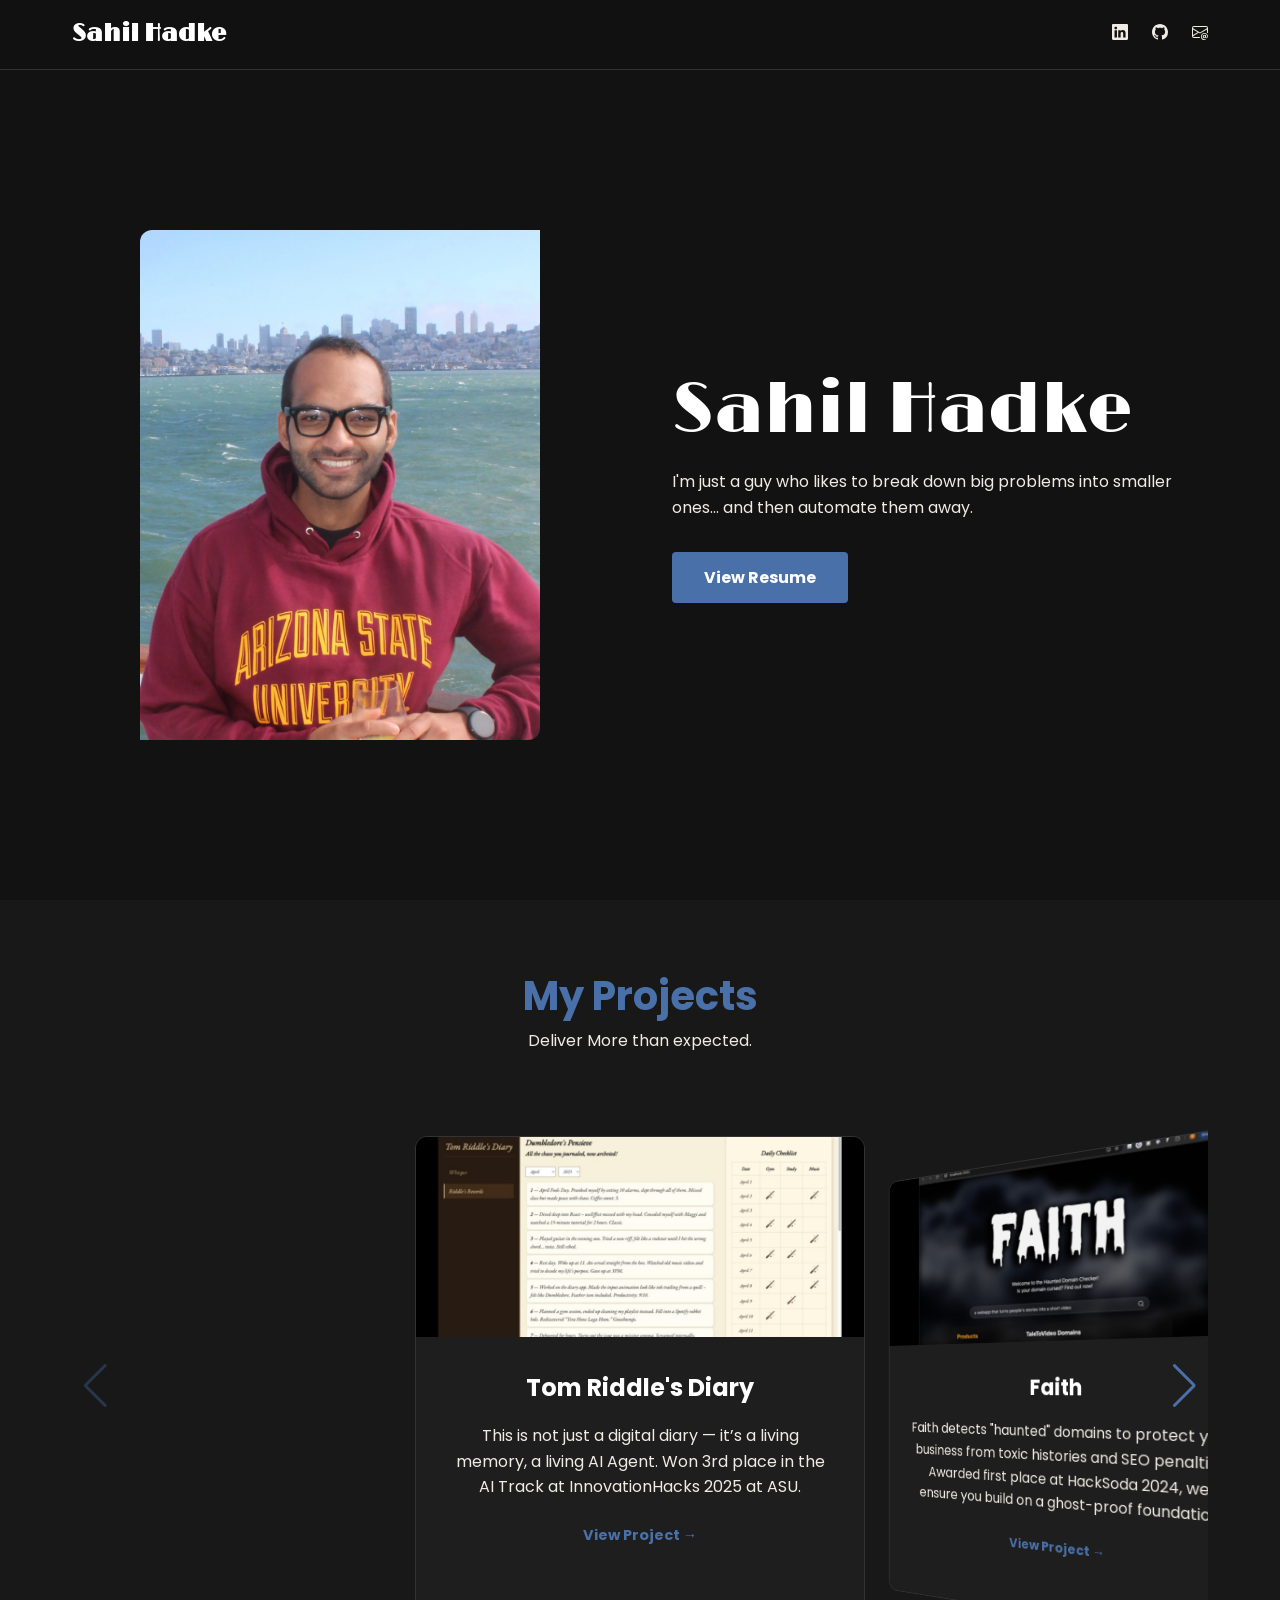
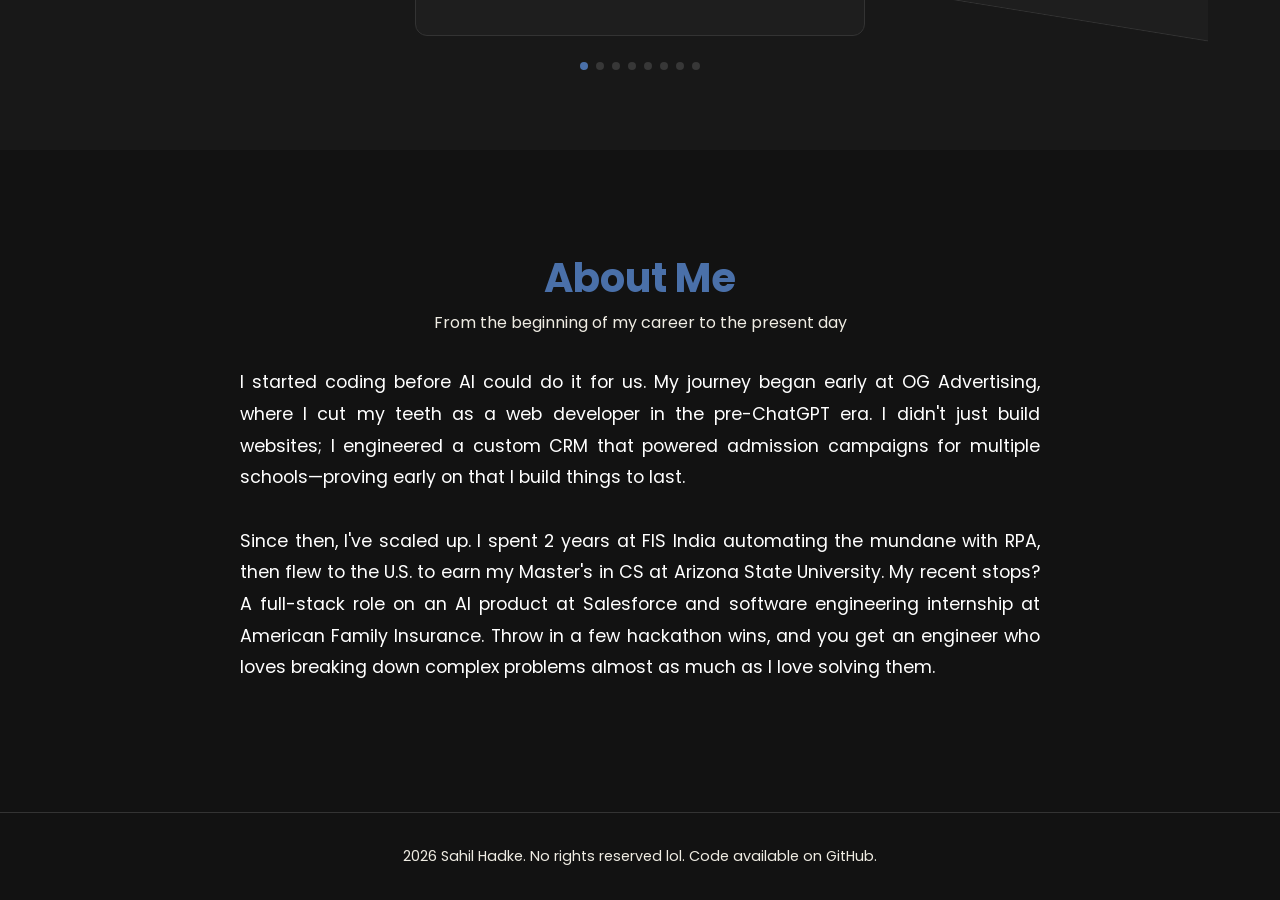
==== index.html @ 8e0cd6c9 "footer year update" ====
<!DOCTYPE html>
<html lang="en">
<head>
    <meta charset="UTF-8">
    <meta name="viewport" content="width=device-width, initial-scale=1.0">
    <title>Sahil Hadke</title>
    <!-- Swiper.js CSS -->
    <link rel="stylesheet" href="https://cdn.jsdelivr.net/npm/swiper@11/swiper-bundle.min.css" />
    <!-- AOS (Animate On Scroll) CSS -->
    <link rel="stylesheet" href="https://unpkg.com/aos@next/dist/aos.css" />
    <!-- Googe Fonts -->
    <link rel="preconnect" href="https://fonts.googleapis.com">
    <link rel="preconnect" href="https://fonts.gstatic.com" crossorigin>
    <link href="https://fonts.googleapis.com/css2?family=Inter&family=Limelight&family=Poppins:ital,wght@0,100;0,200;0,300;0,400;0,500;0,600;0,700;0,800;0,900;1,100;1,200;1,300;1,400;1,500;1,600;1,700;1,800;1,900&family=Roboto:ital,wght@0,100..900;1,100..900&family=Work+Sans:ital,wght@0,100..900;1,100..900&display=swap" rel="stylesheet">

    <link rel="stylesheet" href="style.css">
</head>
<body>


    <!-- Floating Navbar -->
    <nav class="floating-nav">
        <div class="container nav-container">
            <div class="nav-brand limelight-regular">Sahil Hadke</div>
            <div class="nav-socials">
                <a href="https://www.linkedin.com/in/sahilhadke/" target=_blank aria-label="LinkedIn">
                    <svg xmlns="http://www.w3.org/2000/svg" width="16" height="16" fill="currentColor" class="bi bi-linkedin" viewBox="0 0 16 16">
                        <path d="M0 1.146C0 .513.526 0 1.175 0h13.65C15.474 0 16 .513 16 1.146v13.708c0 .633-.526 1.146-1.175 1.146H1.175C.526 16 0 15.487 0 14.854zm4.943 12.248V6.169H2.542v7.225zm-1.2-8.212c.837 0 1.358-.554 1.358-1.248-.015-.709-.52-1.248-1.342-1.248S2.4 3.226 2.4 3.934c0 .694.521 1.248 1.327 1.248zm4.908 8.212V9.359c0-.216.016-.432.08-.586.173-.431.568-.878 1.232-.878.869 0 1.216.662 1.216 1.634v3.865h2.401V9.25c0-2.22-1.184-3.252-2.764-3.252-1.274 0-1.845.7-2.165 1.193v.025h-.016l.016-.025V6.169h-2.4c.03.678 0 7.225 0 7.225z"/>
                      </svg>
                </a>
                <a href="https://github.com/sahilhadke" target="_blank" aria-label="GitHub">
                    <svg xmlns="http://www.w3.org/2000/svg" width="16" height="16" fill="currentColor" class="bi bi-github" viewBox="0 0 16 16">
                        <path d="M8 0C3.58 0 0 3.58 0 8c0 3.54 2.29 6.53 5.47 7.59.4.07.55-.17.55-.38 0-.19-.01-.82-.01-1.49-2.01.37-2.53-.49-2.69-.94-.09-.23-.48-.94-.82-1.13-.28-.15-.68-.52-.01-.53.63-.01 1.08.58 1.23.82.72 1.21 1.87.87 2.33.66.07-.52.28-.87.51-1.07-1.78-.2-3.64-.89-3.64-3.95 0-.87.31-1.59.82-2.15-.08-.2-.36-1.02.08-2.12 0 0 .67-.21 2.2.82.64-.18 1.32-.27 2-.27s1.36.09 2 .27c1.53-1.04 2.2-.82 2.2-.82.44 1.1.16 1.92.08 2.12.51.56.82 1.27.82 2.15 0 3.07-1.87 3.75-3.65 3.95.29.25.54.73.54 1.48 0 1.07-.01 1.93-.01 2.2 0 .21.15.46.55.38A8.01 8.01 0 0 0 16 8c0-4.42-3.58-8-8-8"/>
                      </svg>
                </a>
                <a href="mailto:sahil.hadke@gmail.com" aria-label="Gmail">
                    <svg xmlns="http://www.w3.org/2000/svg" width="16" height="16" fill="currentColor" class="bi bi-envelope-at" viewBox="0 0 16 16">
                        <path d="M2 2a2 2 0 0 0-2 2v8.01A2 2 0 0 0 2 14h5.5a.5.5 0 0 0 0-1H2a1 1 0 0 1-.966-.741l5.64-3.471L8 9.583l7-4.2V8.5a.5.5 0 0 0 1 0V4a2 2 0 0 0-2-2zm3.708 6.208L1 11.105V5.383zM1 4.217V4a1 1 0 0 1 1-1h12a1 1 0 0 1 1 1v.217l-7 4.2z"/>
                        <path d="M14.247 14.269c1.01 0 1.587-.857 1.587-2.025v-.21C15.834 10.43 14.64 9 12.52 9h-.035C10.42 9 9 10.36 9 12.432v.214C9 14.82 10.438 16 12.358 16h.044c.594 0 1.018-.074 1.237-.175v-.73c-.245.11-.673.18-1.18.18h-.044c-1.334 0-2.571-.788-2.571-2.655v-.157c0-1.657 1.058-2.724 2.64-2.724h.04c1.535 0 2.484 1.05 2.484 2.326v.118c0 .975-.324 1.39-.639 1.39-.232 0-.41-.148-.41-.42v-2.19h-.906v.569h-.03c-.084-.298-.368-.63-.954-.63-.778 0-1.259.555-1.259 1.4v.528c0 .892.49 1.434 1.26 1.434.471 0 .896-.227 1.014-.643h.043c.118.42.617.648 1.12.648m-2.453-1.588v-.227c0-.546.227-.791.573-.791.297 0 .572.192.572.708v.367c0 .573-.253.744-.564.744-.354 0-.581-.215-.581-.8Z"/>
                      </svg>
                </a>
            </div>
        </div>
    </nav>

    <!-- Hero Section -->
    <header id="hero" class="hero-section">
        <div class="container hero-container">
            <div class="hero-image-wrapper" data-aos="fade-right" data-aos-duration="1000">
                <img src="./img/profile.webp" alt="Profile Picture of the Developer" class="profile-img">
            </div>
            <div class="hero-content" data-aos="fade-left" data-aos-duration="1000" data-aos-delay="200">
                <h1 class="hero-title limelight-regular">Sahil Hadke</h1>
                <p class="hero-subtitle">I'm just a guy who likes to break down big problems into smaller ones... and then automate them away.</p>
                <a href="https://docs.google.com/document/d/1T3cAaLZC7_h-73AhLDCjcg_08OjIn2hg_13bfub6G_w/edit?usp=sharing" class="cta-button" target="_blank">View Resume</a>
            </div>
        </div>
    </header>

    <!-- Projects Section (Carousel) -->
    <section id="projects" class="projects-section">
        <div class="container" data-aos="fade-up" data-aos-duration="1000">
            <h2 class="section-title">My Projects</h2>
            <p class="section-subtitle">Deliver More than expected.</p>
            
            <!-- Swiper -->
            <div class="swiper mySwiper">
                <div class="swiper-wrapper" id="projects-container">
                    <!-- Projects will be injected here by JavaScript -->
                </div>
                <div class="swiper-pagination"></div>
                <div class="swiper-button-next"></div>
                <div class="swiper-button-prev"></div>
            </div>
        </div>
    </section>

    <!-- About Me Section -->
    <section id="about" class="about-section">
        <div class="container about-container" data-aos="zoom-in" data-aos-duration="1000">
            <h2 class="section-title">About Me</h2>
            <p class="section-subtitle">From the beginning of my career to the present day</p>
            <p class="about-bio">
                
                I started coding before AI could do it for us. My journey began early at OG Advertising, where I cut my teeth as a web developer in the pre-ChatGPT era. I didn't just build websites; I engineered a custom CRM that powered admission campaigns for multiple schools—proving early on that I build things to last.
</p><p class="about-bio">
                Since then, I've scaled up. I spent 2 years at FIS India automating the mundane with RPA, then flew to the U.S. to earn my Master's in CS at Arizona State University. My recent stops? A full-stack role on an AI product at Salesforce and software engineering internship at American Family Insurance. Throw in a few hackathon wins, and you get an engineer who loves breaking down complex problems almost as much as I love solving them.</p>
        </div>
    </section>

    <footer class="site-footer">
        <div class="footer-socials">
            <a href="https://www.linkedin.com/in/sahilhadke/" target=_blank aria-label="LinkedIn">
                <svg xmlns="http://www.w3.org/2000/svg" width="16" height="16" fill="currentColor" class="bi bi-linkedin" viewBox="0 0 16 16">
                    <path d="M0 1.146C0 .513.526 0 1.175 0h13.65C15.474 0 16 .513 16 1.146v13.708c0 .633-.526 1.146-1.175 1.146H1.175C.526 16 0 15.487 0 14.854zm4.943 12.248V6.169H2.542v7.225zm-1.2-8.212c.837 0 1.358-.554 1.358-1.248-.015-.709-.52-1.248-1.342-1.248S2.4 3.226 2.4 3.934c0 .694.521 1.248 1.327 1.248zm4.908 8.212V9.359c0-.216.016-.432.08-.586.173-.431.568-.878 1.232-.878.869 0 1.216.662 1.216 1.634v3.865h2.401V9.25c0-2.22-1.184-3.252-2.764-3.252-1.274 0-1.845.7-2.165 1.193v.025h-.016l.016-.025V6.169h-2.4c.03.678 0 7.225 0 7.225z"/>
                  </svg>
            </a>
            <a href="https://github.com/sahilhadke" target="_blank" aria-label="GitHub">
                <svg xmlns="http://www.w3.org/2000/svg" width="16" height="16" fill="currentColor" class="bi bi-github" viewBox="0 0 16 16">
                    <path d="M8 0C3.58 0 0 3.58 0 8c0 3.54 2.29 6.53 5.47 7.59.4.07.55-.17.55-.38 0-.19-.01-.82-.01-1.49-2.01.37-2.53-.49-2.69-.94-.09-.23-.48-.94-.82-1.13-.28-.15-.68-.52-.01-.53.63-.01 1.08.58 1.23.82.72 1.21 1.87.87 2.33.66.07-.52.28-.87.51-1.07-1.78-.2-3.64-.89-3.64-3.95 0-.87.31-1.59.82-2.15-.08-.2-.36-1.02.08-2.12 0 0 .67-.21 2.2.82.64-.18 1.32-.27 2-.27s1.36.09 2 .27c1.53-1.04 2.2-.82 2.2-.82.44 1.1.16 1.92.08 2.12.51.56.82 1.27.82 2.15 0 3.07-1.87 3.75-3.65 3.95.29.25.54.73.54 1.48 0 1.07-.01 1.93-.01 2.2 0 .21.15.46.55.38A8.01 8.01 0 0 0 16 8c0-4.42-3.58-8-8-8"/>
                  </svg>
            </a>
            <a href="mailto:sahil.hadke@gmail.com" aria-label="Gmail">
                <svg xmlns="http://www.w3.org/2000/svg" width="16" height="16" fill="currentColor" class="bi bi-envelope-at" viewBox="0 0 16 16">
                    <path d="M2 2a2 2 0 0 0-2 2v8.01A2 2 0 0 0 2 14h5.5a.5.5 0 0 0 0-1H2a1 1 0 0 1-.966-.741l5.64-3.471L8 9.583l7-4.2V8.5a.5.5 0 0 0 1 0V4a2 2 0 0 0-2-2zm3.708 6.208L1 11.105V5.383zM1 4.217V4a1 1 0 0 1 1-1h12a1 1 0 0 1 1 1v.217l-7 4.2z"/>
                    <path d="M14.247 14.269c1.01 0 1.587-.857 1.587-2.025v-.21C15.834 10.43 14.64 9 12.52 9h-.035C10.42 9 9 10.36 9 12.432v.214C9 14.82 10.438 16 12.358 16h.044c.594 0 1.018-.074 1.237-.175v-.73c-.245.11-.673.18-1.18.18h-.044c-1.334 0-2.571-.788-2.571-2.655v-.157c0-1.657 1.058-2.724 2.64-2.724h.04c1.535 0 2.484 1.05 2.484 2.326v.118c0 .975-.324 1.39-.639 1.39-.232 0-.41-.148-.41-.42v-2.19h-.906v.569h-.03c-.084-.298-.368-.63-.954-.63-.778 0-1.259.555-1.259 1.4v.528c0 .892.49 1.434 1.26 1.434.471 0 .896-.227 1.014-.643h.043c.118.42.617.648 1.12.648m-2.453-1.588v-.227c0-.546.227-.791.573-.791.297 0 .572.192.572.708v.367c0 .573-.253.744-.564.744-.354 0-.581-.215-.581-.8Z"/>
                  </svg>
            </a>
        </div>
        <p>2026 Sahil Hadke. No rights reserved lol. Code available on <a href="https://github.com/sahilhadke/sahilhadke.github.io" target="_blank">GitHub</a>.</p>
    </footer>

    <script src="project-data.js"></script>
    <!-- Swiper.js JS -->
    <script src="https://cdn.jsdelivr.net/npm/swiper@11/swiper-bundle.min.js"></script>
    <!-- AOS JS -->
    <script src="https://unpkg.com/aos@next/dist/aos.js"></script>
    <script src="script.js"></script>
</body>
</html>
---- style.css ----
/* CSS Variables */
:root {
    --bg-color: #121212;
    --card-bg: #1e1e1e;
    --text-primary: #fff;
    --text-secondary: #EFECE3;
    --accent-color: #4A70A9; /* Light Sea Green */
    --accent-hover: #8FABD4;
    --font-family: "Poppins", sans-serif;
    --transition-speed: 0.3s;
    --container-padding: 2rem;
    --nav-height: 70px;
}

/* Reset & Base Styles */
* {
    margin: 0;
    padding: 0;
    box-sizing: border-box;
}

body {
    background-color: var(--bg-color);
    color: var(--text-primary);
    font-family: var(--font-family);
    line-height: 1.6;
    padding-top: var(--nav-height); /* Prevent content hidden behind fixed nav */
    overflow-x: hidden; /* Prevent horizontal scroll from animations */
}

a {
    text-decoration: none;
    color: inherit;
}

ul {
    list-style: none;
}

img {
    max-width: 100%;
    display: block;
}

.container {
    max-width: 1200px;
    margin: 0 auto;
    padding: 0 var(--container-padding);
}

.section-title {
    font-size: 2.5rem;
    text-align: center;
    color: var(--accent-color);
}
.section-subtitle {
    font-size: 1rem;
    text-align: center;
    margin-bottom: 2rem;
    color: var(--text-secondary);
}

/* Fonts */
.poppins-thin {
font-family: "Poppins", sans-serif;
font-weight: 100;
font-style: normal;
}

.poppins-extralight {
font-family: "Poppins", sans-serif;
font-weight: 200;
font-style: normal;
}

.poppins-light {
font-family: "Poppins", sans-serif;
font-weight: 300;
font-style: normal;
}

.poppins-regular {
font-family: "Poppins", sans-serif;
font-weight: 400;
font-style: normal;
}

.poppins-medium {
font-family: "Poppins", sans-serif;
font-weight: 500;
font-style: normal;
}

.poppins-semibold {
font-family: "Poppins", sans-serif;
font-weight: 600;
font-style: normal;
}

.poppins-bold {
font-family: "Poppins", sans-serif;
font-weight: 700;
font-style: normal;
}

.poppins-extrabold {
font-family: "Poppins", sans-serif;
font-weight: 800;
font-style: normal;
}

.poppins-black {
font-family: "Poppins", sans-serif;
font-weight: 900;
font-style: normal;
}

.poppins-thin-italic {
font-family: "Poppins", sans-serif;
font-weight: 100;
font-style: italic;
}

.poppins-extralight-italic {
font-family: "Poppins", sans-serif;
font-weight: 200;
font-style: italic;
}

.poppins-light-italic {
font-family: "Poppins", sans-serif;
font-weight: 300;
font-style: italic;
}

.poppins-regular-italic {
font-family: "Poppins", sans-serif;
font-weight: 400;
font-style: italic;
}

.poppins-medium-italic {
font-family: "Poppins", sans-serif;
font-weight: 500;
font-style: italic;
}

.poppins-semibold-italic {
font-family: "Poppins", sans-serif;
font-weight: 600;
font-style: italic;
}

.poppins-bold-italic {
font-family: "Poppins", sans-serif;
font-weight: 700;
font-style: italic;
}

.poppins-extrabold-italic {
font-family: "Poppins", sans-serif;
font-weight: 800;
font-style: italic;
}

.poppins-black-italic {
font-family: "Poppins", sans-serif;
font-weight: 900;
font-style: italic;
}
.limelight-regular {
font-family: "Limelight", sans-serif;
font-weight: 400;
font-style: normal;
}  

/* Floating Navbar */
.floating-nav {
    position: fixed;
    top: 0;
    left: 0;
    width: 100%;
    height: var(--nav-height);
    background-color: rgba(18, 18, 18, 0.95); /* Semi-transparent bg */
    backdrop-filter: blur(10px);
    z-index: 1000;
    display: flex;
    align-items: center;
    border-bottom: 1px solid #333;
}

.nav-container {
    display: flex;
    align-items: center;
    justify-content: space-between;
    width: 100%;
}

.nav-brand {
    font-size: 1.5rem;
    font-weight: bold;
    color: var(--text-primary);
}

.nav-socials {
    display: flex;
    gap: 1.5rem;
}

.nav-socials a {
    color: var(--text-secondary);
    font-weight: bold;
    transition: color var(--transition-speed);
}

.nav-socials a:hover {
    color: var(--accent-color);
}

/* Hero Section */
.hero-section {
    min-height: calc(100vh - var(--nav-height)); /* Adjusted for nav */
    display: flex;
    align-items: center;
    justify-content: center;
    padding: 4rem 0;
    position: relative; /* For particles absolute positioning */
}

#particles-js {
    position: absolute;
    width: 100%;
    height: 100%;
    top: 0;
    left: 0;
    z-index: 1; /* Behind content */
    pointer-events: none; /* Allow clicking through */
}

.hero-container {
    display: flex;
    align-items: center;
    justify-content: space-between;
    gap: 4rem;
    width: 100%;
    position: relative; /* Ensure content is above particles */
    z-index: 2; 
}

.hero-image-wrapper {
    flex: 1;
    display: flex;
    justify-content: center; /* Center image if it's smaller than column */
}

.profile-img {
    max-width: 400px;
    /* height: 300px; */
    border-radius: 12px 0 12px 0; /* Rounded square */
    object-fit: cover;
    background-color: #333; /* Placeholder bg */
}

.hero-content {
    flex: 1;
}

.hero-title {
    font-size: 4.5rem;
    margin-bottom: 1rem;
    line-height: 1.2;
}

.hero-subtitle {
    font-size: 1rem;
    color: var(--text-secondary);
    margin-bottom: 2rem;
}

.cta-button {
    display: inline-block;
    padding: 0.8rem 2rem;
    background-color: var(--accent-color);
    color: var(--text-primary);
    font-weight: bold;
    border-radius: 4px;
    transition: background-color var(--transition-speed);
}

.cta-button:hover {
    background-color: var(--accent-hover);
}

/* Projects Section (Carousel) */
.projects-section {
    padding: 4rem 0;
    background-color: #181818; /* Slightly lighter than bg */
    overflow: hidden; /* Prevent swiper overflow */
}

.swiper {
    width: 100%;
    padding-top: 50px;
    padding-bottom: 50px;
}

.swiper-slide {
    background-position: center;
    background-size: contain;
    width: 450px;
    height: 500px;
    /* Remove margin logic handled by swiper */
}

.project-card {
    display: flex;
    flex-direction: column;
    background-color: var(--card-bg);
    padding: 0; /* Remove padding for image flush */
    border-radius: 12px;
    border: 1px solid #333;
    transition: box-shadow var(--transition-speed); /* Transform handled by Swiper */
    height: 100%;
    text-align: left; /* Align text left or center as preferred */
    overflow: hidden; /* Clip image corners */
}

.card-image-wrapper {
    width: 100%;
    height: 200px; /* Fixed height for consistency */
    overflow: hidden;
    background-color: #333;
}

.project-image {
    width: 100%;
    height: 100%;
    object-fit: cover;
    transition: transform 0.5s ease;
}

.swiper-slide-active .project-image {
     /* Optional active slide effect */
}

.project-card:hover .project-image {
    transform: scale(1.05);
}

.card-content {
    padding: 2rem;
    display: flex;
    flex-direction: column;
    flex: 1;
    text-align: center;
}

.project-card:hover {
    box-shadow: 0 10px 20px rgba(0,0,0,0.3);
    border-color: var(--accent-color);
}

.project-card h3 {
    font-size: 1.5rem;
    margin-bottom: 1rem;
    color: var(--text-primary);
}

.project-card p {
    color: var(--text-secondary);
    margin-bottom: 1.5rem;
}

.read-more {
    color: var(--accent-color);
    font-weight: bold;
    font-size: 0.9rem;
}

/* Swiper Overrides */
.swiper-pagination-bullet {
    background-color: #555;
    opacity: 0.5;
}
.swiper-pagination-bullet-active {
    background-color: var(--accent-color);
    opacity: 1;
}

.swiper-button-prev, .swiper-button-next {
    color: var(--accent-color);
}

/* About Me Section */
.about-section {
    padding: 6rem 0;
}

.about-container {
    display: flex;
    flex-direction: column;
    align-items: center;
}

.about-bio {
    max-width: 800px;
    /* text-align: left; */
    text-align: justify;
    font-size: 1.1rem;
    margin-bottom: 2rem;
    color: var(--text-primary);
    line-height: 1.8;
}

/* Footer */
.site-footer {
    text-align: center;
    padding: 2rem;
    color: var(--text-secondary);
    font-size: 0.9rem;
    border-top: 1px solid #333;
}

.footer-socials {
    display: none; /* Hidden by default on Desktop */
    justify-content: center;
    gap: 1.5rem;
    margin-bottom: 1rem;
}

.footer-socials a {
    color: var(--text-secondary);
    font-weight: bold;
    transition: color var(--transition-speed);
}

/* Responsive Mobile (< 768px) */
@media (max-width: 768px) {
    :root {
        --nav-height: 0px; /* No sticky nav spacing needed if it's hidden or static */
    }

    body {
        padding-top: 0;
    }

    .swiper {
        overflow: initial !important;
    }

    .floating-nav {
        display: none; /* Hide header nav on mobile */
    }
    
    .hero-container {
        flex-direction: column; /* Vertical stack */
        text-align: center;
        gap: 2rem;
        margin-top: 2rem; /* Add top margin since nav is gone */
    }

    .hero-image-wrapper {
        order: -1; /* Image on top */
    }

    .profile-img {
        width: 100%;
    }

    .hero-title {
        font-size: 2.5rem;
    }

    .hero-subtitle {
        font-size: 1.2rem;
    }

    /* Show footer socials on mobile */
    .footer-socials {
        display: flex;
    }
}
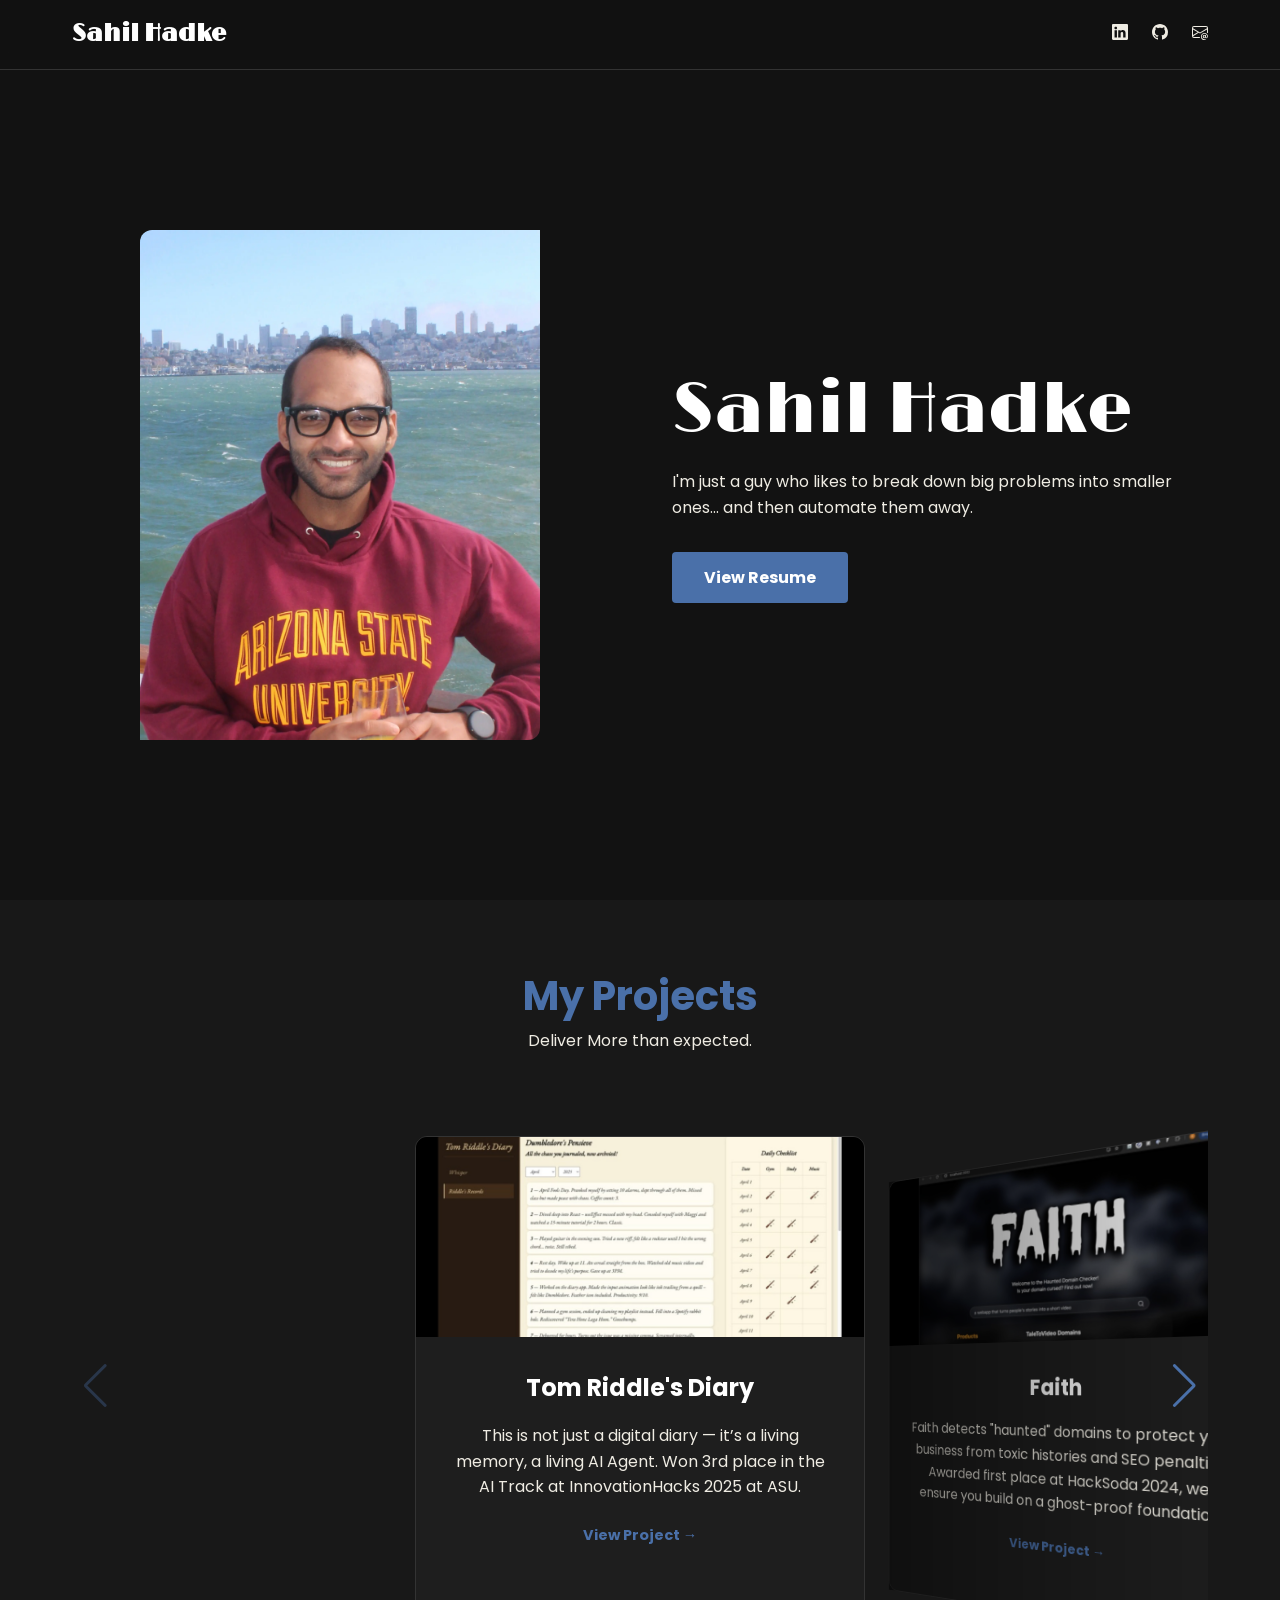
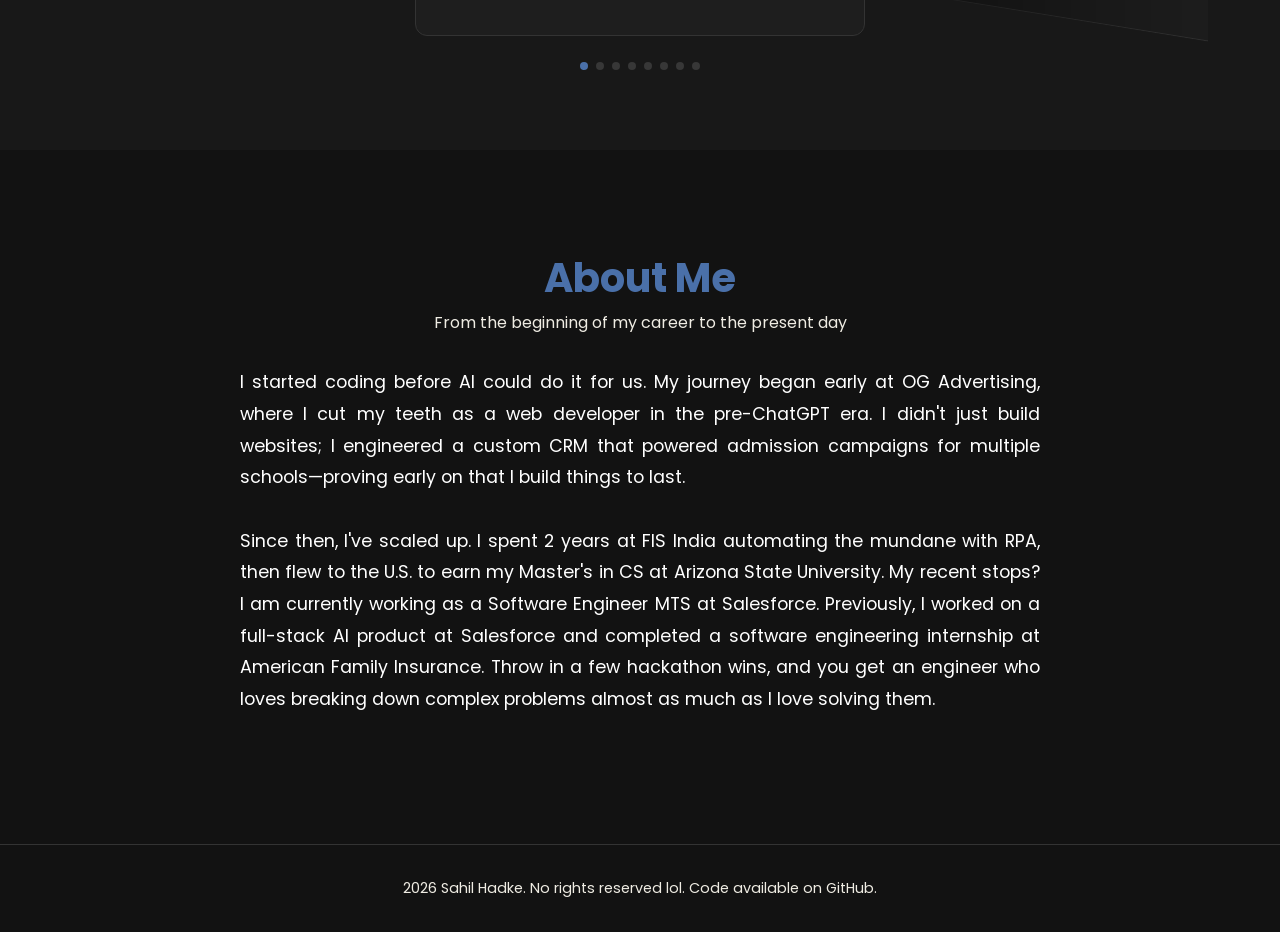
==== commit 82be81a1: "Update About Me with new Salesforce role" ====
--- a/index.html
+++ b/index.html
@@ -84,7 +84,7 @@
                 
                 I started coding before AI could do it for us. My journey began early at OG Advertising, where I cut my teeth as a web developer in the pre-ChatGPT era. I didn't just build websites; I engineered a custom CRM that powered admission campaigns for multiple schools—proving early on that I build things to last.
 </p><p class="about-bio">
-                Since then, I've scaled up. I spent 2 years at FIS India automating the mundane with RPA, then flew to the U.S. to earn my Master's in CS at Arizona State University. My recent stops? A full-stack role on an AI product at Salesforce and software engineering internship at American Family Insurance. Throw in a few hackathon wins, and you get an engineer who loves breaking down complex problems almost as much as I love solving them.</p>
+                Since then, I've scaled up. I spent 2 years at FIS India automating the mundane with RPA, then flew to the U.S. to earn my Master's in CS at Arizona State University. My recent stops? I am currently working as a Software Engineer MTS at Salesforce. Previously, I worked on a full-stack AI product at Salesforce and completed a software engineering internship at American Family Insurance. Throw in a few hackathon wins, and you get an engineer who loves breaking down complex problems almost as much as I love solving them.</p>
         </div>
     </section>
 
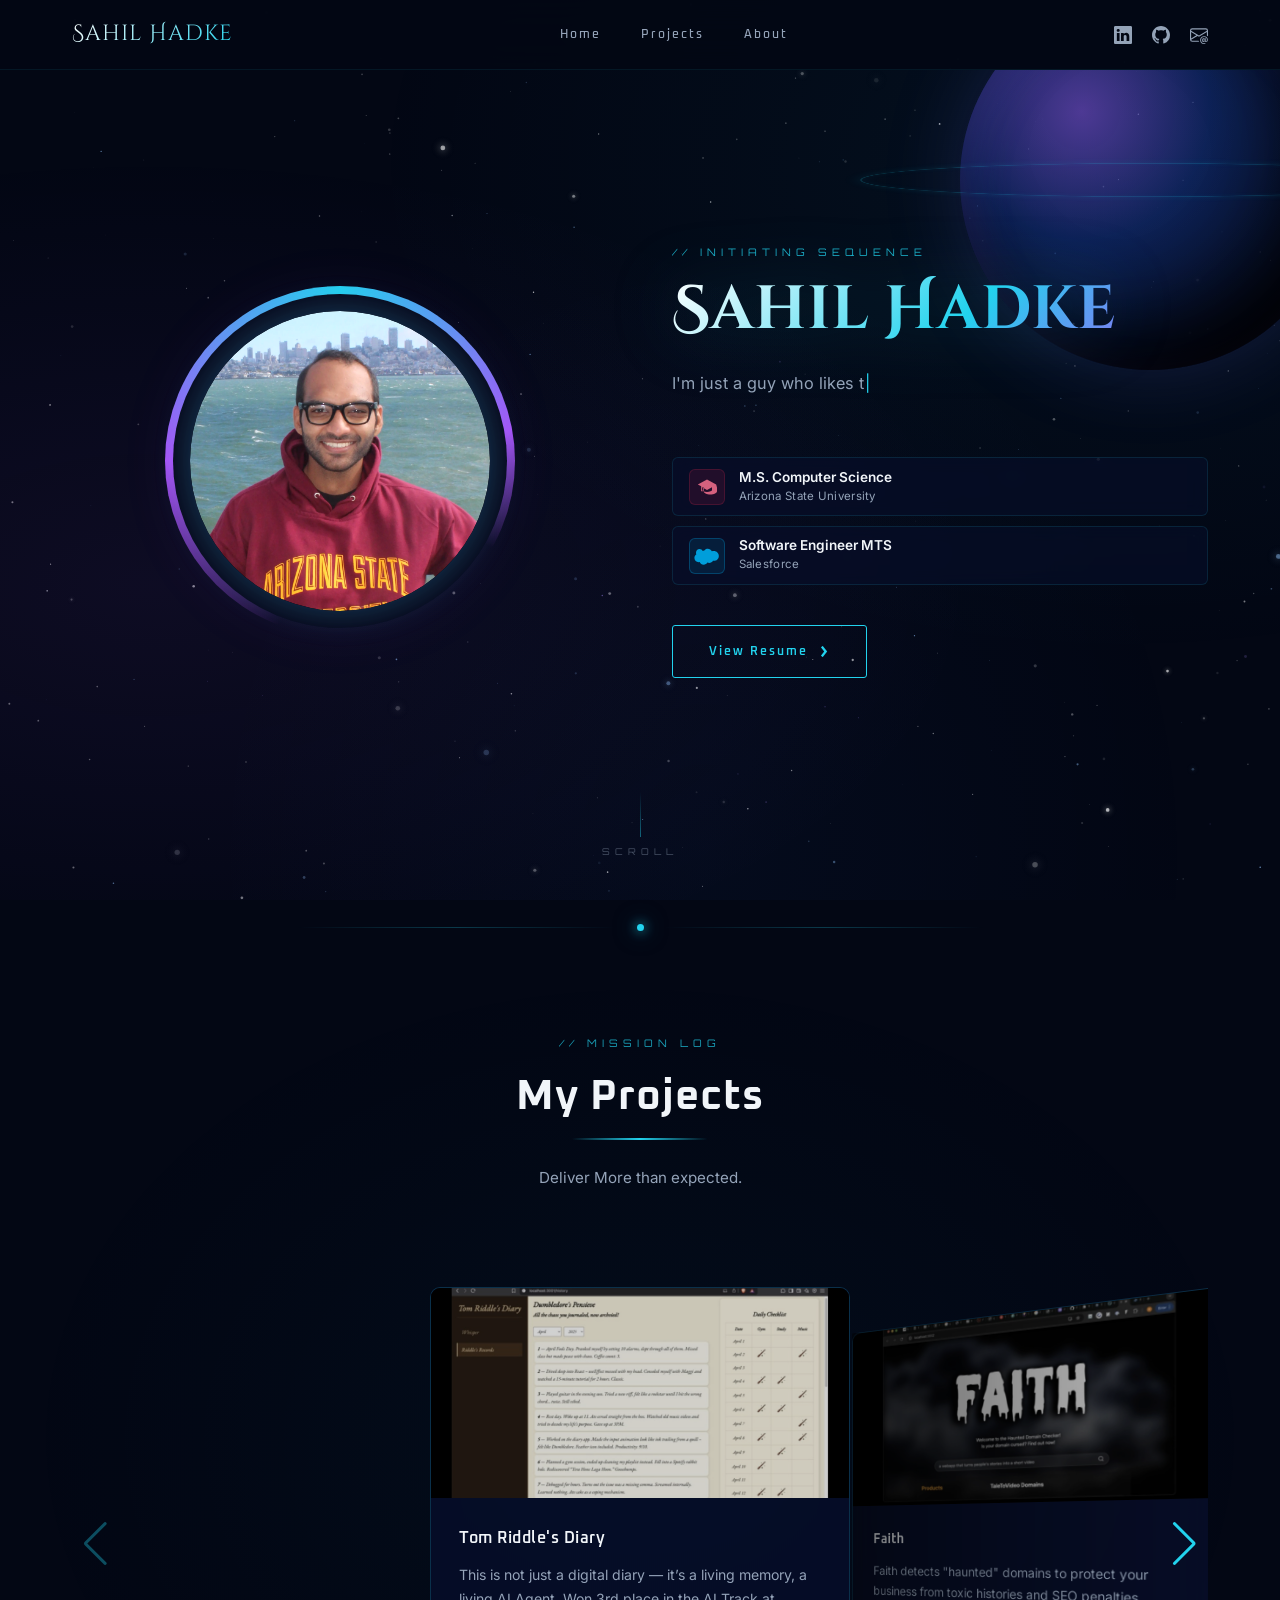
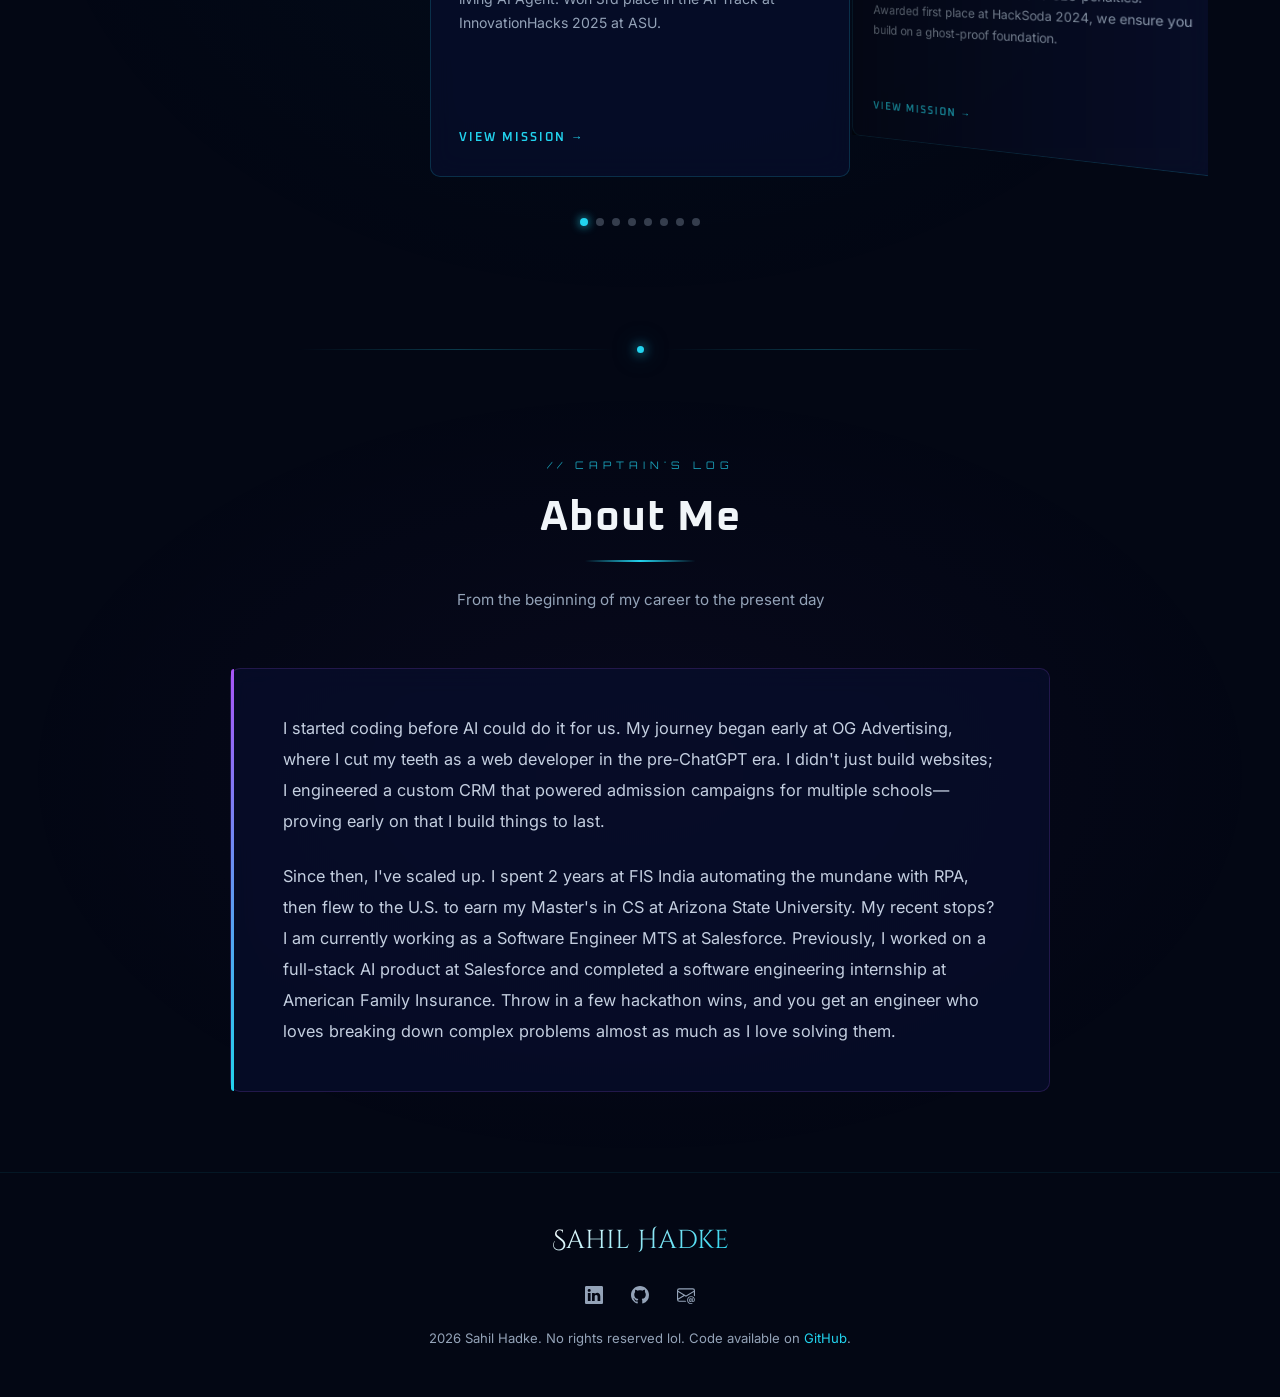
==== commit f1afb616: "revamp website" ====
--- a/index.html
+++ b/index.html
@@ -3,41 +3,52 @@
 <head>
     <meta charset="UTF-8">
     <meta name="viewport" content="width=device-width, initial-scale=1.0">
-    <title>Sahil Hadke</title>
-    <!-- Swiper.js CSS -->
+    <title>Sahil Hadke — Software Engineer</title>
     <link rel="stylesheet" href="https://cdn.jsdelivr.net/npm/swiper@11/swiper-bundle.min.css" />
-    <!-- AOS (Animate On Scroll) CSS -->
     <link rel="stylesheet" href="https://unpkg.com/aos@next/dist/aos.css" />
-    <!-- Googe Fonts -->
     <link rel="preconnect" href="https://fonts.googleapis.com">
     <link rel="preconnect" href="https://fonts.gstatic.com" crossorigin>
-    <link href="https://fonts.googleapis.com/css2?family=Inter&family=Limelight&family=Poppins:ital,wght@0,100;0,200;0,300;0,400;0,500;0,600;0,700;0,800;0,900;1,100;1,200;1,300;1,400;1,500;1,600;1,700;1,800;1,900&family=Roboto:ital,wght@0,100..900;1,100..900&family=Work+Sans:ital,wght@0,100..900;1,100..900&display=swap" rel="stylesheet">
-
+    <link href="https://fonts.googleapis.com/css2?family=Cinzel+Decorative:wght@400;700;900&family=Oxanium:wght@300;400;500;600;700;800&family=Orbitron:wght@400;500;600;700&family=Inter:ital,wght@0,300;0,400;0,500;0,600;1,400&display=swap" rel="stylesheet">
     <link rel="stylesheet" href="style.css">
 </head>
 <body>
 
+    <!-- Starfield Canvas -->
+    <canvas id="space-canvas"></canvas>
+
+    <!-- Nebula Overlay -->
+    <div class="nebula-overlay"></div>
+
+    <!-- Shooting Stars Container -->
+    <div class="shooting-stars-container" id="shooting-stars"></div>
 
     <!-- Floating Navbar -->
-    <nav class="floating-nav">
+    <nav class="floating-nav" id="floating-nav">
         <div class="container nav-container">
-            <div class="nav-brand limelight-regular">Sahil Hadke</div>
+            <div class="nav-brand limelight-regular">
+                <span class="brand-glow">Sahil Hadke</span>
+            </div>
+            <div class="nav-links">
+                <a href="#hero" class="nav-link">Home</a>
+                <a href="#projects" class="nav-link">Projects</a>
+                <a href="#about" class="nav-link">About</a>
+            </div>
             <div class="nav-socials">
-                <a href="https://www.linkedin.com/in/sahilhadke/" target=_blank aria-label="LinkedIn">
-                    <svg xmlns="http://www.w3.org/2000/svg" width="16" height="16" fill="currentColor" class="bi bi-linkedin" viewBox="0 0 16 16">
+                <a href="https://www.linkedin.com/in/sahilhadke/" target="_blank" aria-label="LinkedIn" class="social-icon">
+                    <svg xmlns="http://www.w3.org/2000/svg" width="18" height="18" fill="currentColor" viewBox="0 0 16 16">
                         <path d="M0 1.146C0 .513.526 0 1.175 0h13.65C15.474 0 16 .513 16 1.146v13.708c0 .633-.526 1.146-1.175 1.146H1.175C.526 16 0 15.487 0 14.854zm4.943 12.248V6.169H2.542v7.225zm-1.2-8.212c.837 0 1.358-.554 1.358-1.248-.015-.709-.52-1.248-1.342-1.248S2.4 3.226 2.4 3.934c0 .694.521 1.248 1.327 1.248zm4.908 8.212V9.359c0-.216.016-.432.08-.586.173-.431.568-.878 1.232-.878.869 0 1.216.662 1.216 1.634v3.865h2.401V9.25c0-2.22-1.184-3.252-2.764-3.252-1.274 0-1.845.7-2.165 1.193v.025h-.016l.016-.025V6.169h-2.4c.03.678 0 7.225 0 7.225z"/>
-                      </svg>
+                    </svg>
                 </a>
-                <a href="https://github.com/sahilhadke" target="_blank" aria-label="GitHub">
-                    <svg xmlns="http://www.w3.org/2000/svg" width="16" height="16" fill="currentColor" class="bi bi-github" viewBox="0 0 16 16">
+                <a href="https://github.com/sahilhadke" target="_blank" aria-label="GitHub" class="social-icon">
+                    <svg xmlns="http://www.w3.org/2000/svg" width="18" height="18" fill="currentColor" viewBox="0 0 16 16">
                         <path d="M8 0C3.58 0 0 3.58 0 8c0 3.54 2.29 6.53 5.47 7.59.4.07.55-.17.55-.38 0-.19-.01-.82-.01-1.49-2.01.37-2.53-.49-2.69-.94-.09-.23-.48-.94-.82-1.13-.28-.15-.68-.52-.01-.53.63-.01 1.08.58 1.23.82.72 1.21 1.87.87 2.33.66.07-.52.28-.87.51-1.07-1.78-.2-3.64-.89-3.64-3.95 0-.87.31-1.59.82-2.15-.08-.2-.36-1.02.08-2.12 0 0 .67-.21 2.2.82.64-.18 1.32-.27 2-.27s1.36.09 2 .27c1.53-1.04 2.2-.82 2.2-.82.44 1.1.16 1.92.08 2.12.51.56.82 1.27.82 2.15 0 3.07-1.87 3.75-3.65 3.95.29.25.54.73.54 1.48 0 1.07-.01 1.93-.01 2.2 0 .21.15.46.55.38A8.01 8.01 0 0 0 16 8c0-4.42-3.58-8-8-8"/>
-                      </svg>
+                    </svg>
                 </a>
-                <a href="mailto:sahil.hadke@gmail.com" aria-label="Gmail">
-                    <svg xmlns="http://www.w3.org/2000/svg" width="16" height="16" fill="currentColor" class="bi bi-envelope-at" viewBox="0 0 16 16">
+                <a href="mailto:sahil.hadke@gmail.com" aria-label="Email" class="social-icon">
+                    <svg xmlns="http://www.w3.org/2000/svg" width="18" height="18" fill="currentColor" viewBox="0 0 16 16">
                         <path d="M2 2a2 2 0 0 0-2 2v8.01A2 2 0 0 0 2 14h5.5a.5.5 0 0 0 0-1H2a1 1 0 0 1-.966-.741l5.64-3.471L8 9.583l7-4.2V8.5a.5.5 0 0 0 1 0V4a2 2 0 0 0-2-2zm3.708 6.208L1 11.105V5.383zM1 4.217V4a1 1 0 0 1 1-1h12a1 1 0 0 1 1 1v.217l-7 4.2z"/>
                         <path d="M14.247 14.269c1.01 0 1.587-.857 1.587-2.025v-.21C15.834 10.43 14.64 9 12.52 9h-.035C10.42 9 9 10.36 9 12.432v.214C9 14.82 10.438 16 12.358 16h.044c.594 0 1.018-.074 1.237-.175v-.73c-.245.11-.673.18-1.18.18h-.044c-1.334 0-2.571-.788-2.571-2.655v-.157c0-1.657 1.058-2.724 2.64-2.724h.04c1.535 0 2.484 1.05 2.484 2.326v.118c0 .975-.324 1.39-.639 1.39-.232 0-.41-.148-.41-.42v-2.19h-.906v.569h-.03c-.084-.298-.368-.63-.954-.63-.778 0-1.259.555-1.259 1.4v.528c0 .892.49 1.434 1.26 1.434.471 0 .896-.227 1.014-.643h.043c.118.42.617.648 1.12.648m-2.453-1.588v-.227c0-.546.227-.791.573-.791.297 0 .572.192.572.708v.367c0 .573-.253.744-.564.744-.354 0-.581-.215-.581-.8Z"/>
-                      </svg>
+                    </svg>
                 </a>
             </div>
         </div>
@@ -45,28 +56,79 @@
 
     <!-- Hero Section -->
     <header id="hero" class="hero-section">
+        <div class="planet-group">
+            <div class="planet-deco"></div>
+            <div class="planet-ring"></div>
+        </div>
         <div class="container hero-container">
-            <div class="hero-image-wrapper" data-aos="fade-right" data-aos-duration="1000">
-                <img src="./img/profile.webp" alt="Profile Picture of the Developer" class="profile-img">
+            <div class="hero-image-wrapper" data-aos="fade-right" data-aos-duration="1200">
+                <div class="profile-ring-outer">
+                    <div class="profile-ring-inner">
+                        <img src="./img/profile.webp" alt="Sahil Hadke" class="profile-img">
+                    </div>
+                </div>
             </div>
-            <div class="hero-content" data-aos="fade-left" data-aos-duration="1000" data-aos-delay="200">
+            <div class="hero-content" data-aos="fade-left" data-aos-duration="1200" data-aos-delay="300">
+                <div class="hero-eyebrow orbitron">// INITIATING SEQUENCE</div>
                 <h1 class="hero-title limelight-regular">Sahil Hadke</h1>
-                <p class="hero-subtitle">I'm just a guy who likes to break down big problems into smaller ones... and then automate them away.</p>
-                <a href="https://docs.google.com/document/d/1T3cAaLZC7_h-73AhLDCjcg_08OjIn2hg_13bfub6G_w/edit?usp=sharing" class="cta-button" target="_blank">View Resume</a>
+                <p class="hero-subtitle" id="typewriter-text"></p>
+                <div class="hero-quals">
+                    <div class="qual-badge">
+                        <div class="qual-icon qual-icon--asu">
+                            <svg xmlns="http://www.w3.org/2000/svg" viewBox="0 0 24 24" fill="currentColor" width="20" height="20">
+                                <path d="M12 3L1 9l4 2.18V17h2v-4.82l1 .55V17c0 2.21 3.58 4 8 4s8-1.79 8-4v-4.27L23 9 12 3zm6 13c0 .9-2.68 2-6 2s-6-1.1-6-2v-3.73l6 3.27 6-3.27V16z"/>
+                            </svg>
+                        </div>
+                        <div class="qual-text">
+                            <span class="qual-title">M.S. Computer Science</span>
+                            <span class="qual-sub">Arizona State University</span>
+                        </div>
+                    </div>
+                    <div class="qual-badge">
+                        <div class="qual-icon qual-icon--sf">
+                            <svg xmlns="http://www.w3.org/2000/svg" viewBox="0 0 100 70" width="28" height="20">
+                                <path d="M41.8,14.2c2.8-2.9,6.7-4.7,11-4.7c6.3,0,11.7,3.6,14.4,8.9c2.2-1,4.7-1.6,7.3-1.6c9.8,0,17.8,8,17.8,17.8
+                                c0,9.8-8,17.8-17.8,17.8c-1.1,0-2.1-0.1-3.2-0.3c-2.6,4.7-7.6,7.9-13.3,7.9c-2.4,0-4.7-0.6-6.7-1.7c-2.7,4.7-7.7,7.8-13.4,7.8
+                                c-6.4,0-11.9-3.9-14.4-9.5c-1,0.2-2,0.3-3.1,0.3C11.6,57,5,50.3,5,42.1c0-5.1,2.7-9.6,6.8-12.1c-0.7-2-1.1-4.1-1.1-6.3
+                                C10.7,15.8,16.3,10,23.3,10c5.1,0,9.5,2.9,11.7,7.2" fill="#009EDB"/>
+                            </svg>
+                        </div>
+                        <div class="qual-text">
+                            <span class="qual-title">Software Engineer MTS</span>
+                            <span class="qual-sub">Salesforce</span>
+                        </div>
+                    </div>
+                </div>
+                <a href="https://docs.google.com/document/d/1T3cAaLZC7_h-73AhLDCjcg_08OjIn2hg_13bfub6G_w/edit?usp=sharing" class="cta-button" target="_blank">
+                    <span class="btn-text">View Resume</span>
+                    <span class="btn-icon">›</span>
+                </a>
             </div>
+        </div>
+        <div class="hero-scroll-hint">
+            <div class="scroll-line"></div>
+            <span class="scroll-label orbitron">SCROLL</span>
         </div>
     </header>
 
-    <!-- Projects Section (Carousel) -->
+    <!-- Cosmic Divider -->
+    <div class="cosmic-divider">
+        <div class="divider-line"></div>
+        <div class="divider-star"></div>
+        <div class="divider-line"></div>
+    </div>
+
+    <!-- Projects Section -->
     <section id="projects" class="projects-section">
         <div class="container" data-aos="fade-up" data-aos-duration="1000">
-            <h2 class="section-title">My Projects</h2>
-            <p class="section-subtitle">Deliver More than expected.</p>
-            
-            <!-- Swiper -->
+            <div class="section-header">
+                <div class="section-label orbitron">// MISSION LOG</div>
+                <h2 class="section-title">My Projects</h2>
+                <p class="section-subtitle">Deliver More than expected.</p>
+            </div>
             <div class="swiper mySwiper">
                 <div class="swiper-wrapper" id="projects-container">
-                    <!-- Projects will be injected here by JavaScript -->
+                    <!-- Projects injected by JS -->
                 </div>
                 <div class="swiper-pagination"></div>
                 <div class="swiper-button-next"></div>
@@ -75,45 +137,62 @@
         </div>
     </section>
 
-    <!-- About Me Section -->
+    <!-- Cosmic Divider -->
+    <div class="cosmic-divider">
+        <div class="divider-line"></div>
+        <div class="divider-star"></div>
+        <div class="divider-line"></div>
+    </div>
+
+    <!-- About Section -->
     <section id="about" class="about-section">
-        <div class="container about-container" data-aos="zoom-in" data-aos-duration="1000">
-            <h2 class="section-title">About Me</h2>
-            <p class="section-subtitle">From the beginning of my career to the present day</p>
-            <p class="about-bio">
-                
-                I started coding before AI could do it for us. My journey began early at OG Advertising, where I cut my teeth as a web developer in the pre-ChatGPT era. I didn't just build websites; I engineered a custom CRM that powered admission campaigns for multiple schools—proving early on that I build things to last.
-</p><p class="about-bio">
-                Since then, I've scaled up. I spent 2 years at FIS India automating the mundane with RPA, then flew to the U.S. to earn my Master's in CS at Arizona State University. My recent stops? I am currently working as a Software Engineer MTS at Salesforce. Previously, I worked on a full-stack AI product at Salesforce and completed a software engineering internship at American Family Insurance. Throw in a few hackathon wins, and you get an engineer who loves breaking down complex problems almost as much as I love solving them.</p>
+        <div class="container" data-aos="fade-up" data-aos-duration="1000">
+            <div class="section-header">
+                <div class="section-label orbitron">// CAPTAIN'S LOG</div>
+                <h2 class="section-title">About Me</h2>
+                <p class="section-subtitle">From the beginning of my career to the present day</p>
+            </div>
+            <div class="about-container">
+                <div class="about-card" data-aos="fade-up" data-aos-duration="1000" data-aos-delay="150">
+                    <p class="about-bio">
+                        I started coding before AI could do it for us. My journey began early at OG Advertising, where I cut my teeth as a web developer in the pre-ChatGPT era. I didn't just build websites; I engineered a custom CRM that powered admission campaigns for multiple schools—proving early on that I build things to last.
+                    </p>
+                    <p class="about-bio">
+                        Since then, I've scaled up. I spent 2 years at FIS India automating the mundane with RPA, then flew to the U.S. to earn my Master's in CS at Arizona State University. My recent stops? I am currently working as a Software Engineer MTS at Salesforce. Previously, I worked on a full-stack AI product at Salesforce and completed a software engineering internship at American Family Insurance. Throw in a few hackathon wins, and you get an engineer who loves breaking down complex problems almost as much as I love solving them.
+                    </p>
+                </div>
+            </div>
         </div>
     </section>
 
+    <!-- Footer -->
     <footer class="site-footer">
-        <div class="footer-socials">
-            <a href="https://www.linkedin.com/in/sahilhadke/" target=_blank aria-label="LinkedIn">
-                <svg xmlns="http://www.w3.org/2000/svg" width="16" height="16" fill="currentColor" class="bi bi-linkedin" viewBox="0 0 16 16">
-                    <path d="M0 1.146C0 .513.526 0 1.175 0h13.65C15.474 0 16 .513 16 1.146v13.708c0 .633-.526 1.146-1.175 1.146H1.175C.526 16 0 15.487 0 14.854zm4.943 12.248V6.169H2.542v7.225zm-1.2-8.212c.837 0 1.358-.554 1.358-1.248-.015-.709-.52-1.248-1.342-1.248S2.4 3.226 2.4 3.934c0 .694.521 1.248 1.327 1.248zm4.908 8.212V9.359c0-.216.016-.432.08-.586.173-.431.568-.878 1.232-.878.869 0 1.216.662 1.216 1.634v3.865h2.401V9.25c0-2.22-1.184-3.252-2.764-3.252-1.274 0-1.845.7-2.165 1.193v.025h-.016l.016-.025V6.169h-2.4c.03.678 0 7.225 0 7.225z"/>
-                  </svg>
-            </a>
-            <a href="https://github.com/sahilhadke" target="_blank" aria-label="GitHub">
-                <svg xmlns="http://www.w3.org/2000/svg" width="16" height="16" fill="currentColor" class="bi bi-github" viewBox="0 0 16 16">
-                    <path d="M8 0C3.58 0 0 3.58 0 8c0 3.54 2.29 6.53 5.47 7.59.4.07.55-.17.55-.38 0-.19-.01-.82-.01-1.49-2.01.37-2.53-.49-2.69-.94-.09-.23-.48-.94-.82-1.13-.28-.15-.68-.52-.01-.53.63-.01 1.08.58 1.23.82.72 1.21 1.87.87 2.33.66.07-.52.28-.87.51-1.07-1.78-.2-3.64-.89-3.64-3.95 0-.87.31-1.59.82-2.15-.08-.2-.36-1.02.08-2.12 0 0 .67-.21 2.2.82.64-.18 1.32-.27 2-.27s1.36.09 2 .27c1.53-1.04 2.2-.82 2.2-.82.44 1.1.16 1.92.08 2.12.51.56.82 1.27.82 2.15 0 3.07-1.87 3.75-3.65 3.95.29.25.54.73.54 1.48 0 1.07-.01 1.93-.01 2.2 0 .21.15.46.55.38A8.01 8.01 0 0 0 16 8c0-4.42-3.58-8-8-8"/>
-                  </svg>
-            </a>
-            <a href="mailto:sahil.hadke@gmail.com" aria-label="Gmail">
-                <svg xmlns="http://www.w3.org/2000/svg" width="16" height="16" fill="currentColor" class="bi bi-envelope-at" viewBox="0 0 16 16">
-                    <path d="M2 2a2 2 0 0 0-2 2v8.01A2 2 0 0 0 2 14h5.5a.5.5 0 0 0 0-1H2a1 1 0 0 1-.966-.741l5.64-3.471L8 9.583l7-4.2V8.5a.5.5 0 0 0 1 0V4a2 2 0 0 0-2-2zm3.708 6.208L1 11.105V5.383zM1 4.217V4a1 1 0 0 1 1-1h12a1 1 0 0 1 1 1v.217l-7 4.2z"/>
-                    <path d="M14.247 14.269c1.01 0 1.587-.857 1.587-2.025v-.21C15.834 10.43 14.64 9 12.52 9h-.035C10.42 9 9 10.36 9 12.432v.214C9 14.82 10.438 16 12.358 16h.044c.594 0 1.018-.074 1.237-.175v-.73c-.245.11-.673.18-1.18.18h-.044c-1.334 0-2.571-.788-2.571-2.655v-.157c0-1.657 1.058-2.724 2.64-2.724h.04c1.535 0 2.484 1.05 2.484 2.326v.118c0 .975-.324 1.39-.639 1.39-.232 0-.41-.148-.41-.42v-2.19h-.906v.569h-.03c-.084-.298-.368-.63-.954-.63-.778 0-1.259.555-1.259 1.4v.528c0 .892.49 1.434 1.26 1.434.471 0 .896-.227 1.014-.643h.043c.118.42.617.648 1.12.648m-2.453-1.588v-.227c0-.546.227-.791.573-.791.297 0 .572.192.572.708v.367c0 .573-.253.744-.564.744-.354 0-.581-.215-.581-.8Z"/>
-                  </svg>
-            </a>
+        <div class="footer-content">
+            <div class="footer-brand limelight-regular">Sahil Hadke</div>
+            <div class="footer-socials">
+                <a href="https://www.linkedin.com/in/sahilhadke/" target="_blank" aria-label="LinkedIn" class="social-icon">
+                    <svg xmlns="http://www.w3.org/2000/svg" width="18" height="18" fill="currentColor" viewBox="0 0 16 16">
+                        <path d="M0 1.146C0 .513.526 0 1.175 0h13.65C15.474 0 16 .513 16 1.146v13.708c0 .633-.526 1.146-1.175 1.146H1.175C.526 16 0 15.487 0 14.854zm4.943 12.248V6.169H2.542v7.225zm-1.2-8.212c.837 0 1.358-.554 1.358-1.248-.015-.709-.52-1.248-1.342-1.248S2.4 3.226 2.4 3.934c0 .694.521 1.248 1.327 1.248zm4.908 8.212V9.359c0-.216.016-.432.08-.586.173-.431.568-.878 1.232-.878.869 0 1.216.662 1.216 1.634v3.865h2.401V9.25c0-2.22-1.184-3.252-2.764-3.252-1.274 0-1.845.7-2.165 1.193v.025h-.016l.016-.025V6.169h-2.4c.03.678 0 7.225 0 7.225z"/>
+                    </svg>
+                </a>
+                <a href="https://github.com/sahilhadke" target="_blank" aria-label="GitHub" class="social-icon">
+                    <svg xmlns="http://www.w3.org/2000/svg" width="18" height="18" fill="currentColor" viewBox="0 0 16 16">
+                        <path d="M8 0C3.58 0 0 3.58 0 8c0 3.54 2.29 6.53 5.47 7.59.4.07.55-.17.55-.38 0-.19-.01-.82-.01-1.49-2.01.37-2.53-.49-2.69-.94-.09-.23-.48-.94-.82-1.13-.28-.15-.68-.52-.01-.53.63-.01 1.08.58 1.23.82.72 1.21 1.87.87 2.33.66.07-.52.28-.87.51-1.07-1.78-.2-3.64-.89-3.64-3.95 0-.87.31-1.59.82-2.15-.08-.2-.36-1.02.08-2.12 0 0 .67-.21 2.2.82.64-.18 1.32-.27 2-.27s1.36.09 2 .27c1.53-1.04 2.2-.82 2.2-.82.44 1.1.16 1.92.08 2.12.51.56.82 1.27.82 2.15 0 3.07-1.87 3.75-3.65 3.95.29.25.54.73.54 1.48 0 1.07-.01 1.93-.01 2.2 0 .21.15.46.55.38A8.01 8.01 0 0 0 16 8c0-4.42-3.58-8-8-8"/>
+                    </svg>
+                </a>
+                <a href="mailto:sahil.hadke@gmail.com" aria-label="Email" class="social-icon">
+                    <svg xmlns="http://www.w3.org/2000/svg" width="18" height="18" fill="currentColor" viewBox="0 0 16 16">
+                        <path d="M2 2a2 2 0 0 0-2 2v8.01A2 2 0 0 0 2 14h5.5a.5.5 0 0 0 0-1H2a1 1 0 0 1-.966-.741l5.64-3.471L8 9.583l7-4.2V8.5a.5.5 0 0 0 1 0V4a2 2 0 0 0-2-2zm3.708 6.208L1 11.105V5.383zM1 4.217V4a1 1 0 0 1 1-1h12a1 1 0 0 1 1 1v.217l-7 4.2z"/>
+                        <path d="M14.247 14.269c1.01 0 1.587-.857 1.587-2.025v-.21C15.834 10.43 14.64 9 12.52 9h-.035C10.42 9 9 10.36 9 12.432v.214C9 14.82 10.438 16 12.358 16h.044c.594 0 1.018-.074 1.237-.175v-.73c-.245.11-.673.18-1.18.18h-.044c-1.334 0-2.571-.788-2.571-2.655v-.157c0-1.657 1.058-2.724 2.64-2.724h.04c1.535 0 2.484 1.05 2.484 2.326v.118c0 .975-.324 1.39-.639 1.39-.232 0-.41-.148-.41-.42v-2.19h-.906v.569h-.03c-.084-.298-.368-.63-.954-.63-.778 0-1.259.555-1.259 1.4v.528c0 .892.49 1.434 1.26 1.434.471 0 .896-.227 1.014-.643h.043c.118.42.617.648 1.12.648m-2.453-1.588v-.227c0-.546.227-.791.573-.791.297 0 .572.192.572.708v.367c0 .573-.253.744-.564.744-.354 0-.581-.215-.581-.8Z"/>
+                    </svg>
+                </a>
+            </div>
+            <p class="footer-copy">2026 Sahil Hadke. No rights reserved lol. Code available on <a href="https://github.com/sahilhadke/sahilhadke.github.io" target="_blank">GitHub</a>.</p>
         </div>
-        <p>2026 Sahil Hadke. No rights reserved lol. Code available on <a href="https://github.com/sahilhadke/sahilhadke.github.io" target="_blank">GitHub</a>.</p>
     </footer>
 
     <script src="project-data.js"></script>
-    <!-- Swiper.js JS -->
     <script src="https://cdn.jsdelivr.net/npm/swiper@11/swiper-bundle.min.js"></script>
-    <!-- AOS JS -->
     <script src="https://unpkg.com/aos@next/dist/aos.js"></script>
     <script src="script.js"></script>
 </body>
--- a/style.css
+++ b/style.css
@@ -1,240 +1,356 @@
-/* CSS Variables */
+/* ============================================
+   CSS VARIABLES — SPACE THEME
+   ============================================ */
 :root {
-    --bg-color: #121212;
-    --card-bg: #1e1e1e;
-    --text-primary: #fff;
-    --text-secondary: #EFECE3;
-    --accent-color: #4A70A9; /* Light Sea Green */
-    --accent-hover: #8FABD4;
-    --font-family: "Poppins", sans-serif;
-    --transition-speed: 0.3s;
-    --container-padding: 2rem;
+    --space-bg: #030714;
+    --accent-cyan: #22d3ee;
+    --accent-cyan-dim: rgba(34, 211, 238, 0.12);
+    --accent-violet: #a855f7;
+    --accent-violet-dim: rgba(168, 85, 247, 0.12);
+    --accent-gold: #f59e0b;
+    --text-primary: #f1f5f9;
+    --text-secondary: #94a3b8;
+    --card-bg: rgba(8, 15, 45, 0.72);
+    --card-border: rgba(34, 211, 238, 0.18);
+    --card-border-hover: rgba(34, 211, 238, 0.55);
+    --nav-bg: rgba(3, 7, 20, 0.88);
+    --font-body: "Inter", sans-serif;
+    --font-display: "Oxanium", sans-serif;
+    --font-brand: "Cinzel Decorative", serif;
+    --font-mono: "Orbitron", monospace;
     --nav-height: 70px;
-}
-
-/* Reset & Base Styles */
-* {
+    --ease: 0.3s ease;
+}
+
+/* ============================================
+   RESET & BASE
+   ============================================ */
+*, *::before, *::after {
     margin: 0;
     padding: 0;
     box-sizing: border-box;
 }
 
+html { scroll-behavior: smooth; }
+
+/* Custom Scrollbar */
+::-webkit-scrollbar { width: 5px; }
+::-webkit-scrollbar-track { background: var(--space-bg); }
+::-webkit-scrollbar-thumb {
+    background: var(--accent-cyan);
+    border-radius: 3px;
+}
+::-webkit-scrollbar-thumb:hover { background: var(--accent-violet); }
+
 body {
-    background-color: var(--bg-color);
+    background-color: var(--space-bg);
     color: var(--text-primary);
-    font-family: var(--font-family);
+    font-family: var(--font-body);
     line-height: 1.6;
-    padding-top: var(--nav-height); /* Prevent content hidden behind fixed nav */
-    overflow-x: hidden; /* Prevent horizontal scroll from animations */
-}
-
-a {
-    text-decoration: none;
-    color: inherit;
-}
-
-ul {
-    list-style: none;
-}
-
-img {
-    max-width: 100%;
-    display: block;
-}
+    padding-top: var(--nav-height);
+    overflow-x: hidden;
+}
+
+a { text-decoration: none; color: inherit; }
+ul { list-style: none; }
+img { max-width: 100%; display: block; }
+
+.orbitron { font-family: var(--font-mono); }
+.limelight-regular { font-family: var(--font-brand); font-weight: 400; }
 
 .container {
     max-width: 1200px;
     margin: 0 auto;
-    padding: 0 var(--container-padding);
-}
-
-.section-title {
-    font-size: 2.5rem;
-    text-align: center;
-    color: var(--accent-color);
-}
-.section-subtitle {
-    font-size: 1rem;
-    text-align: center;
-    margin-bottom: 2rem;
-    color: var(--text-secondary);
-}
-
-/* Fonts */
-.poppins-thin {
-font-family: "Poppins", sans-serif;
-font-weight: 100;
-font-style: normal;
-}
-
-.poppins-extralight {
-font-family: "Poppins", sans-serif;
-font-weight: 200;
-font-style: normal;
-}
-
-.poppins-light {
-font-family: "Poppins", sans-serif;
-font-weight: 300;
-font-style: normal;
-}
-
-.poppins-regular {
-font-family: "Poppins", sans-serif;
-font-weight: 400;
-font-style: normal;
-}
-
-.poppins-medium {
-font-family: "Poppins", sans-serif;
-font-weight: 500;
-font-style: normal;
-}
-
-.poppins-semibold {
-font-family: "Poppins", sans-serif;
-font-weight: 600;
-font-style: normal;
-}
-
-.poppins-bold {
-font-family: "Poppins", sans-serif;
-font-weight: 700;
-font-style: normal;
-}
-
-.poppins-extrabold {
-font-family: "Poppins", sans-serif;
-font-weight: 800;
-font-style: normal;
-}
-
-.poppins-black {
-font-family: "Poppins", sans-serif;
-font-weight: 900;
-font-style: normal;
-}
-
-.poppins-thin-italic {
-font-family: "Poppins", sans-serif;
-font-weight: 100;
-font-style: italic;
-}
-
-.poppins-extralight-italic {
-font-family: "Poppins", sans-serif;
-font-weight: 200;
-font-style: italic;
-}
-
-.poppins-light-italic {
-font-family: "Poppins", sans-serif;
-font-weight: 300;
-font-style: italic;
-}
-
-.poppins-regular-italic {
-font-family: "Poppins", sans-serif;
-font-weight: 400;
-font-style: italic;
-}
-
-.poppins-medium-italic {
-font-family: "Poppins", sans-serif;
-font-weight: 500;
-font-style: italic;
-}
-
-.poppins-semibold-italic {
-font-family: "Poppins", sans-serif;
-font-weight: 600;
-font-style: italic;
-}
-
-.poppins-bold-italic {
-font-family: "Poppins", sans-serif;
-font-weight: 700;
-font-style: italic;
-}
-
-.poppins-extrabold-italic {
-font-family: "Poppins", sans-serif;
-font-weight: 800;
-font-style: italic;
-}
-
-.poppins-black-italic {
-font-family: "Poppins", sans-serif;
-font-weight: 900;
-font-style: italic;
-}
-.limelight-regular {
-font-family: "Limelight", sans-serif;
-font-weight: 400;
-font-style: normal;
-}  
-
-/* Floating Navbar */
+    padding: 0 2rem;
+}
+
+/* ============================================
+   CANVAS STARFIELD (fixed, behind everything)
+   ============================================ */
+#space-canvas {
+    position: fixed;
+    top: 0;
+    left: 0;
+    width: 100%;
+    height: 100%;
+    z-index: -2;
+    pointer-events: none;
+}
+
+/* ============================================
+   NEBULA OVERLAY (fixed, above canvas)
+   ============================================ */
+.nebula-overlay {
+    position: fixed;
+    top: 0;
+    left: 0;
+    width: 100%;
+    height: 100%;
+    z-index: -1;
+    pointer-events: none;
+    background:
+        radial-gradient(ellipse at 12% 65%, rgba(168, 85, 247, 0.07) 0%, transparent 52%),
+        radial-gradient(ellipse at 88% 18%, rgba(34, 211, 238, 0.05) 0%, transparent 48%),
+        radial-gradient(ellipse at 55% 95%, rgba(59, 130, 246, 0.04) 0%, transparent 50%);
+    will-change: transform;
+}
+
+/* ============================================
+   SHOOTING STARS
+   ============================================ */
+.shooting-stars-container {
+    position: fixed;
+    inset: 0;
+    z-index: 0;
+    pointer-events: none;
+    overflow: hidden;
+}
+
+.shooting-star {
+    position: absolute;
+    width: 2px;
+    height: 90px;
+    background: linear-gradient(
+        to bottom,
+        transparent 0%,
+        rgba(255, 255, 255, 0.9) 60%,
+        rgba(34, 211, 238, 0.6) 100%
+    );
+    border-radius: 50%;
+    animation: shootStar 0.85s ease-out forwards;
+    opacity: 0;
+}
+
+@keyframes shootStar {
+    0%   { opacity: 0; transform: translateY(-20px) rotate(135deg) scaleY(0.4); }
+    10%  { opacity: 1; }
+    100% { opacity: 0; transform: translateY(700px) rotate(135deg) scaleY(1); }
+}
+
+/* ============================================
+   FLOATING NAVBAR
+   ============================================ */
 .floating-nav {
     position: fixed;
     top: 0;
     left: 0;
     width: 100%;
     height: var(--nav-height);
-    background-color: rgba(18, 18, 18, 0.95); /* Semi-transparent bg */
-    backdrop-filter: blur(10px);
+    background: var(--nav-bg);
+    backdrop-filter: blur(20px);
+    -webkit-backdrop-filter: blur(20px);
     z-index: 1000;
-    display: flex;
-    align-items: center;
-    border-bottom: 1px solid #333;
+    border-bottom: 1px solid rgba(34, 211, 238, 0.08);
+    transition: border-color var(--ease), box-shadow var(--ease);
+}
+
+.floating-nav.scrolled {
+    border-bottom-color: rgba(34, 211, 238, 0.22);
+    box-shadow: 0 4px 40px rgba(0, 0, 0, 0.6), 0 0 20px rgba(34, 211, 238, 0.04);
 }
 
 .nav-container {
     display: flex;
     align-items: center;
     justify-content: space-between;
-    width: 100%;
+    height: 100%;
 }
 
 .nav-brand {
-    font-size: 1.5rem;
-    font-weight: bold;
+    font-size: 1.35rem;
     color: var(--text-primary);
-}
+    letter-spacing: 1px;
+}
+
+.brand-glow {
+    background: linear-gradient(135deg, #ffffff 0%, var(--accent-cyan) 100%);
+    -webkit-background-clip: text;
+    -webkit-text-fill-color: transparent;
+    background-clip: text;
+}
+
+.nav-links {
+    display: flex;
+    gap: 2.5rem;
+}
+
+.nav-link {
+    font-family: var(--font-display);
+    font-size: 0.78rem;
+    font-weight: 500;
+    letter-spacing: 2px;
+    color: var(--text-secondary);
+    transition: color var(--ease);
+    position: relative;
+}
+
+.nav-link::after {
+    content: '';
+    position: absolute;
+    bottom: -5px;
+    left: 0;
+    width: 0;
+    height: 1px;
+    background: var(--accent-cyan);
+    transition: width var(--ease);
+}
+
+.nav-link:hover { color: var(--accent-cyan); }
+.nav-link:hover::after { width: 100%; }
 
 .nav-socials {
     display: flex;
-    gap: 1.5rem;
-}
-
-.nav-socials a {
+    gap: 1.25rem;
+    align-items: center;
+}
+
+.social-icon {
     color: var(--text-secondary);
-    font-weight: bold;
-    transition: color var(--transition-speed);
-}
-
-.nav-socials a:hover {
-    color: var(--accent-color);
-}
-
-/* Hero Section */
+    transition: color var(--ease), transform var(--ease);
+    display: flex;
+    align-items: center;
+}
+
+.social-icon:hover {
+    color: var(--accent-cyan);
+    transform: translateY(-2px);
+}
+
+/* ============================================
+   SECTION SHARED STYLES
+   ============================================ */
+.section-header {
+    text-align: center;
+    margin-bottom: 3.5rem;
+}
+
+.section-label {
+    font-family: var(--font-mono);
+    font-size: 0.65rem;
+    letter-spacing: 5px;
+    color: var(--accent-cyan);
+    margin-bottom: 0.75rem;
+    opacity: 0.75;
+    display: block;
+}
+
+.section-title {
+    font-size: 2.6rem;
+    font-family: var(--font-display);
+    font-weight: 700;
+    color: var(--text-primary);
+    letter-spacing: 1px;
+    margin-bottom: 0.5rem;
+    position: relative;
+    display: inline-block;
+}
+
+.section-title::after {
+    content: '';
+    position: absolute;
+    bottom: -10px;
+    left: 50%;
+    transform: translateX(-50%);
+    width: 55%;
+    height: 2px;
+    background: linear-gradient(to right, transparent, var(--accent-cyan), transparent);
+}
+
+.section-subtitle {
+    font-size: 0.95rem;
+    font-weight: 400;
+    color: var(--text-secondary);
+    margin-top: 1.75rem;
+}
+
+/* ============================================
+   COSMIC DIVIDER
+   ============================================ */
+.cosmic-divider {
+    display: flex;
+    align-items: center;
+    justify-content: center;
+    gap: 1.25rem;
+    padding: 1.5rem 2rem;
+}
+
+.divider-line {
+    flex: 1;
+    max-width: 320px;
+    height: 1px;
+    background: linear-gradient(to right, transparent, rgba(34, 211, 238, 0.25), transparent);
+}
+
+.divider-star {
+    width: 7px;
+    height: 7px;
+    background: var(--accent-cyan);
+    border-radius: 50%;
+    box-shadow: 0 0 12px var(--accent-cyan), 0 0 25px rgba(34, 211, 238, 0.5);
+    animation: starPulse 2.5s ease-in-out infinite;
+}
+
+@keyframes starPulse {
+    0%, 100% { transform: scale(1);   opacity: 1;   box-shadow: 0 0 12px var(--accent-cyan), 0 0 25px rgba(34, 211, 238, 0.5); }
+    50%       { transform: scale(1.6); opacity: 0.7; box-shadow: 0 0 20px var(--accent-cyan), 0 0 45px rgba(34, 211, 238, 0.8); }
+}
+
+/* ============================================
+   HERO SECTION
+   ============================================ */
 .hero-section {
-    min-height: calc(100vh - var(--nav-height)); /* Adjusted for nav */
+    min-height: calc(100vh - var(--nav-height));
     display: flex;
     align-items: center;
     justify-content: center;
-    padding: 4rem 0;
-    position: relative; /* For particles absolute positioning */
-}
-
-#particles-js {
-    position: absolute;
-    width: 100%;
-    height: 100%;
-    top: 0;
-    left: 0;
-    z-index: 1; /* Behind content */
-    pointer-events: none; /* Allow clicking through */
+    padding: 4rem 0 7rem;
+    position: relative;
+    overflow: hidden;
+}
+
+/* Planet Decoration */
+.planet-group {
+    position: absolute;
+    top: -80px;
+    right: -60px;
+    z-index: 0;
+    animation: floatPlanet 9s ease-in-out infinite;
+    pointer-events: none;
+}
+
+.planet-deco {
+    width: 380px;
+    height: 380px;
+    border-radius: 50%;
+    background: radial-gradient(
+        circle at 32% 32%,
+        rgba(139, 92, 246, 0.55) 0%,
+        rgba(30, 64, 175, 0.4) 35%,
+        rgba(3, 7, 20, 0.92) 75%
+    );
+    box-shadow:
+        inset -30px -30px 80px rgba(0, 0, 0, 0.75),
+        inset 10px 10px 40px rgba(139, 92, 246, 0.2),
+        0 0 80px rgba(99, 102, 241, 0.18);
+}
+
+.planet-ring {
+    position: absolute;
+    top: 50%;
+    left: 50%;
+    width: 580px;
+    height: 110px;
+    border-radius: 50%;
+    border: 2px solid rgba(34, 211, 238, 0.18);
+    box-shadow:
+        0 0 20px rgba(34, 211, 238, 0.1),
+        inset 0 0 15px rgba(34, 211, 238, 0.06);
+    transform: translate(-50%, -50%) rotateX(72deg);
+}
+
+@keyframes floatPlanet {
+    0%, 100% { transform: translateY(0); }
+    50%       { transform: translateY(-18px); }
 }
 
 .hero-container {
@@ -243,240 +359,628 @@
     justify-content: space-between;
     gap: 4rem;
     width: 100%;
-    position: relative; /* Ensure content is above particles */
-    z-index: 2; 
-}
-
+    position: relative;
+    z-index: 2;
+}
+
+/* Profile Image with Spinning Ring */
 .hero-image-wrapper {
     flex: 1;
     display: flex;
-    justify-content: center; /* Center image if it's smaller than column */
+    justify-content: center;
+}
+
+.profile-ring-outer {
+    position: relative;
+    width: 340px;
+    height: 340px;
+    display: flex;
+    align-items: center;
+    justify-content: center;
+}
+
+.profile-ring-outer::before {
+    content: '';
+    position: absolute;
+    inset: -5px;
+    border-radius: 50%;
+    background: conic-gradient(
+        var(--accent-cyan)   0deg,
+        var(--accent-violet) 80deg,
+        transparent          120deg,
+        transparent          200deg,
+        var(--accent-violet) 270deg,
+        var(--accent-cyan)   360deg
+    );
+    animation: spinRing 5s linear infinite;
+    z-index: 0;
+}
+
+.profile-ring-outer::after {
+    content: '';
+    position: absolute;
+    inset: 3px;
+    border-radius: 50%;
+    background: var(--space-bg);
+    z-index: 1;
+}
+
+@keyframes spinRing {
+    to { transform: rotate(360deg); }
+}
+
+.profile-ring-inner {
+    position: relative;
+    width: 300px;
+    height: 300px;
+    border-radius: 50%;
+    overflow: hidden;
+    z-index: 2;
+    box-shadow:
+        0 0 35px rgba(34, 211, 238, 0.25),
+        0 0 70px rgba(168, 85, 247, 0.15);
 }
 
 .profile-img {
-    max-width: 400px;
-    /* height: 300px; */
-    border-radius: 12px 0 12px 0; /* Rounded square */
+    width: 100%;
+    height: 100%;
     object-fit: cover;
-    background-color: #333; /* Placeholder bg */
-}
-
-.hero-content {
-    flex: 1;
+    border-radius: 50%;
+    filter: contrast(1.04) brightness(1.02);
+}
+
+/* Hero Content */
+.hero-content { flex: 1; }
+
+.hero-eyebrow {
+    font-family: var(--font-mono);
+    font-size: 0.65rem;
+    letter-spacing: 5px;
+    color: var(--accent-cyan);
+    margin-bottom: 1rem;
+    opacity: 0.8;
+    display: block;
 }
 
 .hero-title {
-    font-size: 4.5rem;
+    font-size: 3.8rem;
+    font-weight: 700;
+    line-height: 1.12;
+    margin-bottom: 1.5rem;
+    background: linear-gradient(135deg, #ffffff 0%, var(--accent-cyan) 55%, var(--accent-violet) 100%);
+    -webkit-background-clip: text;
+    -webkit-text-fill-color: transparent;
+    background-clip: text;
+    filter: drop-shadow(0 0 35px rgba(34, 211, 238, 0.25));
+}
+
+.hero-subtitle {
+    font-size: 1.02rem;
+    font-weight: 400;
+    color: var(--text-secondary);
+    margin-bottom: 2.5rem;
+    min-height: 3em;
+    line-height: 1.85;
+}
+
+/* Blinking cursor via ::after */
+.hero-subtitle::after {
+    content: '|';
+    color: var(--accent-cyan);
+    animation: blink 1s step-end infinite;
+    margin-left: 1px;
+}
+
+@keyframes blink {
+    0%, 100% { opacity: 1; }
+    50%       { opacity: 0; }
+}
+
+/* Stats Row */
+.hero-stats {
+    display: flex;
+    align-items: center;
+    gap: 1.5rem;
     margin-bottom: 1rem;
+    padding: 1.25rem 0;
+    border-top: 1px solid rgba(34, 211, 238, 0.1);
+    border-bottom: 1px solid rgba(34, 211, 238, 0.1);
+}
+
+.stat-item {
+    display: flex;
+    flex-direction: column;
+}
+
+.stat-number {
+    font-family: var(--font-mono);
+    font-size: 1.8rem;
+    font-weight: 700;
+    color: var(--accent-cyan);
+    line-height: 1;
+    text-shadow: 0 0 25px rgba(34, 211, 238, 0.6);
+}
+
+.stat-label {
+    font-family: var(--font-body);
+    font-size: 0.68rem;
+    font-weight: 500;
+    color: var(--text-secondary);
+    letter-spacing: 0.8px;
+    margin-top: 0.3rem;
+}
+
+.stat-divider {
+    width: 1px;
+    height: 40px;
+    background: rgba(34, 211, 238, 0.15);
+}
+
+/* Qualification Badges */
+.hero-quals {
+    display: flex;
+    flex-direction: column;
+    gap: 0.6rem;
+    margin-bottom: 2.5rem;
+}
+
+.qual-badge {
+    display: flex;
+    align-items: center;
+    gap: 0.85rem;
+    padding: 0.65rem 1rem;
+    background: rgba(8, 15, 45, 0.55);
+    border: 1px solid rgba(34, 211, 238, 0.12);
+    border-radius: 6px;
+    backdrop-filter: blur(8px);
+    transition: border-color var(--ease), box-shadow var(--ease);
+}
+
+.qual-badge:hover {
+    border-color: rgba(34, 211, 238, 0.3);
+    box-shadow: 0 0 18px rgba(34, 211, 238, 0.08);
+}
+
+.qual-icon {
+    width: 36px;
+    height: 36px;
+    border-radius: 6px;
+    display: flex;
+    align-items: center;
+    justify-content: center;
+    flex-shrink: 0;
+}
+
+.qual-icon--asu {
+    background: rgba(140, 29, 64, 0.2);
+    border: 1px solid rgba(140, 29, 64, 0.35);
+    color: #d4617e;
+}
+
+.qual-icon--sf {
+    background: rgba(0, 158, 219, 0.12);
+    border: 1px solid rgba(0, 158, 219, 0.3);
+}
+
+.qual-text {
+    display: flex;
+    flex-direction: column;
+    gap: 0.1rem;
+}
+
+.qual-title {
+    font-family: var(--font-body);
+    font-size: 0.85rem;
+    font-weight: 600;
+    color: var(--text-primary);
     line-height: 1.2;
 }
 
-.hero-subtitle {
-    font-size: 1rem;
+.qual-sub {
+    font-family: var(--font-body);
+    font-size: 0.72rem;
+    font-weight: 400;
     color: var(--text-secondary);
-    margin-bottom: 2rem;
-}
-
+    letter-spacing: 0.3px;
+}
+
+/* CTA Button */
 .cta-button {
-    display: inline-block;
-    padding: 0.8rem 2rem;
-    background-color: var(--accent-color);
-    color: var(--text-primary);
-    font-weight: bold;
-    border-radius: 4px;
-    transition: background-color var(--transition-speed);
+    display: inline-flex;
+    align-items: center;
+    gap: 0.75rem;
+    padding: 0.85rem 2.25rem;
+    background: transparent;
+    border: 1px solid var(--accent-cyan);
+    color: var(--accent-cyan);
+    font-family: var(--font-display);
+    font-size: 0.78rem;
+    font-weight: 600;
+    letter-spacing: 2px;
+    border-radius: 3px;
+    position: relative;
+    overflow: hidden;
+    transition: color var(--ease), box-shadow var(--ease);
+    cursor: pointer;
+}
+
+.cta-button::before {
+    content: '';
+    position: absolute;
+    inset: 0;
+    background: var(--accent-cyan);
+    transform: scaleX(0);
+    transform-origin: left;
+    transition: transform 0.4s ease;
+    z-index: -1;
 }
 
 .cta-button:hover {
-    background-color: var(--accent-hover);
-}
-
-/* Projects Section (Carousel) */
+    color: var(--space-bg);
+    box-shadow: 0 0 25px rgba(34, 211, 238, 0.45), 0 0 60px rgba(34, 211, 238, 0.15);
+}
+
+.cta-button:hover::before { transform: scaleX(1); }
+
+.btn-icon {
+    font-size: 1.5rem;
+    line-height: 1;
+    transition: transform var(--ease);
+}
+
+.cta-button:hover .btn-icon { transform: translateX(5px); }
+
+/* Scroll Hint */
+.hero-scroll-hint {
+    position: absolute;
+    bottom: 2.5rem;
+    left: 50%;
+    transform: translateX(-50%);
+    display: flex;
+    flex-direction: column;
+    align-items: center;
+    gap: 0.5rem;
+    z-index: 2;
+    opacity: 0;
+    animation: hintFadeIn 1s ease 2.5s forwards;
+}
+
+@keyframes hintFadeIn {
+    to { opacity: 0.45; }
+}
+
+.scroll-line {
+    width: 1px;
+    height: 45px;
+    background: linear-gradient(to bottom, transparent, var(--accent-cyan));
+    animation: scrollPulse 2s ease-in-out infinite;
+}
+
+@keyframes scrollPulse {
+    0%, 100% { transform: scaleY(1);    opacity: 0.5; }
+    50%       { transform: scaleY(1.35); opacity: 1;   }
+}
+
+.scroll-label {
+    font-family: var(--font-mono);
+    font-size: 0.58rem;
+    letter-spacing: 5px;
+    color: var(--text-secondary);
+}
+
+/* ============================================
+   PROJECTS SECTION
+   ============================================ */
 .projects-section {
-    padding: 4rem 0;
-    background-color: #181818; /* Slightly lighter than bg */
-    overflow: hidden; /* Prevent swiper overflow */
+    padding: 5rem 0;
+    position: relative;
+}
+
+.projects-section::before {
+    content: '';
+    position: absolute;
+    inset: 0;
+    background: radial-gradient(ellipse at 50% 50%, rgba(34, 211, 238, 0.03) 0%, transparent 70%);
+    pointer-events: none;
 }
 
 .swiper {
     width: 100%;
-    padding-top: 50px;
-    padding-bottom: 50px;
+    padding: 40px 0 65px;
 }
 
 .swiper-slide {
-    background-position: center;
-    background-size: contain;
-    width: 450px;
-    height: 500px;
-    /* Remove margin logic handled by swiper */
+    width: 420px;
+    height: 490px;
 }
 
 .project-card {
     display: flex;
     flex-direction: column;
-    background-color: var(--card-bg);
-    padding: 0; /* Remove padding for image flush */
-    border-radius: 12px;
-    border: 1px solid #333;
-    transition: box-shadow var(--transition-speed); /* Transform handled by Swiper */
+    background: var(--card-bg);
+    border: 1px solid var(--card-border);
+    border-radius: 10px;
     height: 100%;
-    text-align: left; /* Align text left or center as preferred */
-    overflow: hidden; /* Clip image corners */
-}
+    overflow: hidden;
+    transition: border-color var(--ease), box-shadow var(--ease), transform var(--ease);
+    backdrop-filter: blur(12px);
+    -webkit-backdrop-filter: blur(12px);
+    position: relative;
+}
+
+/* Top accent bar that appears on hover */
+.project-card::before {
+    content: '';
+    position: absolute;
+    top: 0;
+    left: 0;
+    width: 100%;
+    height: 2px;
+    background: linear-gradient(90deg, var(--accent-cyan), var(--accent-violet));
+    opacity: 0;
+    transition: opacity var(--ease);
+    z-index: 1;
+}
+
+.project-card:hover {
+    border-color: var(--card-border-hover);
+    box-shadow:
+        0 0 35px rgba(34, 211, 238, 0.12),
+        0 25px 50px rgba(0, 0, 0, 0.55);
+    transform: translateY(-5px);
+}
+
+.project-card:hover::before { opacity: 1; }
 
 .card-image-wrapper {
     width: 100%;
-    height: 200px; /* Fixed height for consistency */
+    height: 210px;
     overflow: hidden;
-    background-color: #333;
+    background: #080f28;
 }
 
 .project-image {
     width: 100%;
     height: 100%;
     object-fit: cover;
-    transition: transform 0.5s ease;
-}
-
-.swiper-slide-active .project-image {
-     /* Optional active slide effect */
+    transition: transform 0.55s ease, filter 0.3s ease;
+    filter: brightness(0.82) saturate(0.85);
 }
 
 .project-card:hover .project-image {
-    transform: scale(1.05);
+    transform: scale(1.06);
+    filter: brightness(1) saturate(1.1);
 }
 
 .card-content {
-    padding: 2rem;
+    padding: 1.75rem;
     display: flex;
     flex-direction: column;
     flex: 1;
-    text-align: center;
-}
-
-.project-card:hover {
-    box-shadow: 0 10px 20px rgba(0,0,0,0.3);
-    border-color: var(--accent-color);
 }
 
 .project-card h3 {
-    font-size: 1.5rem;
-    margin-bottom: 1rem;
+    font-family: var(--font-display);
+    font-size: 1rem;
+    font-weight: 600;
+    letter-spacing: 0.5px;
     color: var(--text-primary);
+    margin-bottom: 0.75rem;
 }
 
 .project-card p {
     color: var(--text-secondary);
+    font-size: 0.88rem;
+    font-weight: 400;
+    line-height: 1.7;
+    flex: 1;
+    margin-bottom: 1rem;
+}
+
+.read-more {
+    color: var(--accent-cyan);
+    font-family: var(--font-display);
+    font-size: 0.72rem;
+    font-weight: 600;
+    letter-spacing: 2px;
+    display: flex;
+    align-items: center;
+    gap: 0.5rem;
+    transition: gap var(--ease), text-shadow var(--ease);
+}
+
+.project-card:hover .read-more {
+    gap: 0.85rem;
+    text-shadow: 0 0 10px rgba(34, 211, 238, 0.6);
+}
+
+/* Swiper overrides */
+.swiper-pagination-bullet {
+    background: var(--text-secondary);
+    opacity: 0.35;
+}
+
+.swiper-pagination-bullet-active {
+    background: var(--accent-cyan);
+    opacity: 1;
+    box-shadow: 0 0 10px var(--accent-cyan);
+}
+
+.swiper-button-prev,
+.swiper-button-next {
+    color: var(--accent-cyan);
+    transition: color var(--ease), text-shadow var(--ease);
+}
+
+.swiper-button-prev:hover,
+.swiper-button-next:hover {
+    color: #ffffff;
+    text-shadow: 0 0 15px var(--accent-cyan);
+}
+
+/* ============================================
+   ABOUT SECTION
+   ============================================ */
+.about-section {
+    padding: 5rem 0;
+    position: relative;
+}
+
+.about-section::before {
+    content: '';
+    position: absolute;
+    inset: 0;
+    background: radial-gradient(ellipse at 50% 50%, rgba(168, 85, 247, 0.04) 0%, transparent 70%);
+    pointer-events: none;
+}
+
+.about-container {
+    display: flex;
+    justify-content: center;
+}
+
+.about-card {
+    max-width: 820px;
+    width: 100%;
+    background: var(--card-bg);
+    border: 1px solid rgba(168, 85, 247, 0.18);
+    border-radius: 10px;
+    padding: 2.75rem 3.25rem;
+    backdrop-filter: blur(12px);
+    -webkit-backdrop-filter: blur(12px);
+    position: relative;
+}
+
+.about-card::before {
+    content: '';
+    position: absolute;
+    top: 0;
+    left: 0;
+    width: 3px;
+    height: 100%;
+    background: linear-gradient(to bottom, var(--accent-violet), var(--accent-cyan));
+    border-radius: 10px 0 0 10px;
+}
+
+.about-bio {
+    color: #c4cfe0;
+    font-size: 1.02rem;
+    font-weight: 400;
+    line-height: 1.9;
     margin-bottom: 1.5rem;
-}
-
-.read-more {
-    color: var(--accent-color);
-    font-weight: bold;
-    font-size: 0.9rem;
-}
-
-/* Swiper Overrides */
-.swiper-pagination-bullet {
-    background-color: #555;
-    opacity: 0.5;
-}
-.swiper-pagination-bullet-active {
-    background-color: var(--accent-color);
-    opacity: 1;
-}
-
-.swiper-button-prev, .swiper-button-next {
-    color: var(--accent-color);
-}
-
-/* About Me Section */
-.about-section {
-    padding: 6rem 0;
-}
-
-.about-container {
+    text-align: left;
+}
+
+.about-bio:last-child { margin-bottom: 0; }
+
+/* ============================================
+   FOOTER
+   ============================================ */
+.site-footer {
+    padding: 3rem 2rem;
+    border-top: 1px solid rgba(34, 211, 238, 0.08);
+    text-align: center;
+}
+
+.footer-content {
     display: flex;
     flex-direction: column;
     align-items: center;
-}
-
-.about-bio {
-    max-width: 800px;
-    /* text-align: left; */
-    text-align: justify;
-    font-size: 1.1rem;
-    margin-bottom: 2rem;
-    color: var(--text-primary);
-    line-height: 1.8;
-}
-
-/* Footer */
-.site-footer {
-    text-align: center;
-    padding: 2rem;
+    gap: 1.5rem;
+}
+
+.footer-brand {
+    font-size: 1.6rem;
+    background: linear-gradient(135deg, #ffffff 0%, var(--accent-cyan) 100%);
+    -webkit-background-clip: text;
+    -webkit-text-fill-color: transparent;
+    background-clip: text;
+}
+
+.footer-socials {
+    display: flex;
+    gap: 1.75rem;
+}
+
+.footer-copy {
     color: var(--text-secondary);
-    font-size: 0.9rem;
-    border-top: 1px solid #333;
-}
-
-.footer-socials {
-    display: none; /* Hidden by default on Desktop */
-    justify-content: center;
-    gap: 1.5rem;
-    margin-bottom: 1rem;
-}
-
-.footer-socials a {
-    color: var(--text-secondary);
-    font-weight: bold;
-    transition: color var(--transition-speed);
-}
-
-/* Responsive Mobile (< 768px) */
+    font-size: 0.82rem;
+}
+
+.footer-copy a {
+    color: var(--accent-cyan);
+    transition: color var(--ease);
+}
+
+.footer-copy a:hover { color: var(--accent-violet); }
+
+/* ============================================
+   LEGACY FONT CLASSES (backward compat)
+   ============================================ */
+.poppins-thin        { font-family: "Poppins", sans-serif; font-weight: 100; }
+.poppins-light       { font-family: "Poppins", sans-serif; font-weight: 300; }
+.poppins-regular     { font-family: "Poppins", sans-serif; font-weight: 400; }
+.poppins-medium      { font-family: "Poppins", sans-serif; font-weight: 500; }
+.poppins-semibold    { font-family: "Poppins", sans-serif; font-weight: 600; }
+.poppins-bold        { font-family: "Poppins", sans-serif; font-weight: 700; }
+.poppins-extrabold   { font-family: "Poppins", sans-serif; font-weight: 800; }
+.poppins-black       { font-family: "Poppins", sans-serif; font-weight: 900; }
+
+/* ============================================
+   RESPONSIVE
+   ============================================ */
+@media (max-width: 960px) {
+    .nav-links { display: none; }
+}
+
 @media (max-width: 768px) {
-    :root {
-        --nav-height: 0px; /* No sticky nav spacing needed if it's hidden or static */
+    :root { --nav-height: 0px; }
+
+    body { padding-top: 0; }
+
+    .floating-nav { display: none; }
+
+    .planet-group { display: none; }
+
+    .hero-section { padding: 3rem 0 5rem; }
+
+    .hero-container {
+        flex-direction: column;
+        text-align: center;
+        gap: 2.5rem;
+        margin-top: 2.5rem;
     }
 
-    body {
-        padding-top: 0;
+    .hero-image-wrapper { order: -1; }
+
+    .profile-ring-outer { width: 230px; height: 230px; }
+    .profile-ring-inner { width: 200px; height: 200px; }
+
+    .hero-title { font-size: 2.6rem; }
+
+    .hero-stats {
+        justify-content: center;
+        flex-wrap: wrap;
+        gap: 1rem;
     }
 
-    .swiper {
-        overflow: initial !important;
+    .hero-quals {
+        align-items: center;
     }
 
-    .floating-nav {
-        display: none; /* Hide header nav on mobile */
+    .qual-badge {
+        width: 100%;
+        max-width: 340px;
     }
-    
-    .hero-container {
-        flex-direction: column; /* Vertical stack */
-        text-align: center;
-        gap: 2rem;
-        margin-top: 2rem; /* Add top margin since nav is gone */
-    }
-
-    .hero-image-wrapper {
-        order: -1; /* Image on top */
-    }
-
-    .profile-img {
-        width: 100%;
-    }
-
-    .hero-title {
-        font-size: 2.5rem;
-    }
-
-    .hero-subtitle {
-        font-size: 1.2rem;
-    }
-
-    /* Show footer socials on mobile */
-    .footer-socials {
-        display: flex;
-    }
-}
+
+    .section-title { font-size: 1.7rem; }
+
+    .swiper-slide { width: 300px; height: 430px; }
+
+    .about-card { padding: 1.75rem; }
+}
+
+@media (max-width: 480px) {
+    .hero-title { font-size: 2rem; }
+    .stat-number { font-size: 1.4rem; }
+}
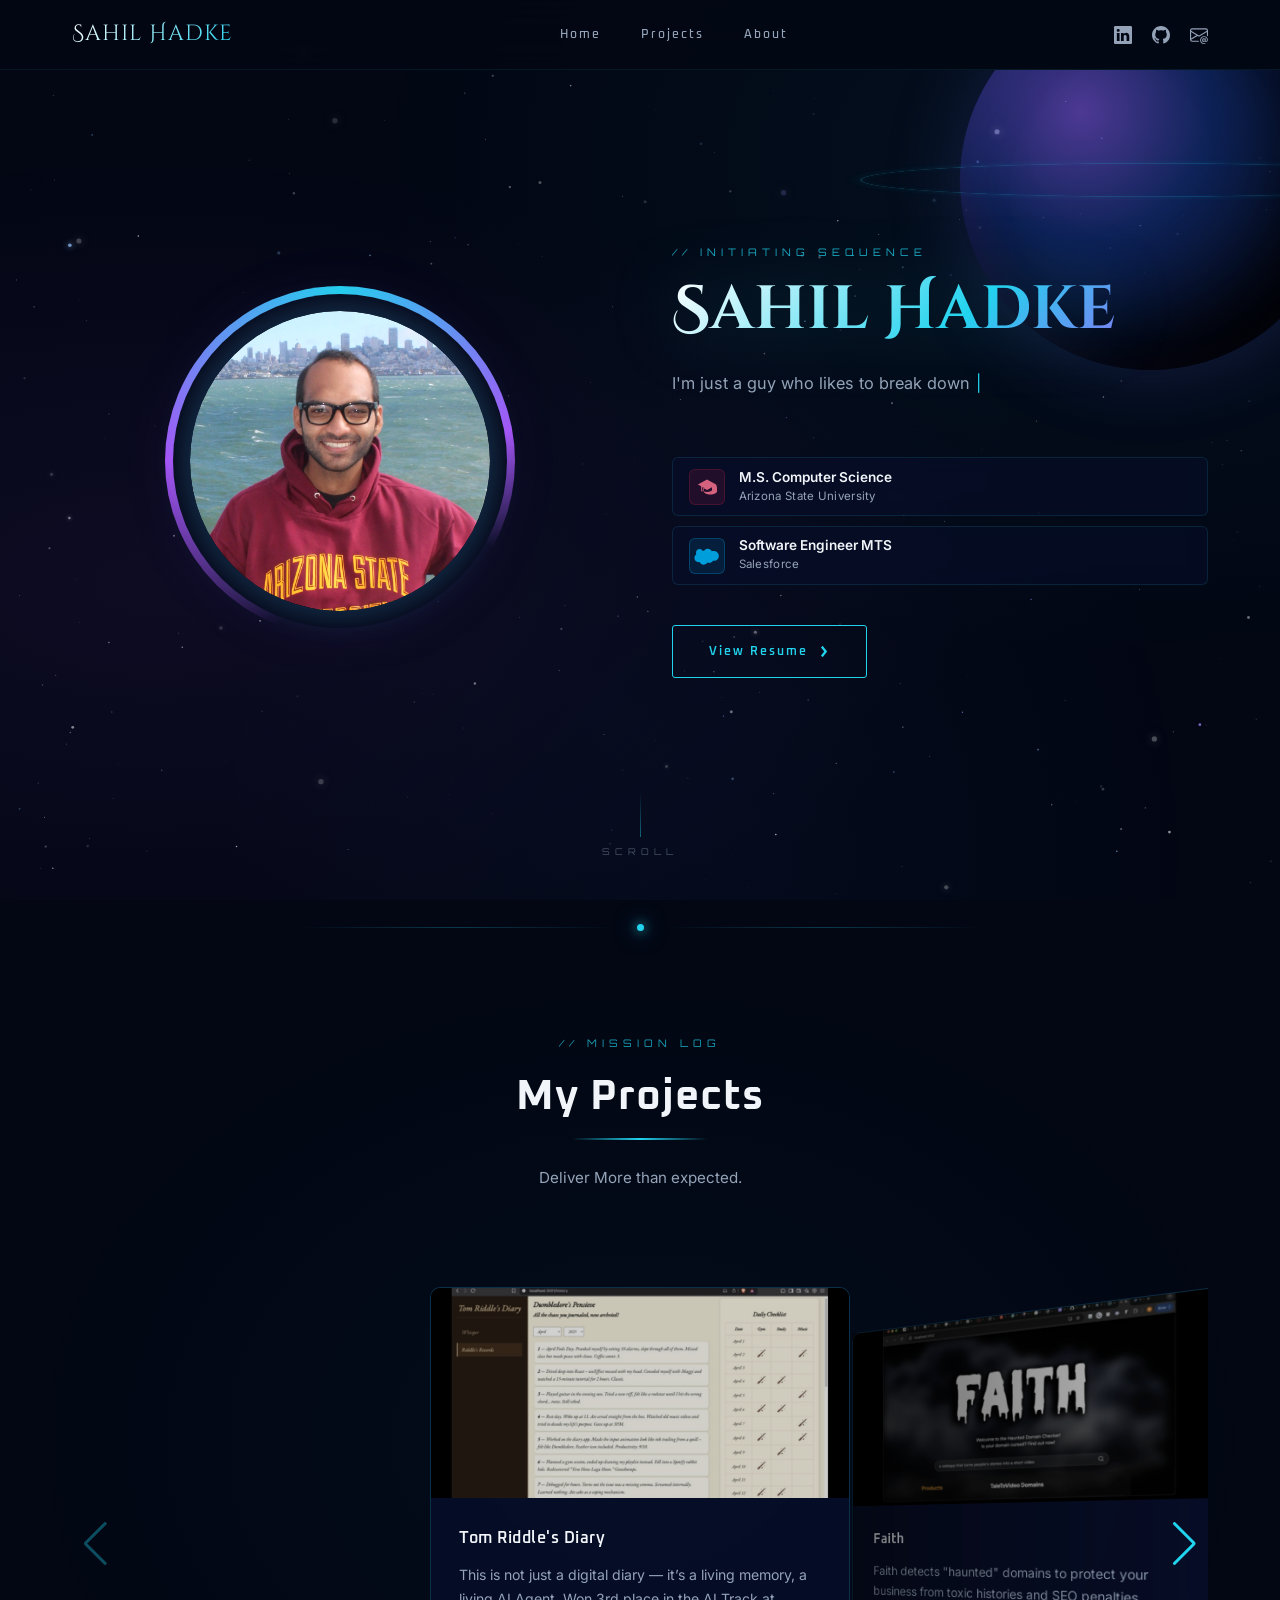
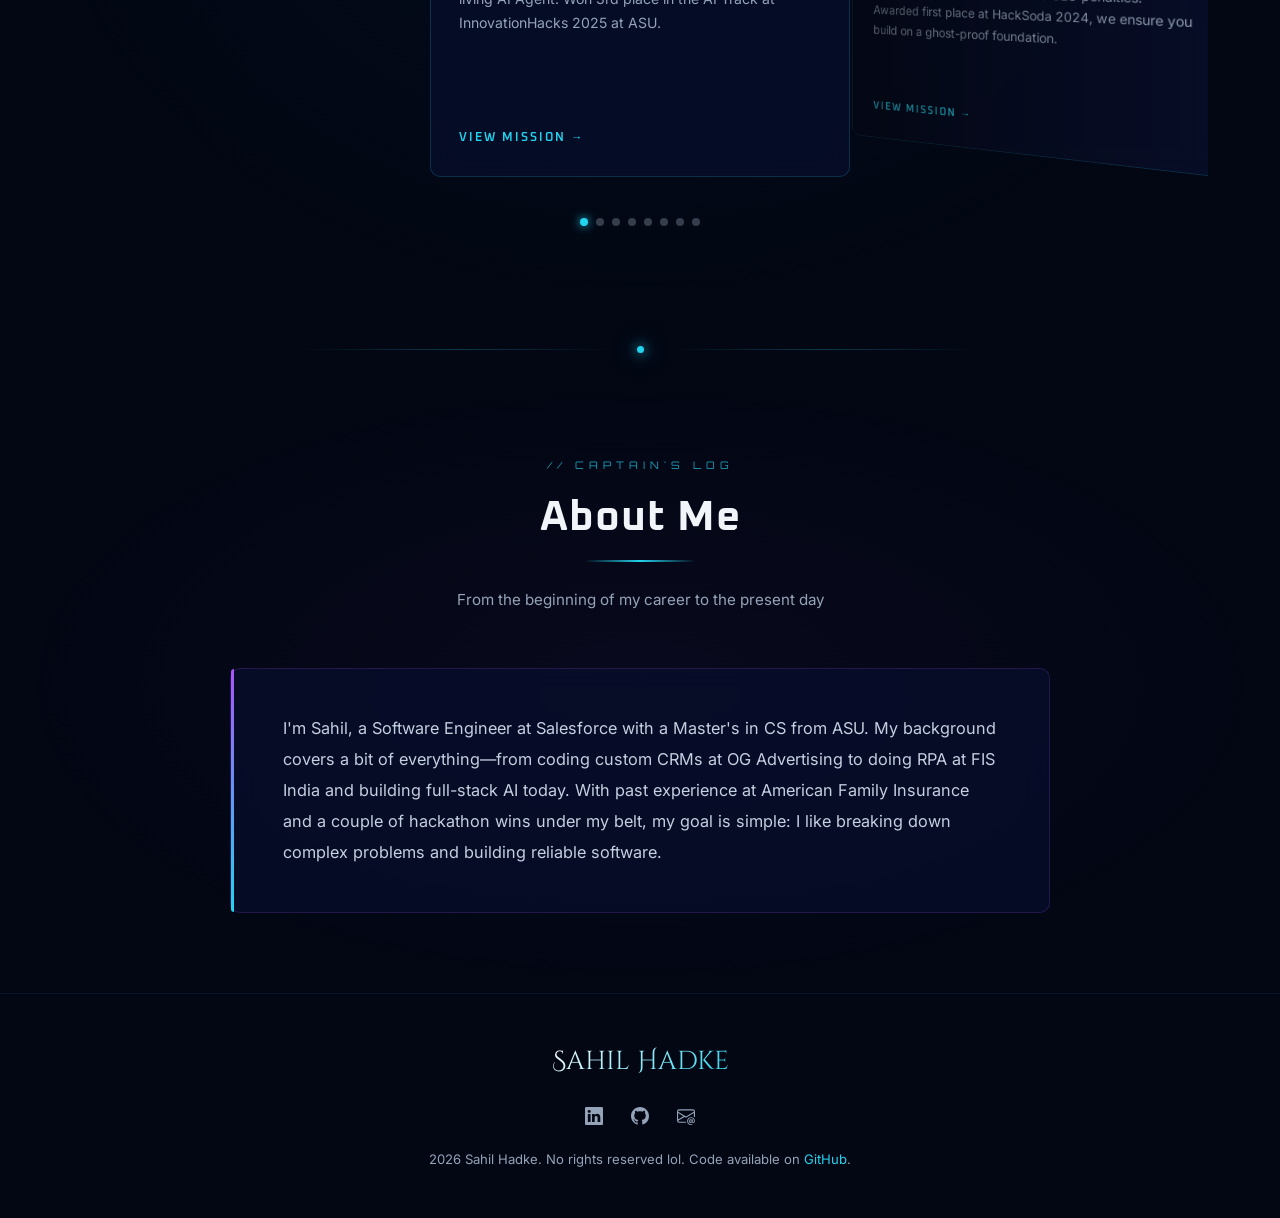
==== commit dd3f7177: "Update About Me section" ====
--- a/index.html
+++ b/index.html
@@ -155,10 +155,7 @@
             <div class="about-container">
                 <div class="about-card" data-aos="fade-up" data-aos-duration="1000" data-aos-delay="150">
                     <p class="about-bio">
-                        I started coding before AI could do it for us. My journey began early at OG Advertising, where I cut my teeth as a web developer in the pre-ChatGPT era. I didn't just build websites; I engineered a custom CRM that powered admission campaigns for multiple schools—proving early on that I build things to last.
-                    </p>
-                    <p class="about-bio">
-                        Since then, I've scaled up. I spent 2 years at FIS India automating the mundane with RPA, then flew to the U.S. to earn my Master's in CS at Arizona State University. My recent stops? I am currently working as a Software Engineer MTS at Salesforce. Previously, I worked on a full-stack AI product at Salesforce and completed a software engineering internship at American Family Insurance. Throw in a few hackathon wins, and you get an engineer who loves breaking down complex problems almost as much as I love solving them.
+                        I'm Sahil, a Software Engineer at Salesforce with a Master's in CS from ASU. My background covers a bit of everything—from coding custom CRMs at OG Advertising to doing RPA at FIS India and building full-stack AI today. With past experience at American Family Insurance and a couple of hackathon wins under my belt, my goal is simple: I like breaking down complex problems and building reliable software.
                     </p>
                 </div>
             </div>
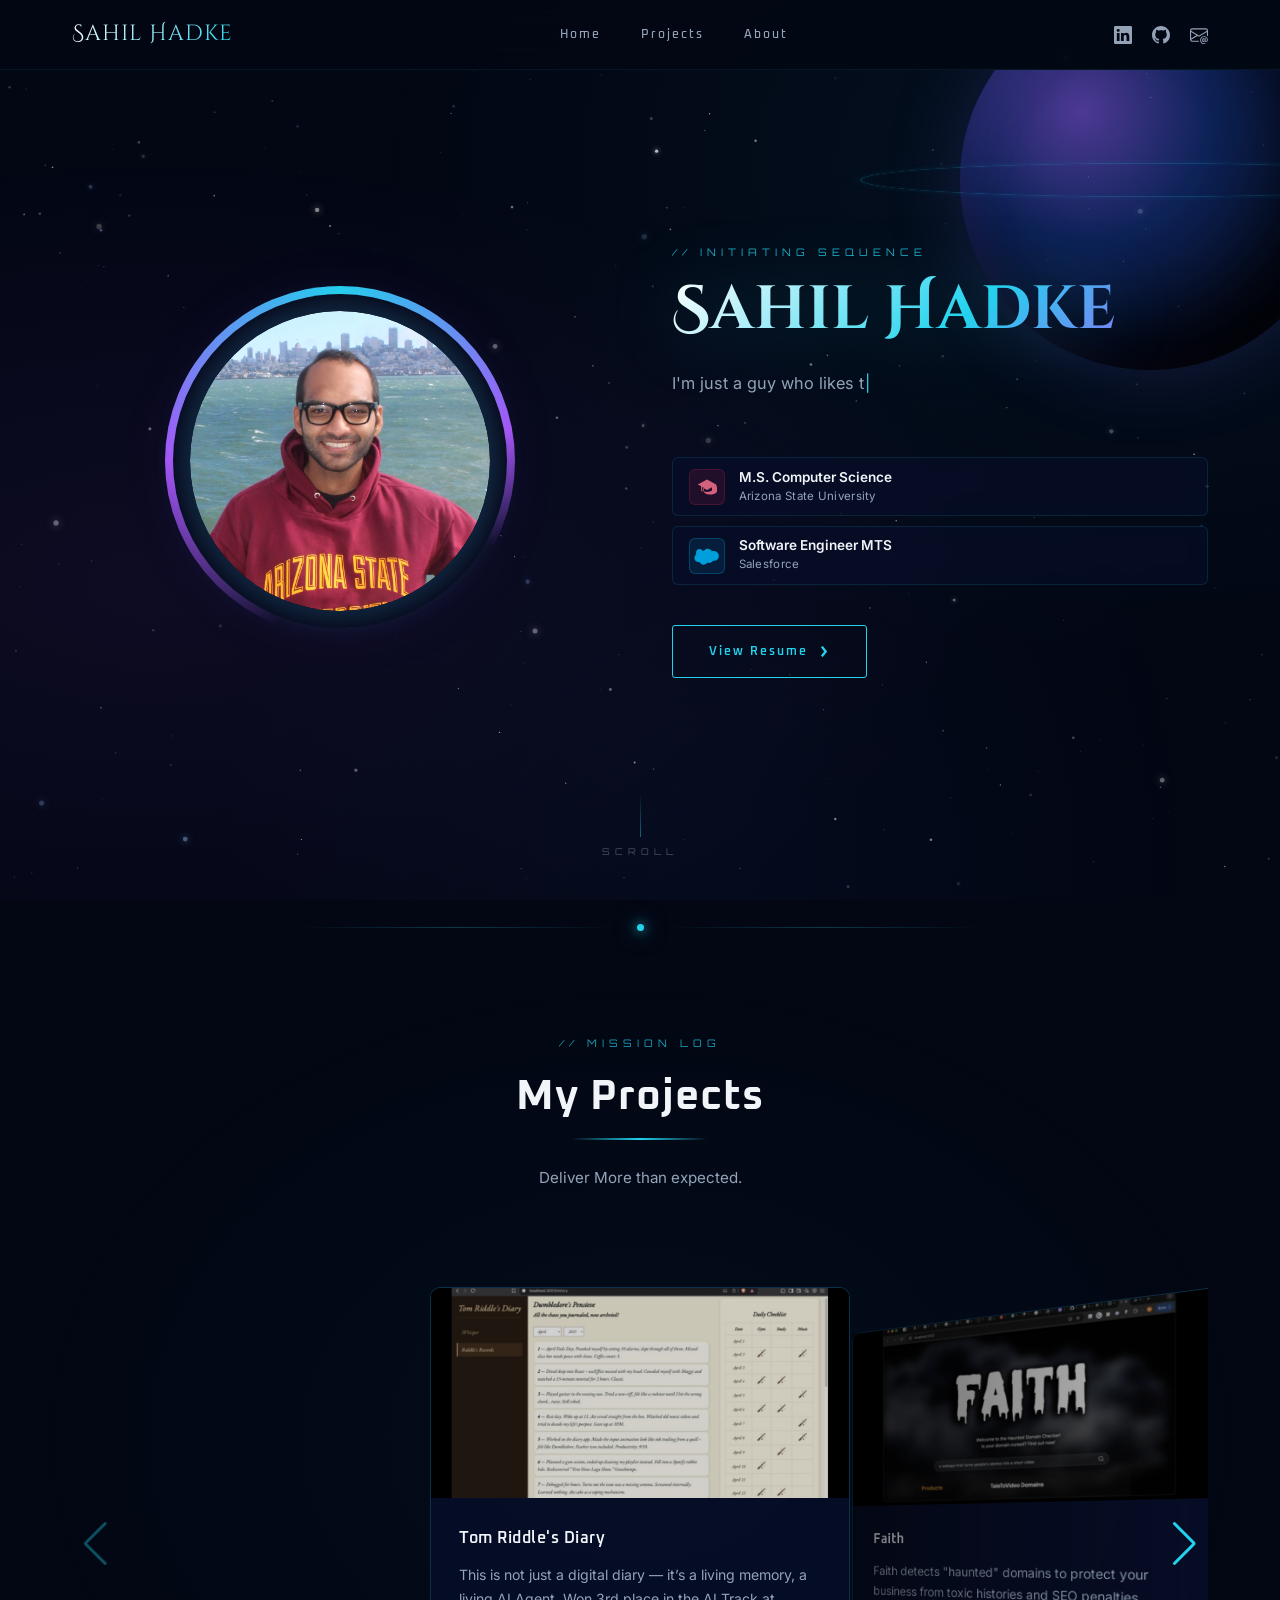
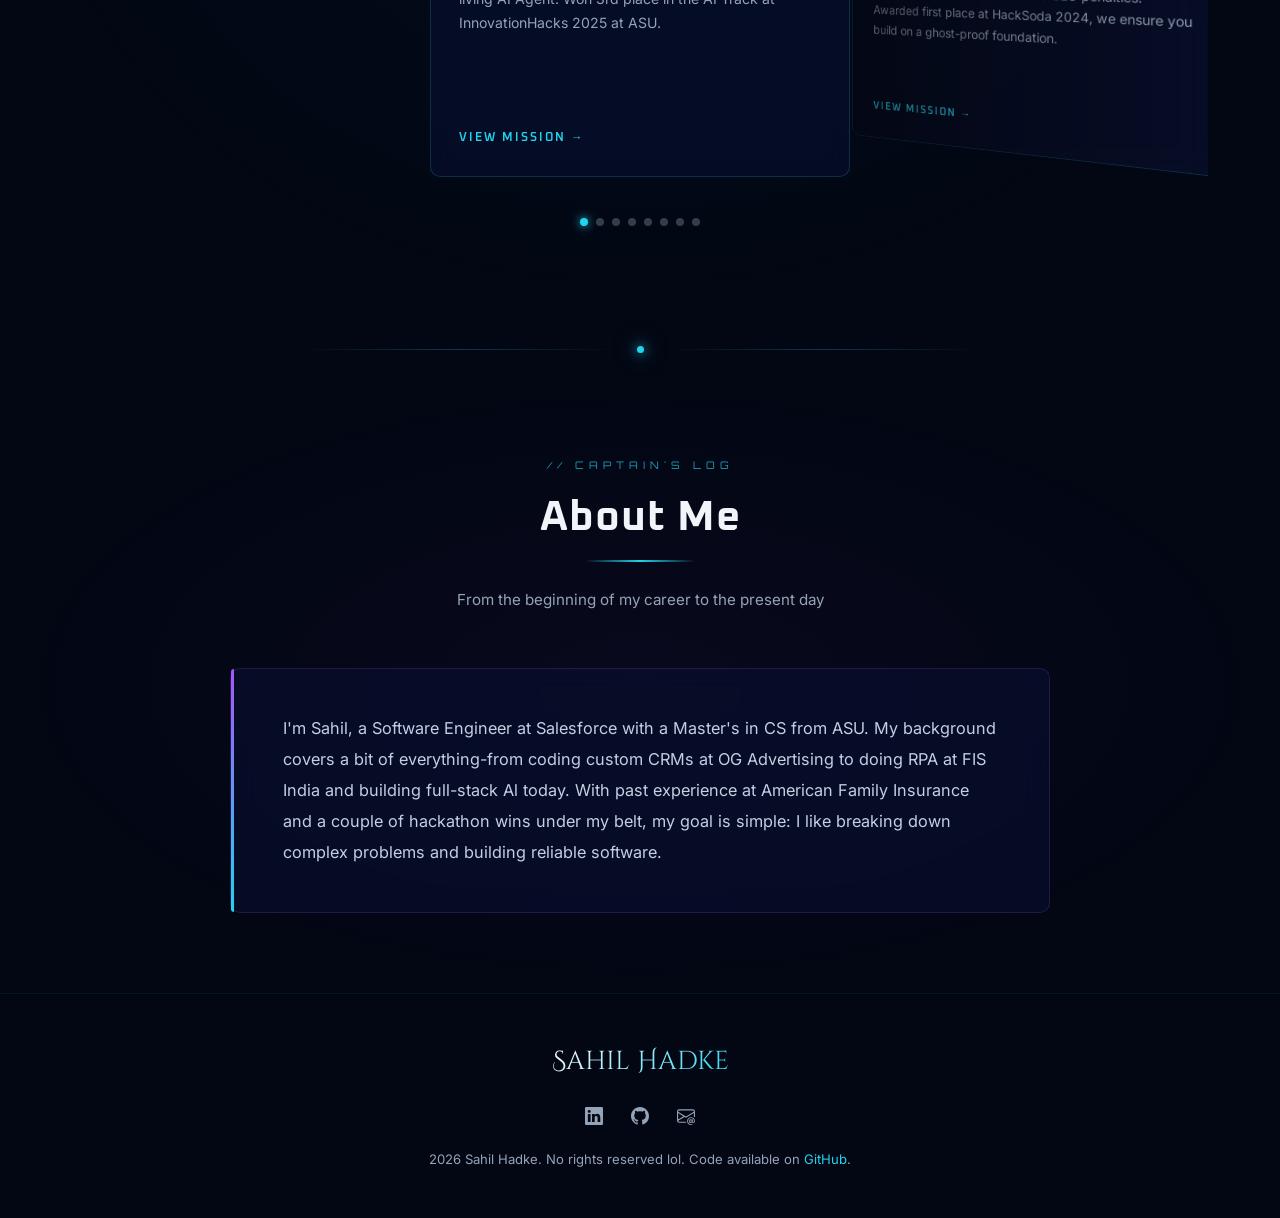
==== commit 77a30745: "Update About Me with exact user text" ====
--- a/index.html
+++ b/index.html
@@ -155,7 +155,7 @@
             <div class="about-container">
                 <div class="about-card" data-aos="fade-up" data-aos-duration="1000" data-aos-delay="150">
                     <p class="about-bio">
-                        I'm Sahil, a Software Engineer at Salesforce with a Master's in CS from ASU. My background covers a bit of everything—from coding custom CRMs at OG Advertising to doing RPA at FIS India and building full-stack AI today. With past experience at American Family Insurance and a couple of hackathon wins under my belt, my goal is simple: I like breaking down complex problems and building reliable software.
+                        I'm Sahil, a Software Engineer at Salesforce with a Master's in CS from ASU. My background covers a bit of everything-from coding custom CRMs at OG Advertising to doing RPA at FIS India and building full-stack Al today. With past experience at American Family Insurance and a couple of hackathon wins under my belt, my goal is simple: I like breaking down complex problems and building reliable software.
                     </p>
                 </div>
             </div>
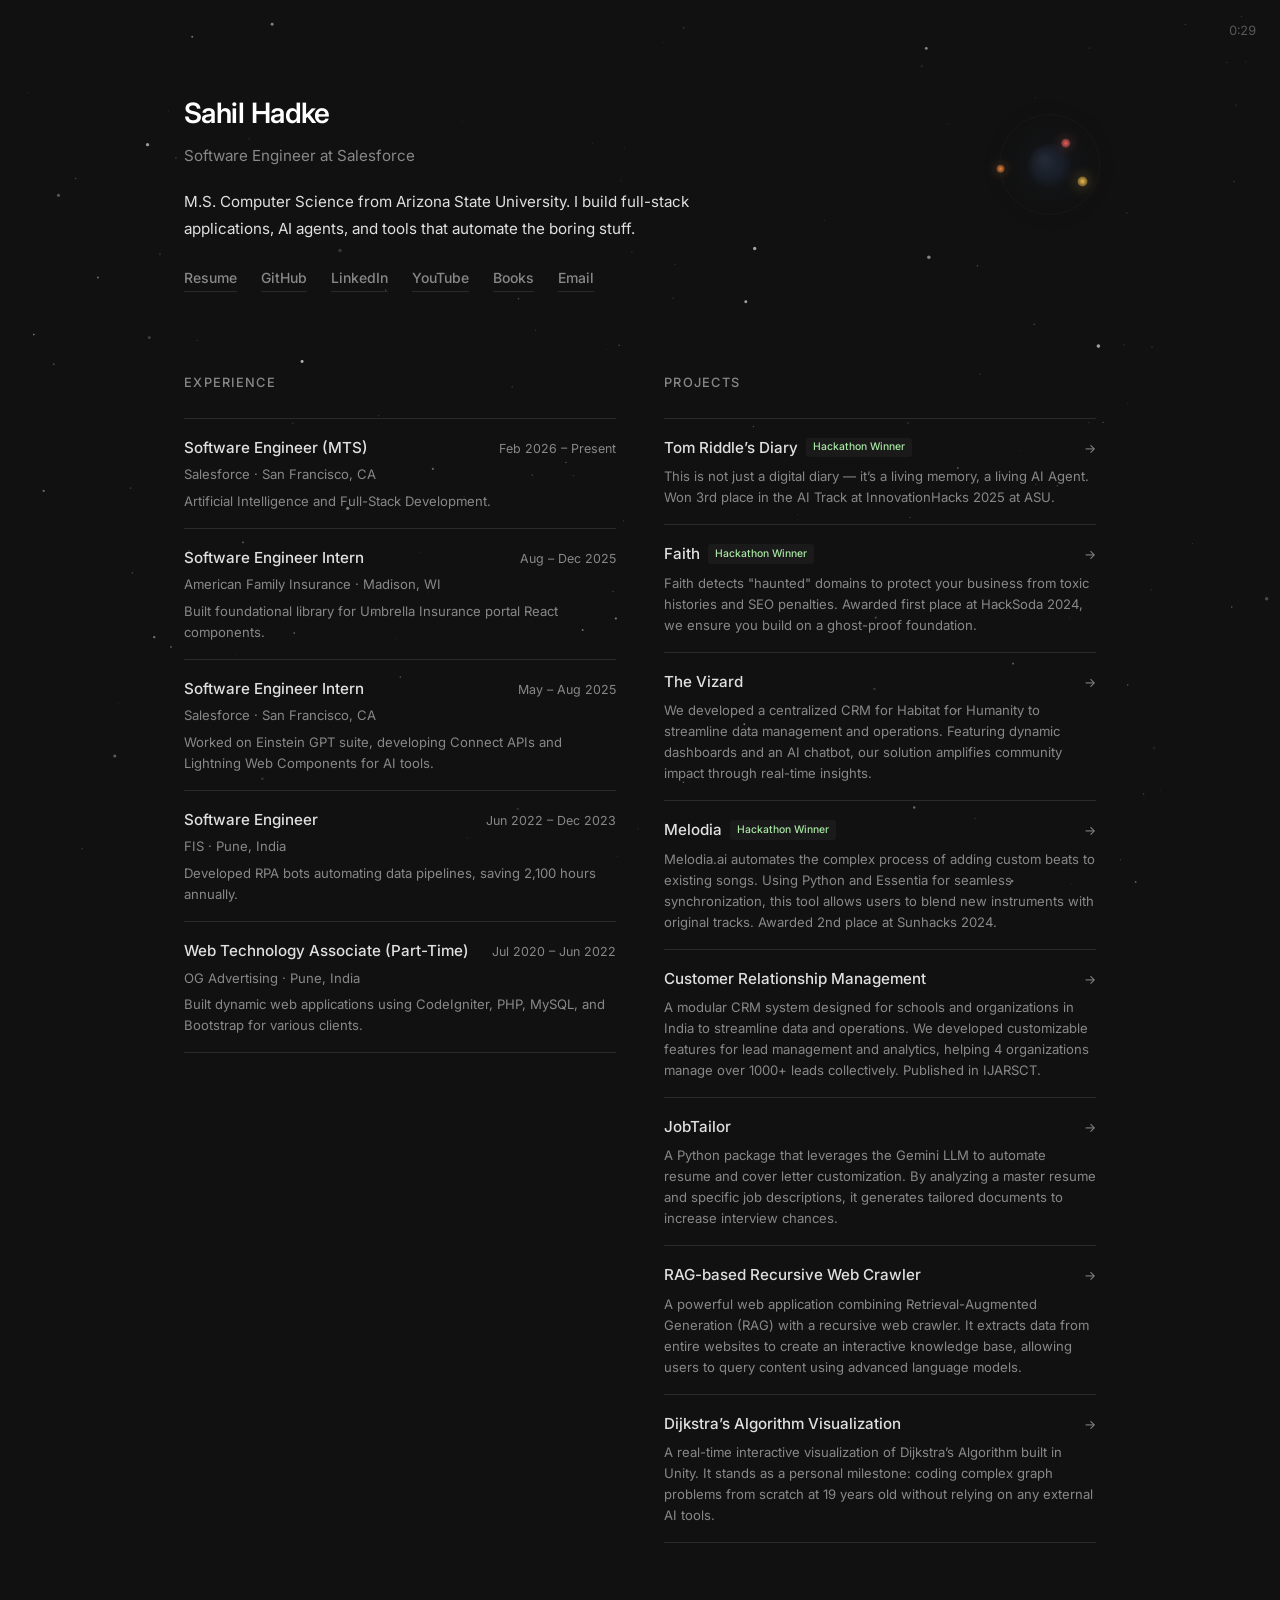
==== commit fdd1c609: "simple website" ====
--- a/index.html
+++ b/index.html
@@ -3,194 +3,89 @@
 <head>
     <meta charset="UTF-8">
     <meta name="viewport" content="width=device-width, initial-scale=1.0">
-    <title>Sahil Hadke — Software Engineer</title>
-    <link rel="stylesheet" href="https://cdn.jsdelivr.net/npm/swiper@11/swiper-bundle.min.css" />
-    <link rel="stylesheet" href="https://unpkg.com/aos@next/dist/aos.css" />
+    <title>Sahil Hadke</title>
     <link rel="preconnect" href="https://fonts.googleapis.com">
     <link rel="preconnect" href="https://fonts.gstatic.com" crossorigin>
-    <link href="https://fonts.googleapis.com/css2?family=Cinzel+Decorative:wght@400;700;900&family=Oxanium:wght@300;400;500;600;700;800&family=Orbitron:wght@400;500;600;700&family=Inter:ital,wght@0,300;0,400;0,500;0,600;1,400&display=swap" rel="stylesheet">
+    <link href="https://fonts.googleapis.com/css2?family=Inter:ital,wght@0,300;0,400;0,500;0,600;1,400&display=swap" rel="stylesheet">
     <link rel="stylesheet" href="style.css">
 </head>
 <body>
+    <canvas id="stars"></canvas>
+    <div id="countdown">0:30</div>
+    <div id="book-hint"></div>
+    <main>
+        <section class="intro">
+            <h1>Sahil Hadke</h1>
+            <p class="role">Software Engineer at Salesforce</p>
+            <p class="bio">
+                M.S. Computer Science from Arizona State University.
+                I build full-stack applications, AI agents, and tools that automate the boring stuff.
+            </p>
+            <nav class="links">
+                <a href="https://docs.google.com/document/d/1T3cAaLZC7_h-73AhLDCjcg_08OjIn2hg_13bfub6G_w/edit?usp=sharing" target="_blank">Resume</a>
+                <a href="https://github.com/sahilhadke" target="_blank">GitHub</a>
+                <a href="https://www.linkedin.com/in/sahilhadke/" target="_blank">LinkedIn</a>
+                <a href="https://www.youtube.com/@sahilhadke" target="_blank">YouTube</a>
+                <a href="https://www.notion.so/sahilhadke/a90772563a5f41c0ad246bbc56aac5bf?v=4d4da11ff4f34d76a797af13277122f5" target="_blank">Books</a>
+                <a href="mailto:sahil.hadke@gmail.com">Email</a>
+            </nav>
+        </section>
 
-    <!-- Starfield Canvas -->
-    <canvas id="space-canvas"></canvas>
+        <div class="columns">
+            <section class="experience">
+                <h2>Experience</h2>
+                <ul class="exp-list">
+                    <li class="exp-item">
+                        <div class="exp-header">
+                            <span class="exp-title">Software Engineer (MTS)</span>
+                            <span class="exp-date">Feb 2026 &ndash; Present</span>
+                        </div>
+                        <span class="exp-company">Salesforce &middot; San Francisco, CA</span>
+                        <p class="exp-desc">Artificial Intelligence and Full-Stack Development.</p>
+                    </li>
+                    <li class="exp-item">
+                        <div class="exp-header">
+                            <span class="exp-title">Software Engineer Intern</span>
+                            <span class="exp-date">Aug &ndash; Dec 2025</span>
+                        </div>
+                        <span class="exp-company">American Family Insurance &middot; Madison, WI</span>
+                        <p class="exp-desc">Built foundational library for Umbrella Insurance portal React components.</p>
+                    </li>
+                    <li class="exp-item">
+                        <div class="exp-header">
+                            <span class="exp-title">Software Engineer Intern</span>
+                            <span class="exp-date">May &ndash; Aug 2025</span>
+                        </div>
+                        <span class="exp-company">Salesforce &middot; San Francisco, CA</span>
+                        <p class="exp-desc">Worked on Einstein GPT suite, developing Connect APIs and Lightning Web Components for AI tools.</p>
+                    </li>
+                    <li class="exp-item">
+                        <div class="exp-header">
+                            <span class="exp-title">Software Engineer</span>
+                            <span class="exp-date">Jun 2022 &ndash; Dec 2023</span>
+                        </div>
+                        <span class="exp-company">FIS &middot; Pune, India</span>
+                        <p class="exp-desc">Developed RPA bots automating data pipelines, saving 2,100 hours annually.</p>
+                    </li>
+                    <li class="exp-item">
+                        <div class="exp-header">
+                            <span class="exp-title">Web Technology Associate (Part-Time)</span>
+                            <span class="exp-date">Jul 2020 &ndash; Jun 2022</span>
+                        </div>
+                        <span class="exp-company">OG Advertising &middot; Pune, India</span>
+                        <p class="exp-desc">Built dynamic web applications using CodeIgniter, PHP, MySQL, and Bootstrap for various clients.</p>
+                    </li>
+                </ul>
+            </section>
 
-    <!-- Nebula Overlay -->
-    <div class="nebula-overlay"></div>
-
-    <!-- Shooting Stars Container -->
-    <div class="shooting-stars-container" id="shooting-stars"></div>
-
-    <!-- Floating Navbar -->
-    <nav class="floating-nav" id="floating-nav">
-        <div class="container nav-container">
-            <div class="nav-brand limelight-regular">
-                <span class="brand-glow">Sahil Hadke</span>
-            </div>
-            <div class="nav-links">
-                <a href="#hero" class="nav-link">Home</a>
-                <a href="#projects" class="nav-link">Projects</a>
-                <a href="#about" class="nav-link">About</a>
-            </div>
-            <div class="nav-socials">
-                <a href="https://www.linkedin.com/in/sahilhadke/" target="_blank" aria-label="LinkedIn" class="social-icon">
-                    <svg xmlns="http://www.w3.org/2000/svg" width="18" height="18" fill="currentColor" viewBox="0 0 16 16">
-                        <path d="M0 1.146C0 .513.526 0 1.175 0h13.65C15.474 0 16 .513 16 1.146v13.708c0 .633-.526 1.146-1.175 1.146H1.175C.526 16 0 15.487 0 14.854zm4.943 12.248V6.169H2.542v7.225zm-1.2-8.212c.837 0 1.358-.554 1.358-1.248-.015-.709-.52-1.248-1.342-1.248S2.4 3.226 2.4 3.934c0 .694.521 1.248 1.327 1.248zm4.908 8.212V9.359c0-.216.016-.432.08-.586.173-.431.568-.878 1.232-.878.869 0 1.216.662 1.216 1.634v3.865h2.401V9.25c0-2.22-1.184-3.252-2.764-3.252-1.274 0-1.845.7-2.165 1.193v.025h-.016l.016-.025V6.169h-2.4c.03.678 0 7.225 0 7.225z"/>
-                    </svg>
-                </a>
-                <a href="https://github.com/sahilhadke" target="_blank" aria-label="GitHub" class="social-icon">
-                    <svg xmlns="http://www.w3.org/2000/svg" width="18" height="18" fill="currentColor" viewBox="0 0 16 16">
-                        <path d="M8 0C3.58 0 0 3.58 0 8c0 3.54 2.29 6.53 5.47 7.59.4.07.55-.17.55-.38 0-.19-.01-.82-.01-1.49-2.01.37-2.53-.49-2.69-.94-.09-.23-.48-.94-.82-1.13-.28-.15-.68-.52-.01-.53.63-.01 1.08.58 1.23.82.72 1.21 1.87.87 2.33.66.07-.52.28-.87.51-1.07-1.78-.2-3.64-.89-3.64-3.95 0-.87.31-1.59.82-2.15-.08-.2-.36-1.02.08-2.12 0 0 .67-.21 2.2.82.64-.18 1.32-.27 2-.27s1.36.09 2 .27c1.53-1.04 2.2-.82 2.2-.82.44 1.1.16 1.92.08 2.12.51.56.82 1.27.82 2.15 0 3.07-1.87 3.75-3.65 3.95.29.25.54.73.54 1.48 0 1.07-.01 1.93-.01 2.2 0 .21.15.46.55.38A8.01 8.01 0 0 0 16 8c0-4.42-3.58-8-8-8"/>
-                    </svg>
-                </a>
-                <a href="mailto:sahil.hadke@gmail.com" aria-label="Email" class="social-icon">
-                    <svg xmlns="http://www.w3.org/2000/svg" width="18" height="18" fill="currentColor" viewBox="0 0 16 16">
-                        <path d="M2 2a2 2 0 0 0-2 2v8.01A2 2 0 0 0 2 14h5.5a.5.5 0 0 0 0-1H2a1 1 0 0 1-.966-.741l5.64-3.471L8 9.583l7-4.2V8.5a.5.5 0 0 0 1 0V4a2 2 0 0 0-2-2zm3.708 6.208L1 11.105V5.383zM1 4.217V4a1 1 0 0 1 1-1h12a1 1 0 0 1 1 1v.217l-7 4.2z"/>
-                        <path d="M14.247 14.269c1.01 0 1.587-.857 1.587-2.025v-.21C15.834 10.43 14.64 9 12.52 9h-.035C10.42 9 9 10.36 9 12.432v.214C9 14.82 10.438 16 12.358 16h.044c.594 0 1.018-.074 1.237-.175v-.73c-.245.11-.673.18-1.18.18h-.044c-1.334 0-2.571-.788-2.571-2.655v-.157c0-1.657 1.058-2.724 2.64-2.724h.04c1.535 0 2.484 1.05 2.484 2.326v.118c0 .975-.324 1.39-.639 1.39-.232 0-.41-.148-.41-.42v-2.19h-.906v.569h-.03c-.084-.298-.368-.63-.954-.63-.778 0-1.259.555-1.259 1.4v.528c0 .892.49 1.434 1.26 1.434.471 0 .896-.227 1.014-.643h.043c.118.42.617.648 1.12.648m-2.453-1.588v-.227c0-.546.227-.791.573-.791.297 0 .572.192.572.708v.367c0 .573-.253.744-.564.744-.354 0-.581-.215-.581-.8Z"/>
-                    </svg>
-                </a>
-            </div>
+            <section class="projects">
+                <h2>Projects</h2>
+                <ul id="projects-list"></ul>
+            </section>
         </div>
-    </nav>
-
-    <!-- Hero Section -->
-    <header id="hero" class="hero-section">
-        <div class="planet-group">
-            <div class="planet-deco"></div>
-            <div class="planet-ring"></div>
-        </div>
-        <div class="container hero-container">
-            <div class="hero-image-wrapper" data-aos="fade-right" data-aos-duration="1200">
-                <div class="profile-ring-outer">
-                    <div class="profile-ring-inner">
-                        <img src="./img/profile.webp" alt="Sahil Hadke" class="profile-img">
-                    </div>
-                </div>
-            </div>
-            <div class="hero-content" data-aos="fade-left" data-aos-duration="1200" data-aos-delay="300">
-                <div class="hero-eyebrow orbitron">// INITIATING SEQUENCE</div>
-                <h1 class="hero-title limelight-regular">Sahil Hadke</h1>
-                <p class="hero-subtitle" id="typewriter-text"></p>
-                <div class="hero-quals">
-                    <div class="qual-badge">
-                        <div class="qual-icon qual-icon--asu">
-                            <svg xmlns="http://www.w3.org/2000/svg" viewBox="0 0 24 24" fill="currentColor" width="20" height="20">
-                                <path d="M12 3L1 9l4 2.18V17h2v-4.82l1 .55V17c0 2.21 3.58 4 8 4s8-1.79 8-4v-4.27L23 9 12 3zm6 13c0 .9-2.68 2-6 2s-6-1.1-6-2v-3.73l6 3.27 6-3.27V16z"/>
-                            </svg>
-                        </div>
-                        <div class="qual-text">
-                            <span class="qual-title">M.S. Computer Science</span>
-                            <span class="qual-sub">Arizona State University</span>
-                        </div>
-                    </div>
-                    <div class="qual-badge">
-                        <div class="qual-icon qual-icon--sf">
-                            <svg xmlns="http://www.w3.org/2000/svg" viewBox="0 0 100 70" width="28" height="20">
-                                <path d="M41.8,14.2c2.8-2.9,6.7-4.7,11-4.7c6.3,0,11.7,3.6,14.4,8.9c2.2-1,4.7-1.6,7.3-1.6c9.8,0,17.8,8,17.8,17.8
-                                c0,9.8-8,17.8-17.8,17.8c-1.1,0-2.1-0.1-3.2-0.3c-2.6,4.7-7.6,7.9-13.3,7.9c-2.4,0-4.7-0.6-6.7-1.7c-2.7,4.7-7.7,7.8-13.4,7.8
-                                c-6.4,0-11.9-3.9-14.4-9.5c-1,0.2-2,0.3-3.1,0.3C11.6,57,5,50.3,5,42.1c0-5.1,2.7-9.6,6.8-12.1c-0.7-2-1.1-4.1-1.1-6.3
-                                C10.7,15.8,16.3,10,23.3,10c5.1,0,9.5,2.9,11.7,7.2" fill="#009EDB"/>
-                            </svg>
-                        </div>
-                        <div class="qual-text">
-                            <span class="qual-title">Software Engineer MTS</span>
-                            <span class="qual-sub">Salesforce</span>
-                        </div>
-                    </div>
-                </div>
-                <a href="https://docs.google.com/document/d/1T3cAaLZC7_h-73AhLDCjcg_08OjIn2hg_13bfub6G_w/edit?usp=sharing" class="cta-button" target="_blank">
-                    <span class="btn-text">View Resume</span>
-                    <span class="btn-icon">›</span>
-                </a>
-            </div>
-        </div>
-        <div class="hero-scroll-hint">
-            <div class="scroll-line"></div>
-            <span class="scroll-label orbitron">SCROLL</span>
-        </div>
-    </header>
-
-    <!-- Cosmic Divider -->
-    <div class="cosmic-divider">
-        <div class="divider-line"></div>
-        <div class="divider-star"></div>
-        <div class="divider-line"></div>
-    </div>
-
-    <!-- Projects Section -->
-    <section id="projects" class="projects-section">
-        <div class="container" data-aos="fade-up" data-aos-duration="1000">
-            <div class="section-header">
-                <div class="section-label orbitron">// MISSION LOG</div>
-                <h2 class="section-title">My Projects</h2>
-                <p class="section-subtitle">Deliver More than expected.</p>
-            </div>
-            <div class="swiper mySwiper">
-                <div class="swiper-wrapper" id="projects-container">
-                    <!-- Projects injected by JS -->
-                </div>
-                <div class="swiper-pagination"></div>
-                <div class="swiper-button-next"></div>
-                <div class="swiper-button-prev"></div>
-            </div>
-        </div>
-    </section>
-
-    <!-- Cosmic Divider -->
-    <div class="cosmic-divider">
-        <div class="divider-line"></div>
-        <div class="divider-star"></div>
-        <div class="divider-line"></div>
-    </div>
-
-    <!-- About Section -->
-    <section id="about" class="about-section">
-        <div class="container" data-aos="fade-up" data-aos-duration="1000">
-            <div class="section-header">
-                <div class="section-label orbitron">// CAPTAIN'S LOG</div>
-                <h2 class="section-title">About Me</h2>
-                <p class="section-subtitle">From the beginning of my career to the present day</p>
-            </div>
-            <div class="about-container">
-                <div class="about-card" data-aos="fade-up" data-aos-duration="1000" data-aos-delay="150">
-                    <p class="about-bio">
-                        I'm Sahil, a Software Engineer at Salesforce with a Master's in CS from ASU. My background covers a bit of everything-from coding custom CRMs at OG Advertising to doing RPA at FIS India and building full-stack Al today. With past experience at American Family Insurance and a couple of hackathon wins under my belt, my goal is simple: I like breaking down complex problems and building reliable software.
-                    </p>
-                </div>
-            </div>
-        </div>
-    </section>
-
-    <!-- Footer -->
-    <footer class="site-footer">
-        <div class="footer-content">
-            <div class="footer-brand limelight-regular">Sahil Hadke</div>
-            <div class="footer-socials">
-                <a href="https://www.linkedin.com/in/sahilhadke/" target="_blank" aria-label="LinkedIn" class="social-icon">
-                    <svg xmlns="http://www.w3.org/2000/svg" width="18" height="18" fill="currentColor" viewBox="0 0 16 16">
-                        <path d="M0 1.146C0 .513.526 0 1.175 0h13.65C15.474 0 16 .513 16 1.146v13.708c0 .633-.526 1.146-1.175 1.146H1.175C.526 16 0 15.487 0 14.854zm4.943 12.248V6.169H2.542v7.225zm-1.2-8.212c.837 0 1.358-.554 1.358-1.248-.015-.709-.52-1.248-1.342-1.248S2.4 3.226 2.4 3.934c0 .694.521 1.248 1.327 1.248zm4.908 8.212V9.359c0-.216.016-.432.08-.586.173-.431.568-.878 1.232-.878.869 0 1.216.662 1.216 1.634v3.865h2.401V9.25c0-2.22-1.184-3.252-2.764-3.252-1.274 0-1.845.7-2.165 1.193v.025h-.016l.016-.025V6.169h-2.4c.03.678 0 7.225 0 7.225z"/>
-                    </svg>
-                </a>
-                <a href="https://github.com/sahilhadke" target="_blank" aria-label="GitHub" class="social-icon">
-                    <svg xmlns="http://www.w3.org/2000/svg" width="18" height="18" fill="currentColor" viewBox="0 0 16 16">
-                        <path d="M8 0C3.58 0 0 3.58 0 8c0 3.54 2.29 6.53 5.47 7.59.4.07.55-.17.55-.38 0-.19-.01-.82-.01-1.49-2.01.37-2.53-.49-2.69-.94-.09-.23-.48-.94-.82-1.13-.28-.15-.68-.52-.01-.53.63-.01 1.08.58 1.23.82.72 1.21 1.87.87 2.33.66.07-.52.28-.87.51-1.07-1.78-.2-3.64-.89-3.64-3.95 0-.87.31-1.59.82-2.15-.08-.2-.36-1.02.08-2.12 0 0 .67-.21 2.2.82.64-.18 1.32-.27 2-.27s1.36.09 2 .27c1.53-1.04 2.2-.82 2.2-.82.44 1.1.16 1.92.08 2.12.51.56.82 1.27.82 2.15 0 3.07-1.87 3.75-3.65 3.95.29.25.54.73.54 1.48 0 1.07-.01 1.93-.01 2.2 0 .21.15.46.55.38A8.01 8.01 0 0 0 16 8c0-4.42-3.58-8-8-8"/>
-                    </svg>
-                </a>
-                <a href="mailto:sahil.hadke@gmail.com" aria-label="Email" class="social-icon">
-                    <svg xmlns="http://www.w3.org/2000/svg" width="18" height="18" fill="currentColor" viewBox="0 0 16 16">
-                        <path d="M2 2a2 2 0 0 0-2 2v8.01A2 2 0 0 0 2 14h5.5a.5.5 0 0 0 0-1H2a1 1 0 0 1-.966-.741l5.64-3.471L8 9.583l7-4.2V8.5a.5.5 0 0 0 1 0V4a2 2 0 0 0-2-2zm3.708 6.208L1 11.105V5.383zM1 4.217V4a1 1 0 0 1 1-1h12a1 1 0 0 1 1 1v.217l-7 4.2z"/>
-                        <path d="M14.247 14.269c1.01 0 1.587-.857 1.587-2.025v-.21C15.834 10.43 14.64 9 12.52 9h-.035C10.42 9 9 10.36 9 12.432v.214C9 14.82 10.438 16 12.358 16h.044c.594 0 1.018-.074 1.237-.175v-.73c-.245.11-.673.18-1.18.18h-.044c-1.334 0-2.571-.788-2.571-2.655v-.157c0-1.657 1.058-2.724 2.64-2.724h.04c1.535 0 2.484 1.05 2.484 2.326v.118c0 .975-.324 1.39-.639 1.39-.232 0-.41-.148-.41-.42v-2.19h-.906v.569h-.03c-.084-.298-.368-.63-.954-.63-.778 0-1.259.555-1.259 1.4v.528c0 .892.49 1.434 1.26 1.434.471 0 .896-.227 1.014-.643h.043c.118.42.617.648 1.12.648m-2.453-1.588v-.227c0-.546.227-.791.573-.791.297 0 .572.192.572.708v.367c0 .573-.253.744-.564.744-.354 0-.581-.215-.581-.8Z"/>
-                    </svg>
-                </a>
-            </div>
-            <p class="footer-copy">2026 Sahil Hadke. No rights reserved lol. Code available on <a href="https://github.com/sahilhadke/sahilhadke.github.io" target="_blank">GitHub</a>.</p>
-        </div>
-    </footer>
+    </main>
 
     <script src="project-data.js"></script>
-    <script src="https://cdn.jsdelivr.net/npm/swiper@11/swiper-bundle.min.js"></script>
-    <script src="https://unpkg.com/aos@next/dist/aos.js"></script>
     <script src="script.js"></script>
 </body>
 </html>
--- a/style.css
+++ b/style.css
@@ -1,86 +1,53 @@
-/* ============================================
-   CSS VARIABLES — SPACE THEME
-   ============================================ */
-:root {
-    --space-bg: #030714;
-    --accent-cyan: #22d3ee;
-    --accent-cyan-dim: rgba(34, 211, 238, 0.12);
-    --accent-violet: #a855f7;
-    --accent-violet-dim: rgba(168, 85, 247, 0.12);
-    --accent-gold: #f59e0b;
-    --text-primary: #f1f5f9;
-    --text-secondary: #94a3b8;
-    --card-bg: rgba(8, 15, 45, 0.72);
-    --card-border: rgba(34, 211, 238, 0.18);
-    --card-border-hover: rgba(34, 211, 238, 0.55);
-    --nav-bg: rgba(3, 7, 20, 0.88);
-    --font-body: "Inter", sans-serif;
-    --font-display: "Oxanium", sans-serif;
-    --font-brand: "Cinzel Decorative", serif;
-    --font-mono: "Orbitron", monospace;
-    --nav-height: 70px;
-    --ease: 0.3s ease;
-}
-
-/* ============================================
-   RESET & BASE
-   ============================================ */
-*, *::before, *::after {
+*,
+*::before,
+*::after {
     margin: 0;
     padding: 0;
     box-sizing: border-box;
 }
 
-html { scroll-behavior: smooth; }
-
-/* Custom Scrollbar */
-::-webkit-scrollbar { width: 5px; }
-::-webkit-scrollbar-track { background: var(--space-bg); }
-::-webkit-scrollbar-thumb {
-    background: var(--accent-cyan);
-    border-radius: 3px;
-}
-::-webkit-scrollbar-thumb:hover { background: var(--accent-violet); }
+:root {
+    --bg: #111;
+    --text: #e0e0e0;
+    --text-dim: #888;
+    --accent: #c9c9c9;
+    --link: #e0e0e0;
+    --link-hover: #fff;
+    --border: #2a2a2a;
+    --font: "Inter", -apple-system, BlinkMacSystemFont, "Segoe UI", sans-serif;
+}
+
+html {
+    scroll-behavior: smooth;
+    -webkit-font-smoothing: antialiased;
+    -moz-osx-font-smoothing: grayscale;
+}
 
 body {
-    background-color: var(--space-bg);
-    color: var(--text-primary);
-    font-family: var(--font-body);
-    line-height: 1.6;
-    padding-top: var(--nav-height);
-    overflow-x: hidden;
-}
-
-a { text-decoration: none; color: inherit; }
-ul { list-style: none; }
-img { max-width: 100%; display: block; }
-
-.orbitron { font-family: var(--font-mono); }
-.limelight-regular { font-family: var(--font-brand); font-weight: 400; }
-
-.container {
-    max-width: 1200px;
+    background: var(--bg);
+    color: var(--text);
+    font-family: var(--font);
+    font-size: 15px;
+    line-height: 1.7;
+}
+
+a {
+    color: var(--link);
+    text-decoration: none;
+    transition: color 0.2s ease;
+}
+
+a:hover {
+    color: var(--link-hover);
+}
+
+main {
+    max-width: 960px;
     margin: 0 auto;
-    padding: 0 2rem;
-}
-
-/* ============================================
-   CANVAS STARFIELD (fixed, behind everything)
-   ============================================ */
-#space-canvas {
-    position: fixed;
-    top: 0;
-    left: 0;
-    width: 100%;
-    height: 100%;
-    z-index: -2;
-    pointer-events: none;
-}
-
-/* ============================================
-   NEBULA OVERLAY (fixed, above canvas)
-   ============================================ */
-.nebula-overlay {
+    padding: 10vh 1.5rem 6rem;
+}
+
+#stars {
     position: fixed;
     top: 0;
     left: 0;
@@ -88,899 +55,271 @@
     height: 100%;
     z-index: -1;
     pointer-events: none;
-    background:
-        radial-gradient(ellipse at 12% 65%, rgba(168, 85, 247, 0.07) 0%, transparent 52%),
-        radial-gradient(ellipse at 88% 18%, rgba(34, 211, 238, 0.05) 0%, transparent 48%),
-        radial-gradient(ellipse at 55% 95%, rgba(59, 130, 246, 0.04) 0%, transparent 50%);
-    will-change: transform;
-}
-
-/* ============================================
-   SHOOTING STARS
-   ============================================ */
-.shooting-stars-container {
+}
+
+#countdown {
     position: fixed;
-    inset: 0;
-    z-index: 0;
+    top: 1.25rem;
+    right: 1.5rem;
+    font-family: var(--font);
+    font-size: 0.8rem;
+    font-variant-numeric: tabular-nums;
+    color: var(--text-dim);
+    z-index: 10;
+    opacity: 0.6;
+    transition: opacity 0.5s ease;
+}
+
+#countdown.done {
+    opacity: 0;
     pointer-events: none;
-    overflow: hidden;
-}
-
-.shooting-star {
-    position: absolute;
-    width: 2px;
-    height: 90px;
-    background: linear-gradient(
-        to bottom,
-        transparent 0%,
-        rgba(255, 255, 255, 0.9) 60%,
-        rgba(34, 211, 238, 0.6) 100%
-    );
-    border-radius: 50%;
-    animation: shootStar 0.85s ease-out forwards;
+}
+
+#book-hint {
+    position: fixed;
+    top: 26%;
+    right: 4%;
+    font-family: var(--font);
+    font-size: 0.8rem;
+    font-style: italic;
+    color: #bbb;
+    max-width: 220px;
+    text-align: center;
+    line-height: 1.6;
     opacity: 0;
-}
-
-@keyframes shootStar {
-    0%   { opacity: 0; transform: translateY(-20px) rotate(135deg) scaleY(0.4); }
-    10%  { opacity: 1; }
-    100% { opacity: 0; transform: translateY(700px) rotate(135deg) scaleY(1); }
-}
-
-/* ============================================
-   FLOATING NAVBAR
-   ============================================ */
-.floating-nav {
-    position: fixed;
-    top: 0;
-    left: 0;
-    width: 100%;
-    height: var(--nav-height);
-    background: var(--nav-bg);
-    backdrop-filter: blur(20px);
-    -webkit-backdrop-filter: blur(20px);
-    z-index: 1000;
-    border-bottom: 1px solid rgba(34, 211, 238, 0.08);
-    transition: border-color var(--ease), box-shadow var(--ease);
-}
-
-.floating-nav.scrolled {
-    border-bottom-color: rgba(34, 211, 238, 0.22);
-    box-shadow: 0 4px 40px rgba(0, 0, 0, 0.6), 0 0 20px rgba(34, 211, 238, 0.04);
-}
-
-.nav-container {
-    display: flex;
-    align-items: center;
+    transition: opacity 2s ease;
+    z-index: 100;
+    pointer-events: none;
+}
+
+#book-hint.visible {
+    opacity: 0.6;
+    pointer-events: auto;
+}
+
+#book-hint a {
+    color: var(--text);
+    border-bottom: 1px solid var(--border);
+}
+
+#book-hint a:hover {
+    color: #fff;
+    border-color: #fff;
+}
+
+/* --- Intro --- */
+
+.intro {
+    margin-bottom: 5rem;
+}
+
+h1 {
+    font-size: 1.75rem;
+    font-weight: 600;
+    letter-spacing: -0.02em;
+    color: #fff;
+    margin-bottom: 0.35rem;
+}
+
+.role {
+    font-size: 0.95rem;
+    color: var(--text-dim);
+    margin-bottom: 1.25rem;
+}
+
+.bio {
+    font-size: 0.95rem;
+    color: var(--text);
+    line-height: 1.75;
+    margin-bottom: 1.5rem;
+    max-width: 520px;
+}
+
+.links {
+    display: flex;
+    gap: 1.5rem;
+    flex-wrap: wrap;
+}
+
+.links a {
+    font-size: 0.875rem;
+    font-weight: 500;
+    color: var(--text-dim);
+    border-bottom: 1px solid var(--border);
+    padding-bottom: 1px;
+    transition: color 0.2s ease, border-color 0.2s ease;
+}
+
+.links a:hover {
+    color: #fff;
+    border-color: #fff;
+}
+
+/* --- Columns --- */
+
+.columns {
+    display: grid;
+    grid-template-columns: 1fr 1fr;
+    gap: 3rem;
+    align-items: start;
+}
+
+/* --- Experience --- */
+
+.experience {
+    margin-bottom: 0;
+}
+
+.exp-list {
+    list-style: none;
+    display: flex;
+    flex-direction: column;
+}
+
+.exp-item {
+    padding: 1rem 0;
+    border-bottom: 1px solid var(--border);
+}
+
+.exp-item:first-child {
+    border-top: 1px solid var(--border);
+}
+
+.exp-header {
+    display: flex;
     justify-content: space-between;
-    height: 100%;
-}
-
-.nav-brand {
-    font-size: 1.35rem;
-    color: var(--text-primary);
-    letter-spacing: 1px;
-}
-
-.brand-glow {
-    background: linear-gradient(135deg, #ffffff 0%, var(--accent-cyan) 100%);
-    -webkit-background-clip: text;
-    -webkit-text-fill-color: transparent;
-    background-clip: text;
-}
-
-.nav-links {
-    display: flex;
-    gap: 2.5rem;
-}
-
-.nav-link {
-    font-family: var(--font-display);
+    align-items: baseline;
+    gap: 1rem;
+}
+
+.exp-title {
+    font-size: 0.95rem;
+    font-weight: 500;
+    color: var(--text);
+}
+
+.exp-date {
     font-size: 0.78rem;
-    font-weight: 500;
-    letter-spacing: 2px;
-    color: var(--text-secondary);
-    transition: color var(--ease);
-    position: relative;
-}
-
-.nav-link::after {
-    content: '';
-    position: absolute;
-    bottom: -5px;
-    left: 0;
-    width: 0;
-    height: 1px;
-    background: var(--accent-cyan);
-    transition: width var(--ease);
-}
-
-.nav-link:hover { color: var(--accent-cyan); }
-.nav-link:hover::after { width: 100%; }
-
-.nav-socials {
-    display: flex;
-    gap: 1.25rem;
-    align-items: center;
-}
-
-.social-icon {
-    color: var(--text-secondary);
-    transition: color var(--ease), transform var(--ease);
-    display: flex;
-    align-items: center;
-}
-
-.social-icon:hover {
-    color: var(--accent-cyan);
-    transform: translateY(-2px);
-}
-
-/* ============================================
-   SECTION SHARED STYLES
-   ============================================ */
-.section-header {
-    text-align: center;
-    margin-bottom: 3.5rem;
-}
-
-.section-label {
-    font-family: var(--font-mono);
-    font-size: 0.65rem;
-    letter-spacing: 5px;
-    color: var(--accent-cyan);
-    margin-bottom: 0.75rem;
-    opacity: 0.75;
+    color: var(--text-dim);
+    flex-shrink: 0;
+    white-space: nowrap;
+}
+
+.exp-company {
+    font-size: 0.82rem;
+    color: var(--text-dim);
     display: block;
-}
-
-.section-title {
-    font-size: 2.6rem;
-    font-family: var(--font-display);
-    font-weight: 700;
-    color: var(--text-primary);
-    letter-spacing: 1px;
-    margin-bottom: 0.5rem;
-    position: relative;
-    display: inline-block;
-}
-
-.section-title::after {
-    content: '';
-    position: absolute;
-    bottom: -10px;
-    left: 50%;
-    transform: translateX(-50%);
-    width: 55%;
-    height: 2px;
-    background: linear-gradient(to right, transparent, var(--accent-cyan), transparent);
-}
-
-.section-subtitle {
+    margin-top: 0.15rem;
+}
+
+.exp-desc {
+    font-size: 0.82rem;
+    color: var(--text-dim);
+    line-height: 1.6;
+    margin-top: 0.35rem;
+}
+
+/* --- Projects --- */
+
+.projects {
+    margin-bottom: 3rem;
+}
+
+h2 {
+    font-size: 0.8rem;
+    font-weight: 500;
+    text-transform: uppercase;
+    letter-spacing: 0.1em;
+    color: var(--text-dim);
+    margin-bottom: 1.5rem;
+}
+
+#projects-list {
+    list-style: none;
+    display: flex;
+    flex-direction: column;
+    gap: 0;
+}
+
+.project-item {
+    display: block;
+    padding: 1rem 0;
+    border-bottom: 1px solid var(--border);
+    transition: opacity 0.2s ease;
+}
+
+.project-item:first-child {
+    border-top: 1px solid var(--border);
+}
+
+.project-item:hover {
+    opacity: 0.7;
+}
+
+.project-item a {
+    display: block;
+}
+
+.project-header {
+    display: flex;
+    justify-content: space-between;
+    align-items: baseline;
+    gap: 1rem;
+}
+
+.project-name {
     font-size: 0.95rem;
-    font-weight: 400;
-    color: var(--text-secondary);
-    margin-top: 1.75rem;
-}
-
-/* ============================================
-   COSMIC DIVIDER
-   ============================================ */
-.cosmic-divider {
-    display: flex;
-    align-items: center;
-    justify-content: center;
-    gap: 1.25rem;
-    padding: 1.5rem 2rem;
-}
-
-.divider-line {
-    flex: 1;
-    max-width: 320px;
-    height: 1px;
-    background: linear-gradient(to right, transparent, rgba(34, 211, 238, 0.25), transparent);
-}
-
-.divider-star {
-    width: 7px;
-    height: 7px;
-    background: var(--accent-cyan);
-    border-radius: 50%;
-    box-shadow: 0 0 12px var(--accent-cyan), 0 0 25px rgba(34, 211, 238, 0.5);
-    animation: starPulse 2.5s ease-in-out infinite;
-}
-
-@keyframes starPulse {
-    0%, 100% { transform: scale(1);   opacity: 1;   box-shadow: 0 0 12px var(--accent-cyan), 0 0 25px rgba(34, 211, 238, 0.5); }
-    50%       { transform: scale(1.6); opacity: 0.7; box-shadow: 0 0 20px var(--accent-cyan), 0 0 45px rgba(34, 211, 238, 0.8); }
-}
-
-/* ============================================
-   HERO SECTION
-   ============================================ */
-.hero-section {
-    min-height: calc(100vh - var(--nav-height));
-    display: flex;
-    align-items: center;
-    justify-content: center;
-    padding: 4rem 0 7rem;
-    position: relative;
-    overflow: hidden;
-}
-
-/* Planet Decoration */
-.planet-group {
-    position: absolute;
-    top: -80px;
-    right: -60px;
-    z-index: 0;
-    animation: floatPlanet 9s ease-in-out infinite;
-    pointer-events: none;
-}
-
-.planet-deco {
-    width: 380px;
-    height: 380px;
-    border-radius: 50%;
-    background: radial-gradient(
-        circle at 32% 32%,
-        rgba(139, 92, 246, 0.55) 0%,
-        rgba(30, 64, 175, 0.4) 35%,
-        rgba(3, 7, 20, 0.92) 75%
-    );
-    box-shadow:
-        inset -30px -30px 80px rgba(0, 0, 0, 0.75),
-        inset 10px 10px 40px rgba(139, 92, 246, 0.2),
-        0 0 80px rgba(99, 102, 241, 0.18);
-}
-
-.planet-ring {
-    position: absolute;
-    top: 50%;
-    left: 50%;
-    width: 580px;
-    height: 110px;
-    border-radius: 50%;
-    border: 2px solid rgba(34, 211, 238, 0.18);
-    box-shadow:
-        0 0 20px rgba(34, 211, 238, 0.1),
-        inset 0 0 15px rgba(34, 211, 238, 0.06);
-    transform: translate(-50%, -50%) rotateX(72deg);
-}
-
-@keyframes floatPlanet {
-    0%, 100% { transform: translateY(0); }
-    50%       { transform: translateY(-18px); }
-}
-
-.hero-container {
-    display: flex;
-    align-items: center;
-    justify-content: space-between;
-    gap: 4rem;
-    width: 100%;
-    position: relative;
-    z-index: 2;
-}
-
-/* Profile Image with Spinning Ring */
-.hero-image-wrapper {
-    flex: 1;
-    display: flex;
-    justify-content: center;
-}
-
-.profile-ring-outer {
-    position: relative;
-    width: 340px;
-    height: 340px;
-    display: flex;
-    align-items: center;
-    justify-content: center;
-}
-
-.profile-ring-outer::before {
-    content: '';
-    position: absolute;
-    inset: -5px;
-    border-radius: 50%;
-    background: conic-gradient(
-        var(--accent-cyan)   0deg,
-        var(--accent-violet) 80deg,
-        transparent          120deg,
-        transparent          200deg,
-        var(--accent-violet) 270deg,
-        var(--accent-cyan)   360deg
-    );
-    animation: spinRing 5s linear infinite;
-    z-index: 0;
-}
-
-.profile-ring-outer::after {
-    content: '';
-    position: absolute;
-    inset: 3px;
-    border-radius: 50%;
-    background: var(--space-bg);
-    z-index: 1;
-}
-
-@keyframes spinRing {
-    to { transform: rotate(360deg); }
-}
-
-.profile-ring-inner {
-    position: relative;
-    width: 300px;
-    height: 300px;
-    border-radius: 50%;
-    overflow: hidden;
-    z-index: 2;
-    box-shadow:
-        0 0 35px rgba(34, 211, 238, 0.25),
-        0 0 70px rgba(168, 85, 247, 0.15);
-}
-
-.profile-img {
-    width: 100%;
-    height: 100%;
-    object-fit: cover;
-    border-radius: 50%;
-    filter: contrast(1.04) brightness(1.02);
-}
-
-/* Hero Content */
-.hero-content { flex: 1; }
-
-.hero-eyebrow {
-    font-family: var(--font-mono);
-    font-size: 0.65rem;
-    letter-spacing: 5px;
-    color: var(--accent-cyan);
-    margin-bottom: 1rem;
-    opacity: 0.8;
-    display: block;
-}
-
-.hero-title {
-    font-size: 3.8rem;
-    font-weight: 700;
-    line-height: 1.12;
-    margin-bottom: 1.5rem;
-    background: linear-gradient(135deg, #ffffff 0%, var(--accent-cyan) 55%, var(--accent-violet) 100%);
-    -webkit-background-clip: text;
-    -webkit-text-fill-color: transparent;
-    background-clip: text;
-    filter: drop-shadow(0 0 35px rgba(34, 211, 238, 0.25));
-}
-
-.hero-subtitle {
-    font-size: 1.02rem;
-    font-weight: 400;
-    color: var(--text-secondary);
-    margin-bottom: 2.5rem;
-    min-height: 3em;
-    line-height: 1.85;
-}
-
-/* Blinking cursor via ::after */
-.hero-subtitle::after {
-    content: '|';
-    color: var(--accent-cyan);
-    animation: blink 1s step-end infinite;
-    margin-left: 1px;
-}
-
-@keyframes blink {
-    0%, 100% { opacity: 1; }
-    50%       { opacity: 0; }
-}
-
-/* Stats Row */
-.hero-stats {
-    display: flex;
-    align-items: center;
-    gap: 1.5rem;
-    margin-bottom: 1rem;
-    padding: 1.25rem 0;
-    border-top: 1px solid rgba(34, 211, 238, 0.1);
-    border-bottom: 1px solid rgba(34, 211, 238, 0.1);
-}
-
-.stat-item {
-    display: flex;
-    flex-direction: column;
-}
-
-.stat-number {
-    font-family: var(--font-mono);
-    font-size: 1.8rem;
-    font-weight: 700;
-    color: var(--accent-cyan);
-    line-height: 1;
-    text-shadow: 0 0 25px rgba(34, 211, 238, 0.6);
-}
-
-.stat-label {
-    font-family: var(--font-body);
-    font-size: 0.68rem;
-    font-weight: 500;
-    color: var(--text-secondary);
-    letter-spacing: 0.8px;
-    margin-top: 0.3rem;
-}
-
-.stat-divider {
-    width: 1px;
-    height: 40px;
-    background: rgba(34, 211, 238, 0.15);
-}
-
-/* Qualification Badges */
-.hero-quals {
-    display: flex;
-    flex-direction: column;
-    gap: 0.6rem;
-    margin-bottom: 2.5rem;
-}
-
-.qual-badge {
-    display: flex;
-    align-items: center;
-    gap: 0.85rem;
-    padding: 0.65rem 1rem;
-    background: rgba(8, 15, 45, 0.55);
-    border: 1px solid rgba(34, 211, 238, 0.12);
-    border-radius: 6px;
-    backdrop-filter: blur(8px);
-    transition: border-color var(--ease), box-shadow var(--ease);
-}
-
-.qual-badge:hover {
-    border-color: rgba(34, 211, 238, 0.3);
-    box-shadow: 0 0 18px rgba(34, 211, 238, 0.08);
-}
-
-.qual-icon {
-    width: 36px;
-    height: 36px;
-    border-radius: 6px;
-    display: flex;
-    align-items: center;
-    justify-content: center;
-    flex-shrink: 0;
-}
-
-.qual-icon--asu {
-    background: rgba(140, 29, 64, 0.2);
-    border: 1px solid rgba(140, 29, 64, 0.35);
-    color: #d4617e;
-}
-
-.qual-icon--sf {
-    background: rgba(0, 158, 219, 0.12);
-    border: 1px solid rgba(0, 158, 219, 0.3);
-}
-
-.qual-text {
-    display: flex;
-    flex-direction: column;
-    gap: 0.1rem;
-}
-
-.qual-title {
-    font-family: var(--font-body);
-    font-size: 0.85rem;
-    font-weight: 600;
-    color: var(--text-primary);
-    line-height: 1.2;
-}
-
-.qual-sub {
-    font-family: var(--font-body);
-    font-size: 0.72rem;
-    font-weight: 400;
-    color: var(--text-secondary);
-    letter-spacing: 0.3px;
-}
-
-/* CTA Button */
-.cta-button {
-    display: inline-flex;
-    align-items: center;
-    gap: 0.75rem;
-    padding: 0.85rem 2.25rem;
-    background: transparent;
-    border: 1px solid var(--accent-cyan);
-    color: var(--accent-cyan);
-    font-family: var(--font-display);
-    font-size: 0.78rem;
-    font-weight: 600;
-    letter-spacing: 2px;
-    border-radius: 3px;
-    position: relative;
-    overflow: hidden;
-    transition: color var(--ease), box-shadow var(--ease);
-    cursor: pointer;
-}
-
-.cta-button::before {
-    content: '';
-    position: absolute;
-    inset: 0;
-    background: var(--accent-cyan);
-    transform: scaleX(0);
-    transform-origin: left;
-    transition: transform 0.4s ease;
-    z-index: -1;
-}
-
-.cta-button:hover {
-    color: var(--space-bg);
-    box-shadow: 0 0 25px rgba(34, 211, 238, 0.45), 0 0 60px rgba(34, 211, 238, 0.15);
-}
-
-.cta-button:hover::before { transform: scaleX(1); }
-
-.btn-icon {
-    font-size: 1.5rem;
-    line-height: 1;
-    transition: transform var(--ease);
-}
-
-.cta-button:hover .btn-icon { transform: translateX(5px); }
-
-/* Scroll Hint */
-.hero-scroll-hint {
-    position: absolute;
-    bottom: 2.5rem;
-    left: 50%;
-    transform: translateX(-50%);
-    display: flex;
-    flex-direction: column;
+    font-weight: 500;
+    color: var(--text);
+    display: flex;
     align-items: center;
     gap: 0.5rem;
-    z-index: 2;
-    opacity: 0;
-    animation: hintFadeIn 1s ease 2.5s forwards;
-}
-
-@keyframes hintFadeIn {
-    to { opacity: 0.45; }
-}
-
-.scroll-line {
-    width: 1px;
-    height: 45px;
-    background: linear-gradient(to bottom, transparent, var(--accent-cyan));
-    animation: scrollPulse 2s ease-in-out infinite;
-}
-
-@keyframes scrollPulse {
-    0%, 100% { transform: scaleY(1);    opacity: 0.5; }
-    50%       { transform: scaleY(1.35); opacity: 1;   }
-}
-
-.scroll-label {
-    font-family: var(--font-mono);
-    font-size: 0.58rem;
-    letter-spacing: 5px;
-    color: var(--text-secondary);
-}
-
-/* ============================================
-   PROJECTS SECTION
-   ============================================ */
-.projects-section {
-    padding: 5rem 0;
-    position: relative;
-}
-
-.projects-section::before {
-    content: '';
-    position: absolute;
-    inset: 0;
-    background: radial-gradient(ellipse at 50% 50%, rgba(34, 211, 238, 0.03) 0%, transparent 70%);
-    pointer-events: none;
-}
-
-.swiper {
-    width: 100%;
-    padding: 40px 0 65px;
-}
-
-.swiper-slide {
-    width: 420px;
-    height: 490px;
-}
-
-.project-card {
-    display: flex;
-    flex-direction: column;
-    background: var(--card-bg);
-    border: 1px solid var(--card-border);
-    border-radius: 10px;
-    height: 100%;
-    overflow: hidden;
-    transition: border-color var(--ease), box-shadow var(--ease), transform var(--ease);
-    backdrop-filter: blur(12px);
-    -webkit-backdrop-filter: blur(12px);
-    position: relative;
-}
-
-/* Top accent bar that appears on hover */
-.project-card::before {
-    content: '';
-    position: absolute;
-    top: 0;
-    left: 0;
-    width: 100%;
-    height: 2px;
-    background: linear-gradient(90deg, var(--accent-cyan), var(--accent-violet));
-    opacity: 0;
-    transition: opacity var(--ease);
-    z-index: 1;
-}
-
-.project-card:hover {
-    border-color: var(--card-border-hover);
-    box-shadow:
-        0 0 35px rgba(34, 211, 238, 0.12),
-        0 25px 50px rgba(0, 0, 0, 0.55);
-    transform: translateY(-5px);
-}
-
-.project-card:hover::before { opacity: 1; }
-
-.card-image-wrapper {
-    width: 100%;
-    height: 210px;
-    overflow: hidden;
-    background: #080f28;
-}
-
-.project-image {
-    width: 100%;
-    height: 100%;
-    object-fit: cover;
-    transition: transform 0.55s ease, filter 0.3s ease;
-    filter: brightness(0.82) saturate(0.85);
-}
-
-.project-card:hover .project-image {
-    transform: scale(1.06);
-    filter: brightness(1) saturate(1.1);
-}
-
-.card-content {
-    padding: 1.75rem;
-    display: flex;
-    flex-direction: column;
-    flex: 1;
-}
-
-.project-card h3 {
-    font-family: var(--font-display);
-    font-size: 1rem;
-    font-weight: 600;
-    letter-spacing: 0.5px;
-    color: var(--text-primary);
-    margin-bottom: 0.75rem;
-}
-
-.project-card p {
-    color: var(--text-secondary);
-    font-size: 0.88rem;
-    font-weight: 400;
-    line-height: 1.7;
-    flex: 1;
-    margin-bottom: 1rem;
-}
-
-.read-more {
-    color: var(--accent-cyan);
-    font-family: var(--font-display);
-    font-size: 0.72rem;
-    font-weight: 600;
-    letter-spacing: 2px;
-    display: flex;
-    align-items: center;
-    gap: 0.5rem;
-    transition: gap var(--ease), text-shadow var(--ease);
-}
-
-.project-card:hover .read-more {
-    gap: 0.85rem;
-    text-shadow: 0 0 10px rgba(34, 211, 238, 0.6);
-}
-
-/* Swiper overrides */
-.swiper-pagination-bullet {
-    background: var(--text-secondary);
-    opacity: 0.35;
-}
-
-.swiper-pagination-bullet-active {
-    background: var(--accent-cyan);
-    opacity: 1;
-    box-shadow: 0 0 10px var(--accent-cyan);
-}
-
-.swiper-button-prev,
-.swiper-button-next {
-    color: var(--accent-cyan);
-    transition: color var(--ease), text-shadow var(--ease);
-}
-
-.swiper-button-prev:hover,
-.swiper-button-next:hover {
-    color: #ffffff;
-    text-shadow: 0 0 15px var(--accent-cyan);
-}
-
-/* ============================================
-   ABOUT SECTION
-   ============================================ */
-.about-section {
-    padding: 5rem 0;
-    position: relative;
-}
-
-.about-section::before {
-    content: '';
-    position: absolute;
-    inset: 0;
-    background: radial-gradient(ellipse at 50% 50%, rgba(168, 85, 247, 0.04) 0%, transparent 70%);
-    pointer-events: none;
-}
-
-.about-container {
-    display: flex;
-    justify-content: center;
-}
-
-.about-card {
-    max-width: 820px;
-    width: 100%;
-    background: var(--card-bg);
-    border: 1px solid rgba(168, 85, 247, 0.18);
-    border-radius: 10px;
-    padding: 2.75rem 3.25rem;
-    backdrop-filter: blur(12px);
-    -webkit-backdrop-filter: blur(12px);
-    position: relative;
-}
-
-.about-card::before {
-    content: '';
-    position: absolute;
-    top: 0;
-    left: 0;
-    width: 3px;
-    height: 100%;
-    background: linear-gradient(to bottom, var(--accent-violet), var(--accent-cyan));
-    border-radius: 10px 0 0 10px;
-}
-
-.about-bio {
-    color: #c4cfe0;
-    font-size: 1.02rem;
-    font-weight: 400;
-    line-height: 1.9;
-    margin-bottom: 1.5rem;
-    text-align: left;
-}
-
-.about-bio:last-child { margin-bottom: 0; }
-
-/* ============================================
-   FOOTER
-   ============================================ */
-.site-footer {
-    padding: 3rem 2rem;
-    border-top: 1px solid rgba(34, 211, 238, 0.08);
-    text-align: center;
-}
-
-.footer-content {
-    display: flex;
-    flex-direction: column;
-    align-items: center;
-    gap: 1.5rem;
-}
-
-.footer-brand {
-    font-size: 1.6rem;
-    background: linear-gradient(135deg, #ffffff 0%, var(--accent-cyan) 100%);
-    -webkit-background-clip: text;
-    -webkit-text-fill-color: transparent;
-    background-clip: text;
-}
-
-.footer-socials {
-    display: flex;
-    gap: 1.75rem;
-}
-
-.footer-copy {
-    color: var(--text-secondary);
+}
+
+.tag {
+    font-size: 0.65rem;
+    font-weight: 500;
+    color: #a8e6a3;
+    background: #1a1a1a;
+    border-radius: 3px;
+    padding: 0.15rem 0.45rem;
+    white-space: nowrap;
+    line-height: 1.4;
+}
+
+.project-arrow {
+    font-size: 0.8rem;
+    color: var(--text-dim);
+    flex-shrink: 0;
+    transition: transform 0.2s ease;
+}
+
+.project-item:hover .project-arrow {
+    transform: translateX(3px);
+}
+
+.project-desc {
     font-size: 0.82rem;
-}
-
-.footer-copy a {
-    color: var(--accent-cyan);
-    transition: color var(--ease);
-}
-
-.footer-copy a:hover { color: var(--accent-violet); }
-
-/* ============================================
-   LEGACY FONT CLASSES (backward compat)
-   ============================================ */
-.poppins-thin        { font-family: "Poppins", sans-serif; font-weight: 100; }
-.poppins-light       { font-family: "Poppins", sans-serif; font-weight: 300; }
-.poppins-regular     { font-family: "Poppins", sans-serif; font-weight: 400; }
-.poppins-medium      { font-family: "Poppins", sans-serif; font-weight: 500; }
-.poppins-semibold    { font-family: "Poppins", sans-serif; font-weight: 600; }
-.poppins-bold        { font-family: "Poppins", sans-serif; font-weight: 700; }
-.poppins-extrabold   { font-family: "Poppins", sans-serif; font-weight: 800; }
-.poppins-black       { font-family: "Poppins", sans-serif; font-weight: 900; }
-
-/* ============================================
-   RESPONSIVE
-   ============================================ */
-@media (max-width: 960px) {
-    .nav-links { display: none; }
-}
+    color: var(--text-dim);
+    line-height: 1.6;
+    margin-top: 0.35rem;
+}
+
+/* --- Responsive --- */
 
 @media (max-width: 768px) {
-    :root { --nav-height: 0px; }
-
-    body { padding-top: 0; }
-
-    .floating-nav { display: none; }
-
-    .planet-group { display: none; }
-
-    .hero-section { padding: 3rem 0 5rem; }
-
-    .hero-container {
-        flex-direction: column;
-        text-align: center;
-        gap: 2.5rem;
-        margin-top: 2.5rem;
+    .columns {
+        grid-template-columns: 1fr;
+        gap: 4rem;
     }
-
-    .hero-image-wrapper { order: -1; }
-
-    .profile-ring-outer { width: 230px; height: 230px; }
-    .profile-ring-inner { width: 200px; height: 200px; }
-
-    .hero-title { font-size: 2.6rem; }
-
-    .hero-stats {
-        justify-content: center;
-        flex-wrap: wrap;
-        gap: 1rem;
+}
+
+@media (max-width: 480px) {
+    main {
+        padding: 8vh 1.25rem 4rem;
     }
 
-    .hero-quals {
-        align-items: center;
+    h1 {
+        font-size: 1.5rem;
     }
-
-    .qual-badge {
-        width: 100%;
-        max-width: 340px;
-    }
-
-    .section-title { font-size: 1.7rem; }
-
-    .swiper-slide { width: 300px; height: 430px; }
-
-    .about-card { padding: 1.75rem; }
-}
-
-@media (max-width: 480px) {
-    .hero-title { font-size: 2rem; }
-    .stat-number { font-size: 1.4rem; }
-}
+}
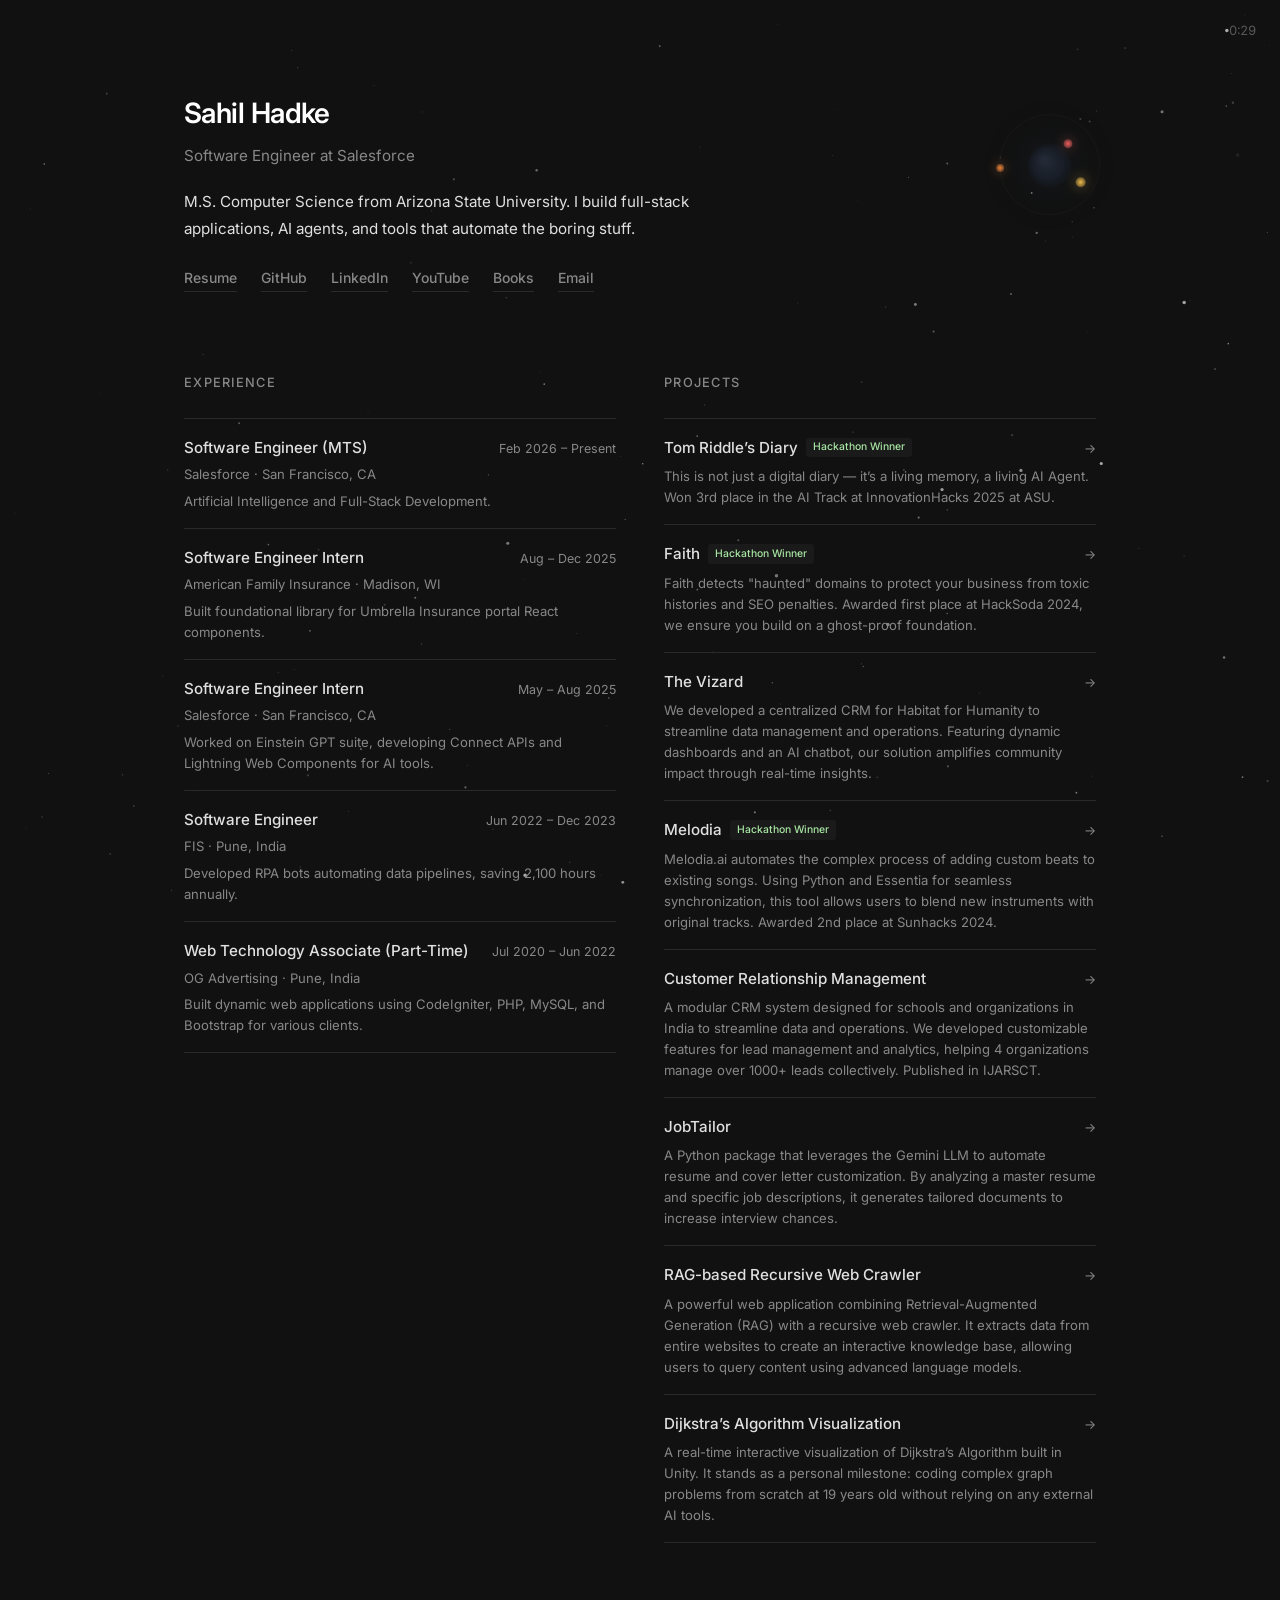
==== commit 9230ef26: "Equal-height scrollable columns and update Books link to Goodreads - Make Experience and Projects se" ====
--- a/index.html
+++ b/index.html
@@ -26,7 +26,7 @@
                 <a href="https://github.com/sahilhadke" target="_blank">GitHub</a>
                 <a href="https://www.linkedin.com/in/sahilhadke/" target="_blank">LinkedIn</a>
                 <a href="https://www.youtube.com/@sahilhadke" target="_blank">YouTube</a>
-                <a href="https://www.notion.so/sahilhadke/a90772563a5f41c0ad246bbc56aac5bf?v=4d4da11ff4f34d76a797af13277122f5" target="_blank">Books</a>
+                <a href="https://www.goodreads.com/user/show/63446153-sahil" target="_blank">Books</a>
                 <a href="mailto:sahil.hadke@gmail.com">Email</a>
             </nav>
         </section>
--- a/style.css
+++ b/style.css
@@ -161,19 +161,23 @@
     display: grid;
     grid-template-columns: 1fr 1fr;
     gap: 3rem;
-    align-items: start;
+    align-items: stretch;
 }
 
 /* --- Experience --- */
 
 .experience {
     margin-bottom: 0;
+    display: flex;
+    flex-direction: column;
 }
 
 .exp-list {
     list-style: none;
     display: flex;
     flex-direction: column;
+    flex: 1;
+    overflow-y: auto;
 }
 
 .exp-item {
@@ -223,6 +227,8 @@
 
 .projects {
     margin-bottom: 3rem;
+    display: flex;
+    flex-direction: column;
 }
 
 h2 {
@@ -239,6 +245,8 @@
     display: flex;
     flex-direction: column;
     gap: 0;
+    flex: 1;
+    overflow-y: auto;
 }
 
 .project-item {
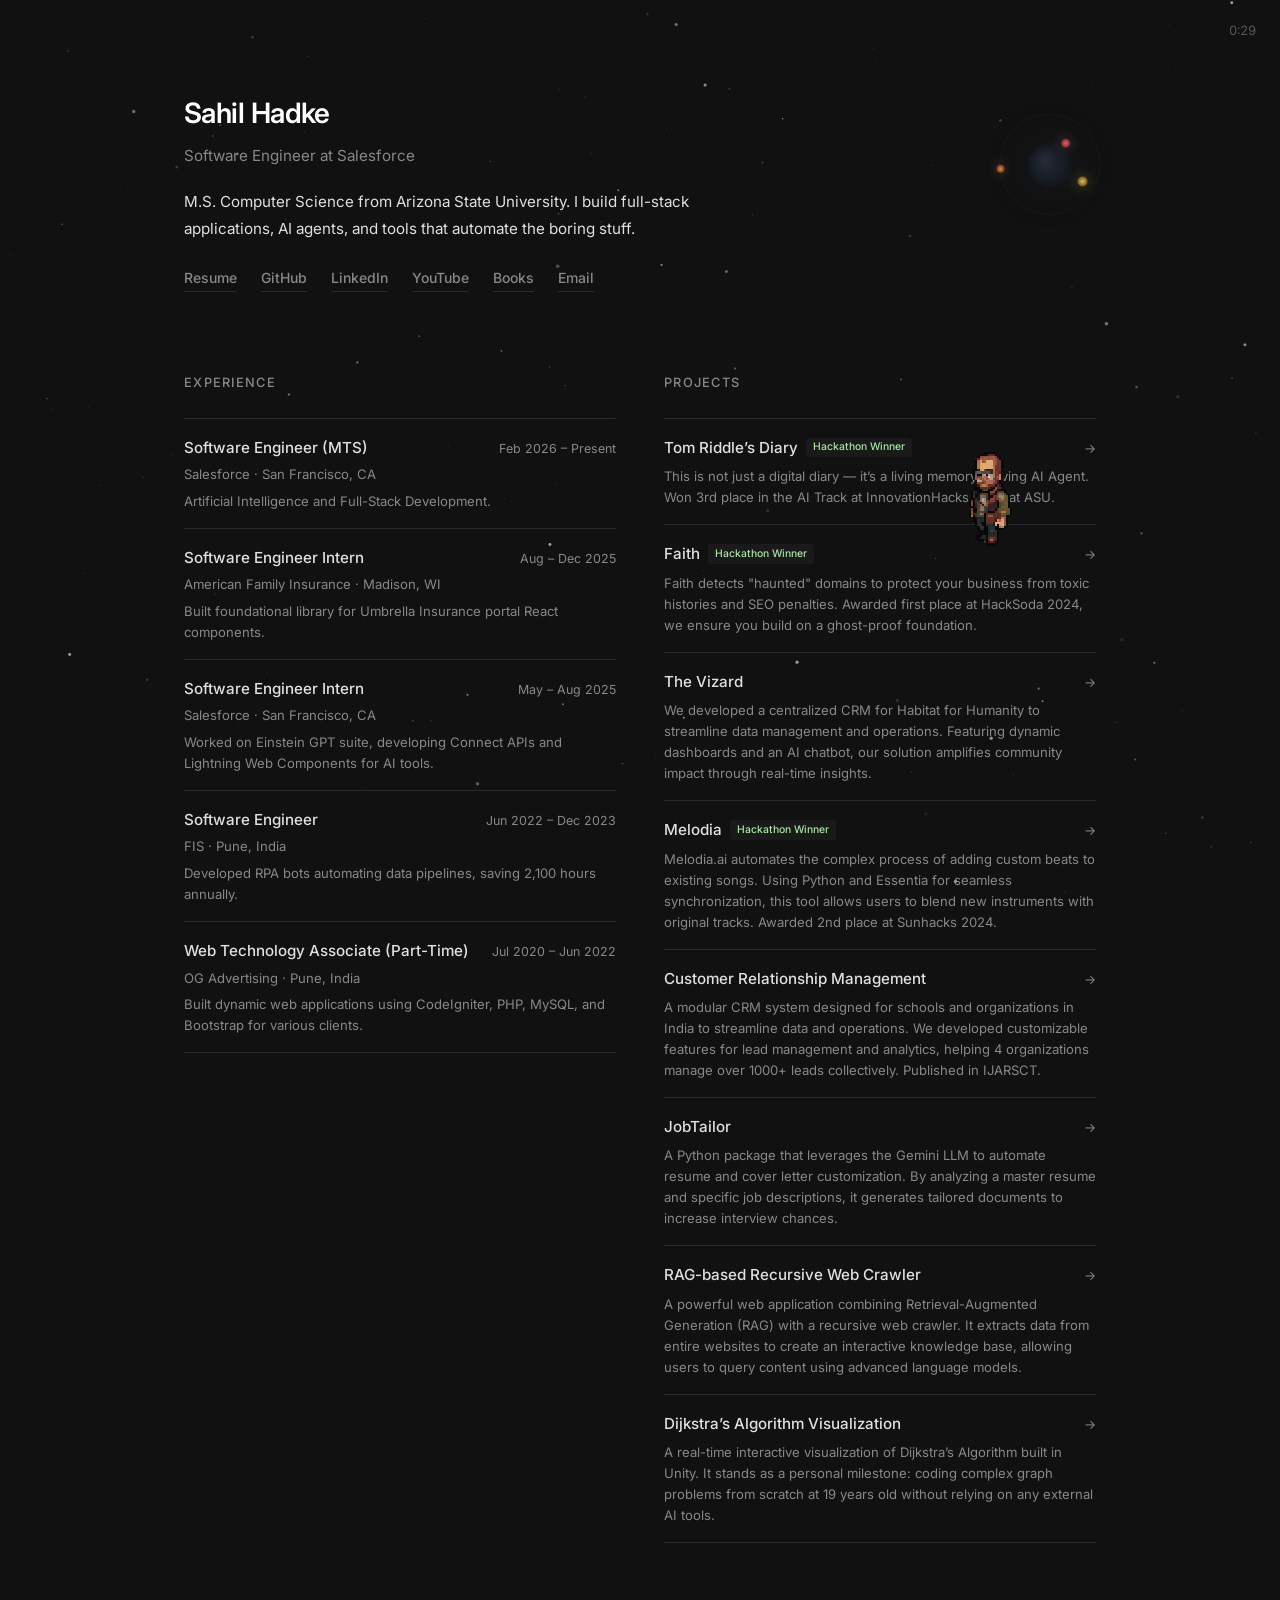
==== commit b5a532e2: "Add roaming AI-agent character with click-to-talk - Add 8-direction walking character that wanders t" ====
--- a/index.html
+++ b/index.html
@@ -11,6 +11,8 @@
 </head>
 <body>
     <canvas id="stars"></canvas>
+    <img id="walker" alt="" aria-hidden="true">
+    <div id="walker-tip"></div>
     <div id="countdown">0:30</div>
     <div id="book-hint"></div>
     <main>
--- a/style.css
+++ b/style.css
@@ -55,6 +55,47 @@
     height: 100%;
     z-index: -1;
     pointer-events: none;
+}
+
+#walker {
+    position: fixed;
+    top: 0;
+    left: 0;
+    width: 192px;
+    height: 192px;
+    z-index: 5;
+    pointer-events: auto;
+    cursor: pointer;
+    image-rendering: pixelated;
+    opacity: 0.9;
+    will-change: transform;
+    transform: translate3d(-100px, -100px, 0);
+    display: none;
+}
+
+#walker-tip {
+    position: fixed;
+    top: 0;
+    left: 0;
+    max-width: 240px;
+    padding: 0.6rem 0.8rem;
+    background: #1a1a1a;
+    border: 1px solid var(--border);
+    border-radius: 8px;
+    font-family: var(--font);
+    font-size: 0.8rem;
+    line-height: 1.5;
+    color: var(--text);
+    box-shadow: 0 6px 24px rgba(0, 0, 0, 0.45);
+    z-index: 20;
+    pointer-events: none;
+    opacity: 0;
+    transform: translate3d(-100px, -100px, 0) translateY(4px);
+    transition: opacity 0.25s ease;
+}
+
+#walker-tip.visible {
+    opacity: 1;
 }
 
 #countdown {
@@ -176,8 +217,6 @@
     list-style: none;
     display: flex;
     flex-direction: column;
-    flex: 1;
-    overflow-y: auto;
 }
 
 .exp-item {
@@ -245,8 +284,6 @@
     display: flex;
     flex-direction: column;
     gap: 0;
-    flex: 1;
-    overflow-y: auto;
 }
 
 .project-item {
@@ -331,3 +368,176 @@
         font-size: 1.5rem;
     }
 }
+
+/* --- Blog --- */
+
+.blog-index-page main {
+    max-width: 720px;
+}
+
+.blog-index-header {
+    margin-bottom: 2.5rem;
+}
+
+.blog-index-title {
+    font-size: 1.75rem;
+    font-weight: 600;
+    letter-spacing: -0.02em;
+    color: #fff;
+    margin-bottom: 0.5rem;
+}
+
+.blog-index-lede {
+    font-size: 0.95rem;
+    color: var(--text-dim);
+    line-height: 1.6;
+    max-width: 36rem;
+}
+
+.blog-list {
+    list-style: none;
+}
+
+.blog-list-item {
+    border-top: 1px solid var(--border);
+}
+
+.blog-list-item:last-child {
+    border-bottom: 1px solid var(--border);
+}
+
+.blog-list-item a {
+    display: block;
+    padding: 1.15rem 0;
+    transition: opacity 0.2s ease;
+}
+
+.blog-list-item a:hover {
+    opacity: 0.75;
+}
+
+.blog-list-row {
+    display: flex;
+    justify-content: space-between;
+    align-items: baseline;
+    gap: 1rem;
+    margin-bottom: 0.35rem;
+}
+
+.blog-list-title {
+    font-size: 0.95rem;
+    font-weight: 500;
+    color: var(--text);
+}
+
+.blog-list-date {
+    font-size: 0.78rem;
+    color: var(--text-dim);
+    flex-shrink: 0;
+}
+
+.blog-list-excerpt {
+    font-size: 0.82rem;
+    color: var(--text-dim);
+    line-height: 1.55;
+    display: block;
+}
+
+.blog-page main {
+    max-width: 680px;
+}
+
+.blog-post {
+    padding-top: 0.5rem;
+}
+
+.blog-back {
+    margin-bottom: 2rem;
+}
+
+.blog-back a {
+    font-size: 0.875rem;
+    font-weight: 500;
+    color: var(--text-dim);
+    border-bottom: 1px solid var(--border);
+    padding-bottom: 1px;
+    transition: color 0.2s ease, border-color 0.2s ease;
+}
+
+.blog-back a:hover {
+    color: #fff;
+    border-color: #fff;
+}
+
+.blog-header {
+    margin-bottom: 2rem;
+}
+
+.blog-title {
+    font-size: 1.65rem;
+    font-weight: 600;
+    letter-spacing: -0.02em;
+    color: #fff;
+    margin-bottom: 0.5rem;
+    line-height: 1.25;
+}
+
+.blog-meta {
+    font-size: 0.82rem;
+    color: var(--text-dim);
+}
+
+.blog-figure {
+    margin: 0 0 2.25rem;
+}
+
+.blog-figure img {
+    display: block;
+    width: 100%;
+    height: auto;
+    border-radius: 6px;
+    border: 1px solid var(--border);
+}
+
+.blog-caption {
+    font-size: 0.78rem;
+    color: var(--text-dim);
+    margin-top: 0.65rem;
+    line-height: 1.5;
+}
+
+.blog-body p {
+    font-size: 0.95rem;
+    color: var(--text);
+    line-height: 1.8;
+    margin-bottom: 1.25rem;
+}
+
+.blog-body p:last-child {
+    margin-bottom: 0;
+}
+
+.blog-code {
+    font-family: ui-monospace, "Cascadia Code", "SF Mono", Menlo, monospace;
+    font-size: 0.88em;
+    color: var(--accent);
+    background: #1a1a1a;
+    padding: 0.12em 0.35em;
+    border-radius: 4px;
+}
+
+@media (max-width: 480px) {
+    .blog-title {
+        font-size: 1.4rem;
+    }
+
+    .blog-index-title {
+        font-size: 1.5rem;
+    }
+
+    .blog-list-row {
+        flex-direction: column;
+        align-items: flex-start;
+        gap: 0.25rem;
+    }
+}
